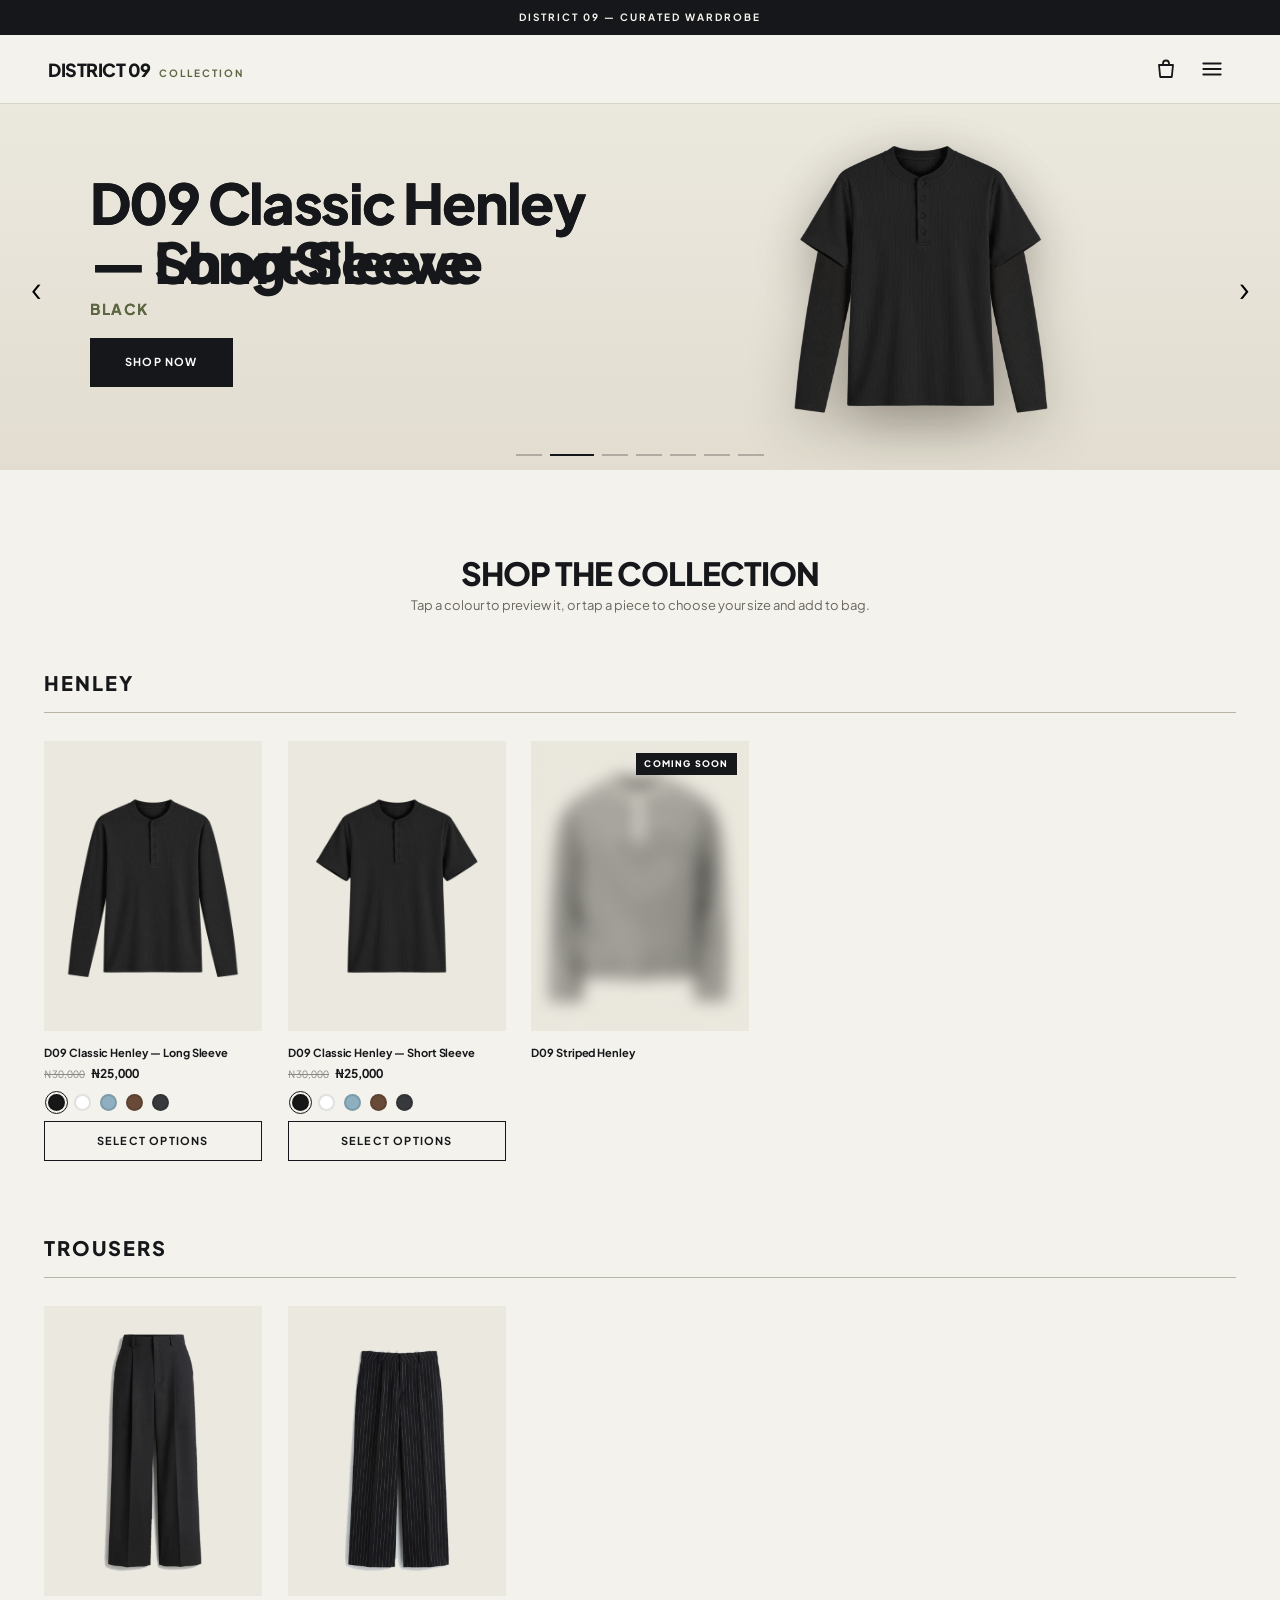
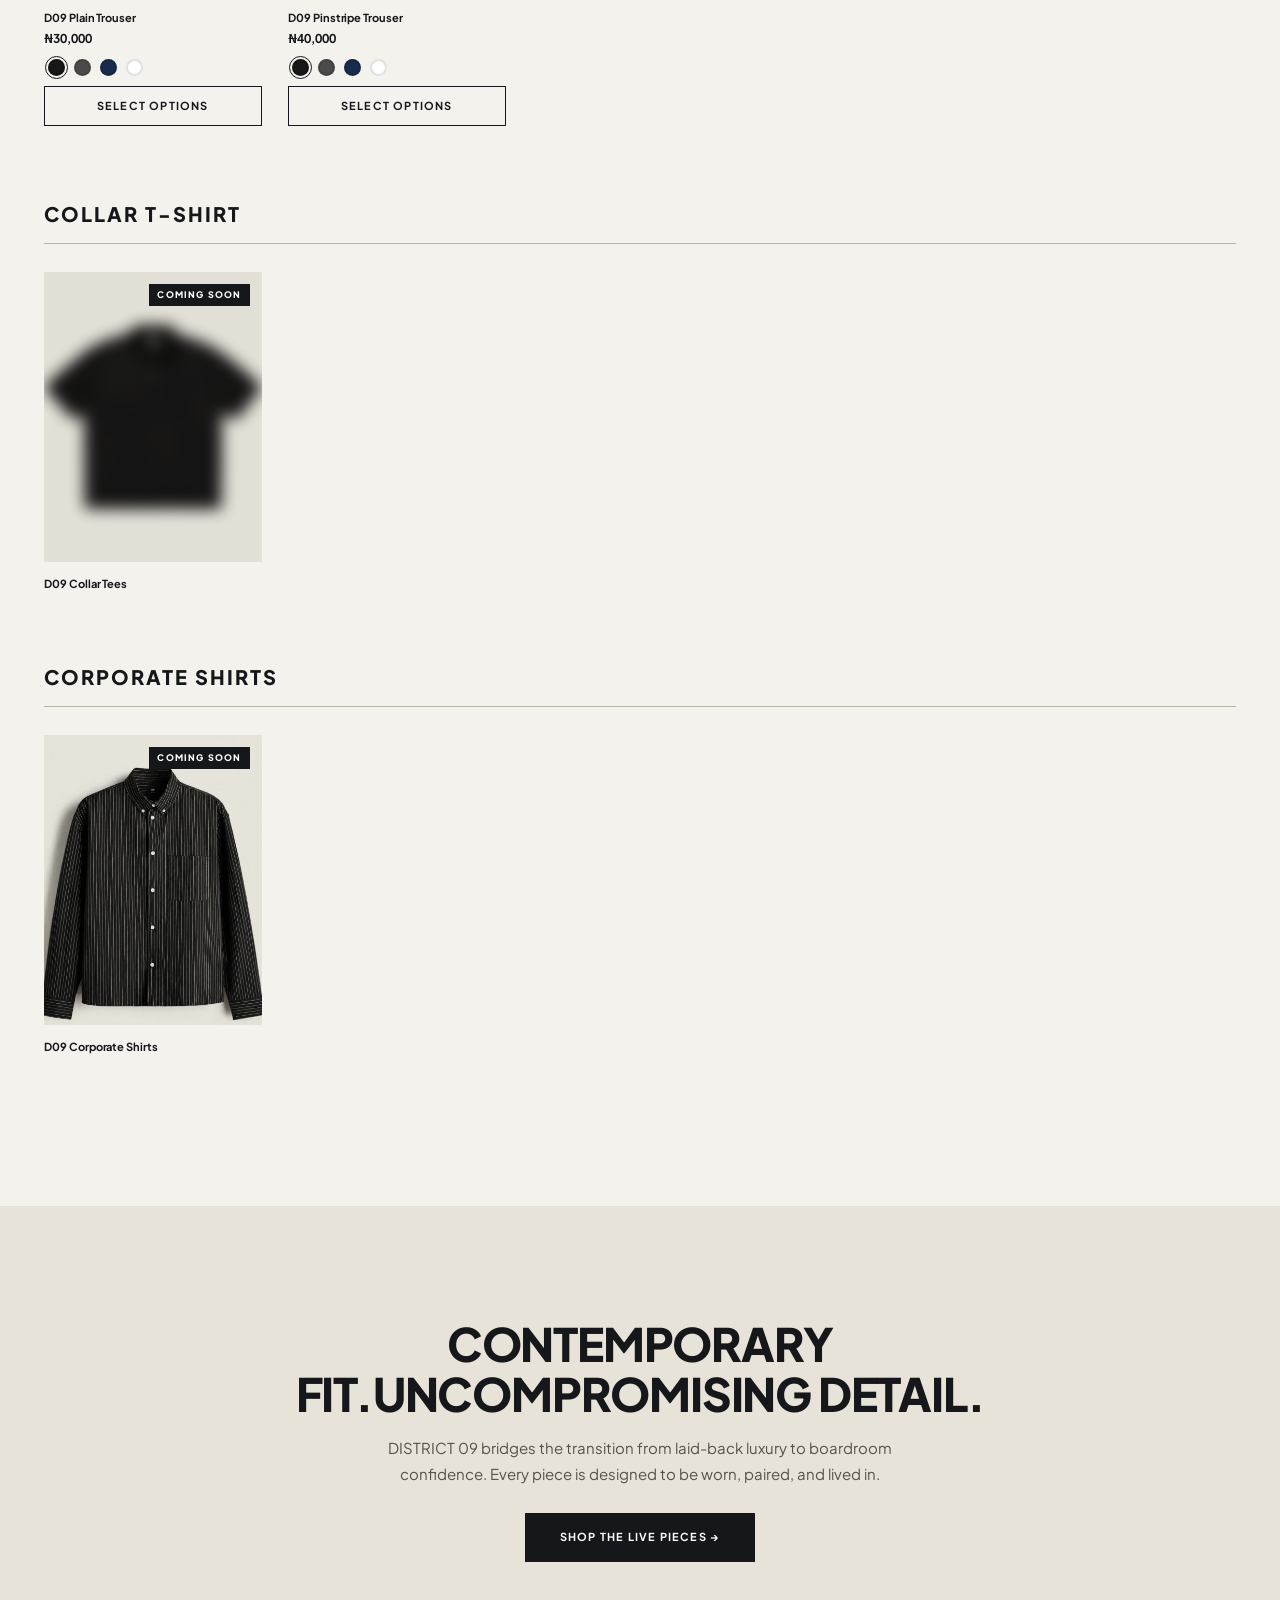
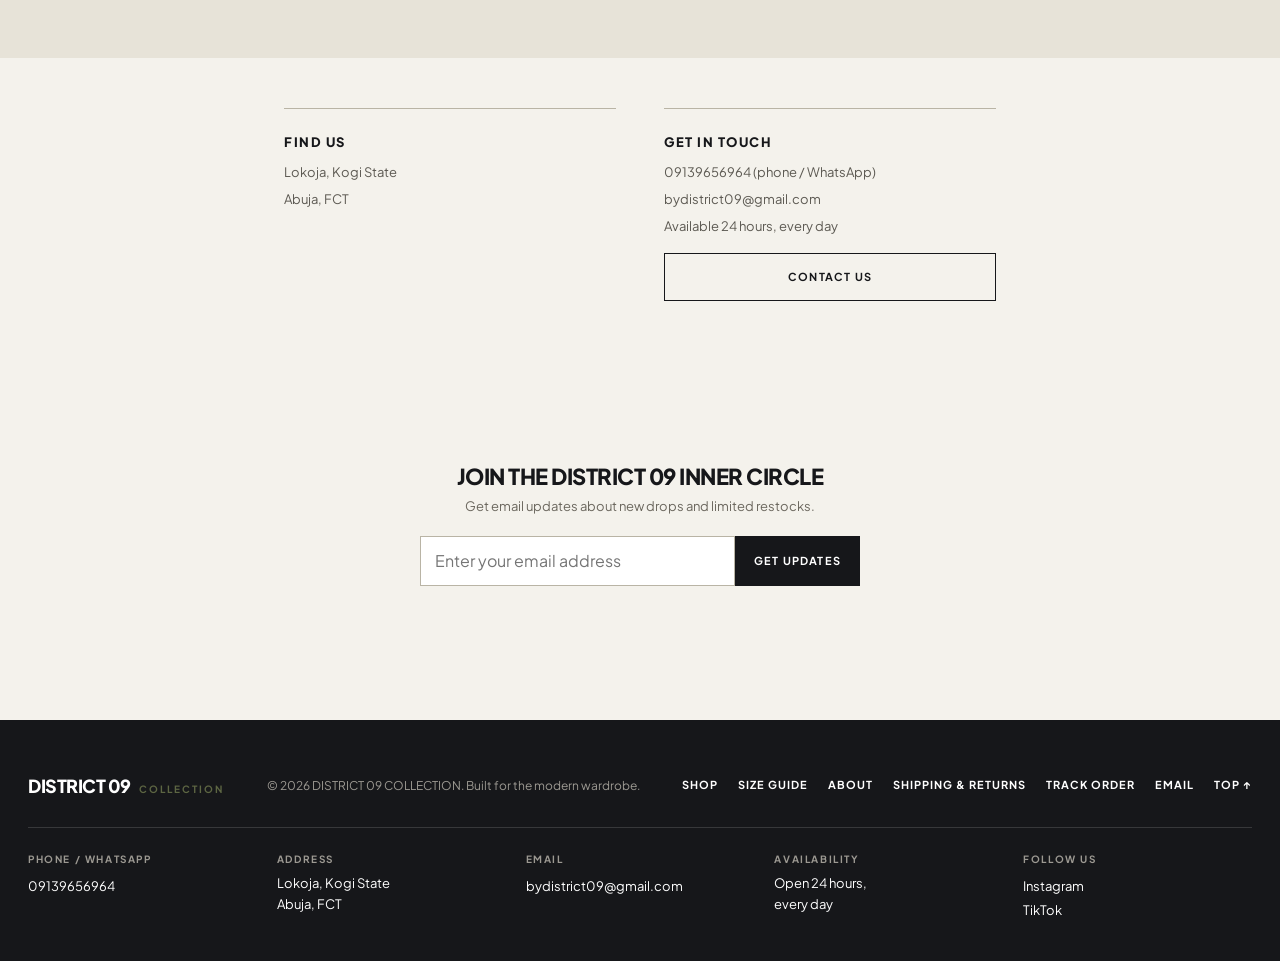
==== clothing-project/index.html @ 2aab9843 "Add site icon (D09 mark) and phone home-screen icon Co-Authored-By: Claude Sonnet 5.5 <noreply@anthr" ====
<!DOCTYPE html>
<html lang="en">
<head>
    <meta charset="UTF-8">
    <meta name="viewport" content="width=device-width, initial-scale=1.0">
    <meta name="theme-color" content="#f5f3ed">
    <meta name="description" content="DISTRICT 09 Collection makes henleys and tailored trousers in Lokoja and Abuja, Nigeria. Order online and get delivery to every state.">
    <link rel="canonical" href="https://district09.ng/">
    <meta property="og:site_name" content="DISTRICT 09">
    <meta property="og:title" content="DISTRICT 09 Collection | Henleys &amp; Trousers in Nigeria">
    <meta property="og:description" content="DISTRICT 09 Collection makes henleys and tailored trousers in Lokoja and Abuja, Nigeria. Order online and get delivery to every state.">
    <meta property="og:type" content="website">
    <meta property="og:url" content="https://district09.ng/">
    <meta property="og:image" content="https://district09.ng/og-image.jpg">
    <meta property="og:image:width" content="1200">
    <meta property="og:image:height" content="630">
    <meta name="twitter:card" content="summary_large_image">
    <title>DISTRICT 09 Collection | Henleys & Trousers in Nigeria</title>
    <script type="application/ld+json">
    {"@context":"https://schema.org","@type":"ClothingStore","name":"DISTRICT 09 COLLECTION","alternateName":["District 09","District09"],"url":"https://district09.ng/","image":"https://district09.ng/og-image.jpg","email":"bydistrict09@gmail.com","telephone":"+2349139656964","areaServed":"NG","address":[{"@type":"PostalAddress","addressLocality":"Lokoja","addressRegion":"Kogi","addressCountry":"NG"},{"@type":"PostalAddress","addressLocality":"Abuja","addressRegion":"FCT","addressCountry":"NG"}]}
    </script>
    <link rel="icon" href="/district09-mark.svg" type="image/svg+xml">
    <link rel="apple-touch-icon" href="/apple-touch-icon.png">

    <link rel="preconnect" href="https://fonts.googleapis.com">
    <link rel="preconnect" href="https://fonts.gstatic.com" crossorigin>
    <link href="https://fonts.googleapis.com/css2?family=Plus+Jakarta+Sans:wght@400;500;600;700;800&display=swap" rel="stylesheet">
    <link rel="stylesheet" href="styles.css">
</head>

<body data-page="home">
    <a href="#featured" class="skip-link">Skip to products</a>
    <div id="siteHeader"></div>

    <main id="main">
        <section class="hero-slider" id="heroSlider" role="group" aria-roledescription="carousel" aria-label="Available now">
            <div class="hero-track" id="heroTrack"></div>
            <button type="button" class="hero-nav prev" id="heroPrev" aria-label="Previous piece">&lsaquo;</button>
            <button type="button" class="hero-nav next" id="heroNext" aria-label="Next piece">&rsaquo;</button>
            <div class="hero-dots" id="heroDots"></div>
        </section>

        <section class="featured" id="featured">
            <div class="section-heading">
                <p class="eyebrow">DISTRICT 09 / THE COLLECTION</p>
                <h2>SHOP THE COLLECTION</h2>
                <p>Tap a colour to preview it, or tap a piece to choose your size and add to bag.</p>
            </div>
            <div id="featuredRow"></div>
            </section>

        <section class="brand-story" id="about">
            <div class="story-content">
                <span class="eyebrow">THE D09 VISION</span>
                <h2 class="story-title">CONTEMPORARY FIT.<br>UNCOMPROMISING DETAIL.</h2>
                <p>
                    DISTRICT 09 bridges the transition from laid-back luxury
                    to boardroom confidence. Every piece is designed to be worn,
                    paired, and lived in.
                </p>
                <a href="shop.html" class="button">SHOP THE LIVE PIECES &rarr;</a>
            </div>
        </section>

        <section class="about-details" aria-label="Where to find us">
            <div class="shipping-card">
                <h3>FIND US</h3>
                <p>Lokoja, Kogi State</p>
                <p>Abuja, FCT</p>
            </div>
            <div class="shipping-card">
                <h3>GET IN TOUCH</h3>
                <p><a href="tel:+2349139656964">09139656964</a> (phone / WhatsApp)</p>
                <p><a href="mailto:bydistrict09@gmail.com">bydistrict09@gmail.com</a></p>
                <p>Available 24 hours, every day</p>
                <div class="shipping-actions">
                    <button type="button" class="button button-secondary" data-open="contactModal">CONTACT US</button>
                </div>
            </div>
        </section>

        <section class="newsletter">
            <h2>JOIN THE DISTRICT 09 INNER CIRCLE</h2>
            <p>Get email updates about new drops and limited restocks.</p>

            <form class="newsletter-form" id="newsletterForm" novalidate>
                <label class="visually-hidden" for="newsletterEmail">Email address</label>
                <input id="newsletterEmail" type="email" name="email" placeholder="Enter your email address" autocomplete="email" required>
                <input class="honeypot" type="text" name="_honey" tabindex="-1" autocomplete="off" aria-hidden="true">
                <button type="submit" id="newsletterSubmit">GET UPDATES</button>
            </form>
            <p class="newsletter-message" id="newsletterMessage" aria-live="polite"></p>
        </section>
    </main>

    <div id="siteFooter"></div>

    <script src="store.js"></script>
</body>
</html>
---- clothing-project/styles.css ----
:root {
            --bg: #f5f3ed;
            --ink: #171717;
            --muted: #6b675e;
            --line: #dedbd2;
            --line-strong: #c4bfb3;
            --olive: #69734d;
            --danger: #a82424;
            --sand: #e5e2d7;
        }

        * { margin: 0; padding: 0; box-sizing: border-box; -webkit-tap-highlight-color: transparent; }
        html { scroll-behavior: smooth; scroll-padding-top: 110px; }

        body {
            font-family: 'Plus Jakarta Sans', -apple-system, BlinkMacSystemFont, sans-serif;
            background: var(--bg);
            color: var(--ink);
            line-height: 1.5;
            -webkit-font-smoothing: antialiased;
            overflow-x: hidden;
        }
        body.modal-open { overflow: hidden; }

        a { color: inherit; text-decoration: none; }
        img { display: block; max-width: 100%; }
        button, input, textarea { font: inherit; }
        button { cursor: pointer; }
        button:disabled { cursor: not-allowed; opacity: .55; }

        :focus-visible { outline: 2px solid var(--olive); outline-offset: 3px; }

        .skip-link {
            position: absolute; left: 12px; top: -60px;
            background: var(--ink); color: #fff; padding: 10px 16px;
            font-size: 12px; font-weight: 700; z-index: 200;
        }
        .skip-link:focus { top: 12px; }

        .visually-hidden {
            position: absolute; width: 1px; height: 1px; overflow: hidden;
            clip: rect(0 0 0 0); white-space: nowrap;
        }

        .announcement {
            background: var(--ink); color: var(--bg); text-align: center;
            padding: 10px 16px; font-size: 10px; letter-spacing: 2px;
            font-weight: 700; text-transform: uppercase;
        }

        header {
            background: rgba(245, 243, 237, .95);
            backdrop-filter: blur(10px);
            border-bottom: 1px solid var(--line);
            position: sticky; top: 0; z-index: 20;
        }
        nav {
            position: relative;
            max-width: 1240px; margin: auto; padding: 18px 24px;
            display: flex; justify-content: space-between; align-items: center; gap: 20px;
        }
        .logo { font-size: 18px; font-weight: 800; letter-spacing: -.5px; white-space: nowrap; }
        .logo span { color: var(--olive); font-size: 10px; letter-spacing: 2px; margin-left: 6px; font-weight: 700; }

        .nav-links {
            position: absolute; left: 50%; transform: translateX(-50%);
            display: flex; justify-content: center; list-style: none;
            margin: 0; padding: 0; gap: 30px; white-space: nowrap;
        }
        .nav-links a { font-size: 11px; font-weight: 700; letter-spacing: 1.5px; transition: color .2s; }
        .nav-links a:hover { color: var(--olive); }
        .nav-link-button { background: none; border: none; padding: 0; color: inherit; font: inherit; font-size: 11px; font-weight: 700; letter-spacing: 1.5px; cursor: pointer; transition: color .2s; }
        .nav-link-button:hover { color: var(--olive); }

        .nav-actions { display: flex; align-items: center; gap: 20px; }
        .size-guide-trigger {
            background: none; border: none; font-size: 11px; font-weight: 700; letter-spacing: 1px;
            text-decoration: underline; text-underline-offset: 4px; color: var(--olive); padding: 4px 0;
        }
        .bag {
            background: none; border: none; color: inherit; font-size: 11px; font-weight: 700;
            letter-spacing: 1.2px; white-space: nowrap; padding: 4px 0;
        }
        .bag.bump { animation: bump .35s ease; }
        @keyframes bump { 40% { transform: scale(1.18); color: var(--olive); } }

        .hero {
            max-width: 1240px; margin: auto; padding: 64px 24px;
            display: grid; grid-template-columns: 1.15fr .85fr; align-items: center; gap: 56px;
        }
        .eyebrow {
            color: var(--olive); font-size: 10px; font-weight: 800; letter-spacing: 2.2px;
            margin-bottom: 14px; text-transform: uppercase;
        }
        .hero h1 {
            font-size: clamp(38px, 5.5vw, 68px); line-height: 1.02; letter-spacing: -2px;
            font-weight: 800; margin-bottom: 20px;
        }
        .hero-description { max-width: 480px; color: #5c5952; margin-bottom: 32px; font-size: 15px; line-height: 1.6; }
        .hero-actions { display: flex; gap: 12px; flex-wrap: wrap; }

        .button {
            display: inline-block; background: var(--ink); color: #fff; padding: 13px 26px;
            border: 1px solid var(--ink); font-size: 11px; font-weight: 700; letter-spacing: 1.2px;
            transition: all .25s ease; text-align: center;
        }
        .button:hover:not(:disabled) { background: var(--olive); border-color: var(--olive); }
        .button-secondary { background: transparent; color: var(--ink); }
        .button-secondary:hover:not(:disabled) { background: var(--ink); color: #fff; border-color: var(--ink); }
        .button-block { width: 100%; }
        .button-block + .button-block { margin-top: 10px; }

        .hero-image-wrap { width: 100%; aspect-ratio: 4 / 5; background: var(--line); overflow: hidden; }
        .hero-image { width: 100%; height: 100%; object-fit: cover; }

        .collection { max-width: 1240px; margin: auto; padding: 30px 24px 80px; }
        .collection-top {
            display: flex; justify-content: space-between; align-items: flex-end;
            margin-bottom: 36px; flex-wrap: wrap; gap: 20px;
        }
        .section-heading h2 { font-size: clamp(24px, 3.2vw, 32px); letter-spacing: -1px; font-weight: 800; line-height: 1.2; }
        .section-heading > p:last-child { color: var(--muted); margin-top: 4px; font-size: 13px; }

        .filter-tabs {
            display: flex; gap: 10px; border-bottom: 1px solid var(--line);
            padding-bottom: 2px; overflow-x: auto; white-space: nowrap; max-width: 100%;
        }
        .filter-btn {
            background: none; border: none; padding: 8px 14px; font-size: 11px; font-weight: 700;
            letter-spacing: 1.2px; color: #77746d; position: relative; flex-shrink: 0; transition: color .2s;
        }
        .filter-btn[aria-pressed="true"] { color: var(--ink); }
        .filter-btn[aria-pressed="true"]::after {
            content: ""; position: absolute; bottom: -3px; left: 0; width: 100%; height: 2px; background: var(--olive);
        }

        .product-sections { display: flex; flex-direction: column; gap: 48px; }
        .product-group[hidden] { display: none; }
        .product-group-heading { margin-bottom: 18px; padding-bottom: 12px; border-bottom: 1px solid var(--line-strong); }
        .product-group-heading h3 { font-size: clamp(17px, 2.4vw, 23px); letter-spacing: -.5px; font-weight: 800; }
        .product-group-heading p { color: var(--muted); margin-top: 4px; font-size: 12px; }
        .product-grid { display: grid; grid-template-columns: repeat(3, minmax(0, 1fr)); gap: 40px 30px; }
        .product-card { min-width: 0; display: flex; flex-direction: column; }
        .product-card[hidden] { display: none; }
        .price-pending-card .product-note { margin: 8px 0; }
        .price-pending-card .notify-button { margin-top: auto; }

        .image-container {
            position: relative; width: 100%; aspect-ratio: 3 / 4; overflow: hidden;
            background: #faf8f3; border: 1px solid var(--line); margin-bottom: 14px;
        }
        .product-image {
            width: 100%; height: 100%; object-fit: cover; background: #fff;
            transition: transform .5s cubic-bezier(.16, 1, .3, 1);
        }
        .product-card.is-available:hover .product-image { transform: scale(1.03); }
        .coming-soon-card .image-container { background: #e3e7ea; border-color: #d0d7dc; }
        .image-container.has-image-pair { aspect-ratio: 3 / 2; }
        .coming-soon-image-pair { position: absolute; inset: 0; display: grid; grid-template-columns: repeat(2, minmax(0, 1fr)); gap: 2px; }
        .coming-soon-image-pair .product-image { min-width: 0; transform: none; }
        .is-preview-blurred .product-image { filter: blur(9px); transform: scale(1.06); opacity: .78; }
        .is-preview-blurred .coming-soon-image-pair .product-image { transform: none; }
        .is-preview-blurred .image-container::after,
        .image-container.color-preview-coming-soon::after {
            content: "COMING SOON"; position: absolute; inset: 0; display: grid; place-items: center; z-index: 2;
            color: #fff; font-size: 11px; font-weight: 800; letter-spacing: 2px;
            text-shadow: 0 1px 5px rgba(0,0,0,.45); background: rgba(15,15,15,.12); pointer-events: none;
        }
        .image-container.color-preview-coming-soon .product-image { filter: blur(9px); transform: scale(1.06); opacity: .78; }

        .tag {
            display: inline-block; color: var(--olive); font-size: 9px; font-weight: 800;
            letter-spacing: 1.4px; margin-bottom: 4px; text-transform: uppercase;
        }
        .tag-sold-out { color: var(--danger); }
        .tag-soon { color: #8b6b23; }

        .product-meta-header { display: flex; justify-content: space-between; align-items: baseline; gap: 10px; margin-bottom: 2px; }
        .product-title { font-size: 15px; font-weight: 700; letter-spacing: -.3px; }
        .price { font-size: 14px; font-weight: 700; letter-spacing: -.2px; }
        .price-muted { font-size: 12px; color: #77746d; }
        .price-struck { text-decoration: line-through; color: #888; }
        .product-note { font-size: 11px; color: #77746d; margin-top: 6px; }

        .selection-panel {
            display: flex; flex-direction: column; gap: 11px; margin-top: 10px; padding-top: 11px;
            border-top: 1px solid rgba(222, 219, 210, .7);
        }
        .option-row { display: flex; justify-content: space-between; align-items: center; gap: 10px; }
        .option-label { font-size: 10px; font-weight: 700; letter-spacing: 1.2px; text-transform: uppercase; color: #77746d; }
        .option-label b { color: var(--ink); font-weight: 600; letter-spacing: 0; margin-left: 3px; }

        .color-swatches { display: flex; gap: 9px; align-items: center; }
        .swatch {
            width: 17px; height: 17px; border-radius: 50%; border: 1px solid rgba(0,0,0,.12);
            padding: 0; position: relative; background-clip: padding-box;
            transition: transform .2s cubic-bezier(.16, 1, .3, 1);
        }
        .swatch::before { content: ''; position: absolute; inset: -8px; } /* larger tap target */
        .swatch::after {
            content: ''; position: absolute; inset: -4px; border-radius: 50%;
            border: 1px solid transparent; transition: border-color .2s;
        }
        .swatch:hover:not(:disabled) { transform: scale(1.12); }
        .swatch[aria-pressed="true"]::after { border-color: var(--ink); }
        .swatch:disabled { opacity: 1; cursor: default; }

        .size-pills { display: flex; gap: 6px; }
        .size-pill {
            background: transparent; border: 1px solid var(--line-strong); color: var(--ink);
            min-width: 36px; height: 28px; font-size: 10px; font-weight: 700; letter-spacing: .5px;
            display: inline-flex; align-items: center; justify-content: center; padding: 0 6px; transition: all .2s;
        }
        .size-pill:hover { border-color: var(--ink); }
        .size-pill[aria-pressed="true"] { background: var(--ink); color: #fff; border-color: var(--ink); }

        .add-to-bag-btn, .notify-button {
            width: 100%; margin-top: 14px; padding: 11px 14px; background: transparent;
            font-size: 10px; font-weight: 700; letter-spacing: 1.2px; transition: all .25s ease; text-align: center;
        }
        .add-to-bag-btn { border: 1px solid var(--ink); color: var(--ink); }
        .add-to-bag-btn:hover { background: var(--ink); color: #fff; }
        .add-to-bag-btn.added { background: var(--olive); border-color: var(--olive); color: #fff; }
        .notify-button { border: 1px solid var(--line-strong); color: #77746d; }
        .notify-button:hover { background: var(--ink); color: #fff; border-color: var(--ink); }

        .sold-out .image-container { filter: grayscale(85%); opacity: .75; }
        .sold-out-badge {
            position: absolute; top: 50%; left: 50%; transform: translate(-50%, -50%);
            background: var(--ink); color: #fff; padding: 8px 18px; font-size: 10px; font-weight: 800;
            letter-spacing: 2px; border: 1px solid #ffffff33; z-index: 5; white-space: nowrap;
        }
        .coming-soon-badge {
            position: absolute; top: 12px; right: 12px; background: var(--ink); color: #fff;
            padding: 4px 8px; font-size: 9px; font-weight: 800; letter-spacing: 1.2px; z-index: 4;
        }

        .brand-story { background: var(--sand); padding: 76px 24px; }
        .story-content { max-width: 700px; margin: auto; text-align: center; }
        .story-content h1, .story-content h2 { font-size: clamp(28px, 4.2vw, 46px); line-height: 1.1; letter-spacing: -1.2px; font-weight: 800; margin: 16px 0; }
        .story-content p { max-width: 580px; margin: 0 auto 26px; color: #5c5952; font-size: 14px; line-height: 1.6; }

        /* MODALS */
        .modal-overlay {
            position: fixed; inset: 0; background: rgba(0, 0, 0, .65); display: none;
            justify-content: center; align-items: center; z-index: 100; padding: 16px; backdrop-filter: blur(4px);
        }
        .modal-overlay.open { display: flex; }
        .modal-card {
            background: var(--bg); max-width: 580px; width: 100%; padding: 32px 26px; border-radius: 2px;
            position: relative; max-height: 88vh; max-height: 88dvh; overflow-y: auto; overscroll-behavior: contain;
        }
        .modal-close {
            position: absolute; top: 10px; right: 12px; background: none; border: none;
            font-size: 28px; font-weight: 300; padding: 6px 10px; color: var(--ink); line-height: 1;
        }
        .modal-card h2 { letter-spacing: -.5px; }
        .modal-subhead { font-size: 13px; letter-spacing: 1px; text-transform: uppercase; margin: 22px 0 8px; }
        .contact-options { display: grid; gap: 10px; margin-top: 20px; }
        .contact-options .button { text-align: center; }

        .size-table { width: 100%; border-collapse: collapse; margin: 16px 0; font-size: 12px; }
        .size-table th, .size-table td { padding: 9px 12px; border: 1px solid var(--line); text-align: left; }
        .size-table th { background: var(--sand); font-weight: 700; }

        .modal-note {
            background: #ebe7de; padding: 12px 14px; border-left: 3px solid var(--olive);
            font-size: 12px; margin-top: 14px; color: #444;
        }

        .cart-item { display: flex; justify-content: space-between; align-items: flex-start; gap: 14px; padding: 16px 0; border-bottom: 1px solid var(--line); }
        .cart-item-details { flex: 1; min-width: 0; }
        .cart-item-details p { color: var(--muted); font-size: 12px; margin-top: 4px; }
        .cart-item-actions { display: flex; align-items: center; gap: 8px; margin-top: 10px; flex-wrap: wrap; }
        .cart-item-actions button {
            background: transparent; border: 1px solid var(--line-strong); min-width: 30px; height: 30px;
            padding: 0 8px; font-size: 12px; font-weight: 700;
        }
        .cart-item-actions .remove-item { color: var(--danger); border-color: rgba(168, 36, 36, .4); margin-left: 4px; }
        .cart-total { display: flex; justify-content: space-between; gap: 12px; font-size: 15px; font-weight: 800; margin: 24px 0 16px; }
        .cart-empty { padding: 24px 0; color: var(--muted); font-size: 13px; }

        .checkout-intro { color: var(--muted); font-size: 13px; margin: 8px 0 20px; }
        .checkout-payment-note { background: #ebe7de; border-left: 3px solid var(--olive); padding: 11px 13px; margin: -8px 0 14px; color: #444; font-size: 12px; }
        .checkout-payment-note.live { border-left-color: #a82424; }
        .checkout-form { display: grid; gap: 14px; }
        .checkout-fields { display: grid; grid-template-columns: 1fr 1fr; gap: 12px; }
        .checkout-field { display: flex; flex-direction: column; gap: 6px; min-width: 0; }
        .checkout-field.full { grid-column: 1 / -1; }
        .checkout-field label { font-size: 10px; font-weight: 700; letter-spacing: .5px; }
        .checkout-field input, .checkout-field textarea {
            width: 100%; min-width: 0; padding: 11px 12px; border: 1px solid var(--line-strong);
            background: #fffdf8; color: var(--ink); border-radius: 0; font-size: 16px; /* 16px prevents iOS zoom */
        }
        .checkout-field textarea { min-height: 75px; resize: vertical; }
        .checkout-field input:user-invalid, .checkout-field textarea:user-invalid { border-color: var(--danger); }
        .honeypot { position: absolute; left: -9999px; height: 0; width: 0; opacity: 0; }

        .checkout-summary { background: #ebe7de; padding: 14px; margin: 4px 0 18px; }
        .checkout-summary h3 { font-size: 12px; letter-spacing: .5px; margin-bottom: 8px; }
        .checkout-summary p { font-size: 12px; margin-top: 5px; overflow-wrap: anywhere; }
        .checkout-summary-total {
            display: flex; justify-content: space-between; gap: 10px; border-top: 1px solid var(--line-strong);
            margin-top: 12px; padding-top: 12px; font-size: 14px; font-weight: 800;
        }
        .checkout-message { font-size: 12px; color: var(--olive); }
        .checkout-message.error { color: var(--danger); }
        .checkout-submit { width: 100%; }

        .order-success { text-align: center; padding: 8px 0; }
        .order-success h2 { margin: 6px 0 10px; }
        .order-success p { font-size: 13px; color: var(--muted); margin-bottom: 18px; }
        .order-ref { display: inline-block; background: #ebe7de; padding: 8px 14px; font-weight: 800; letter-spacing: 1px; font-size: 13px; margin-bottom: 18px; color: var(--ink); }

        .newsletter { padding: 64px 24px; text-align: center; }
        .newsletter h2 { font-size: 22px; font-weight: 800; letter-spacing: -.5px; margin-bottom: 8px; }
        .newsletter > p { color: var(--muted); font-size: 13px; margin-bottom: 20px; }
        .newsletter-form { display: flex; justify-content: center; max-width: 440px; margin: auto; width: 100%; }
        .newsletter-form input { min-width: 0; flex: 1; padding: 12px 14px; border: 1px solid var(--line-strong); background: transparent; font-size: 16px; }
        .newsletter-form button {
            padding: 12px 18px; border: 1px solid var(--ink); background: var(--ink); color: #fff;
            font-size: 11px; font-weight: 700; letter-spacing: 1.2px; white-space: nowrap;
        }
        .newsletter-form button:hover:not(:disabled) { background: var(--olive); border-color: var(--olive); }
        .newsletter-message { max-width: 440px; margin: 12px auto 0; font-size: 12px; min-height: 18px; }
        .newsletter-message.ok { color: var(--olive); }
        .newsletter-message.error { color: var(--danger); }

        footer { background: var(--ink); color: #fff; padding: 36px 24px; }
        .footer-content { max-width: 1240px; margin: auto; display: flex; justify-content: space-between; align-items: center; gap: 18px; flex-wrap: wrap; }
        .footer-content > p { color: #9c9992; font-size: 12px; }
        .footer-links { display: flex; gap: 20px; font-size: 11px; font-weight: 700; letter-spacing: 1px; }
        .footer-links a, .footer-links button { background: none; border: none; color: inherit; transition: color .2s; }
        .footer-links a:hover, .footer-links button:hover { color: #a4b084; }

        @media (max-width: 960px) {
            nav { flex-wrap: wrap; gap: 12px; }
            .nav-links {
                position: static; order: 3; transform: none; width: 100%;
                justify-content: center; flex-wrap: wrap; gap: 18px;
                margin: 0; padding: 12px 0 0; border-top: 1px solid var(--line);
            }
            .hero { gap: 32px; padding: 48px 20px; }
            .product-grid { grid-template-columns: repeat(2, minmax(0, 1fr)); gap: 26px; }
        }
        @media (max-width: 680px) {
            nav { padding: 14px 16px; flex-wrap: wrap; gap: 12px; }
            .logo { font-size: 17px; }
            .nav-links { justify-content: center; flex-wrap: wrap; gap: 12px; overflow: visible; white-space: normal; }
            .nav-links::-webkit-scrollbar { display: none; }
            .nav-links a, .nav-link-button { font-size: 10px; letter-spacing: .8px; white-space: nowrap; }
            .nav-actions { gap: 14px; }
            .hero { grid-template-columns: 1fr; padding: 34px 16px; gap: 26px; }
            .hero-actions { flex-direction: column; }
            .hero-actions .button { width: 100%; }
            .collection { padding: 24px 16px 50px; }
            .collection-top { flex-direction: column; align-items: flex-start; gap: 14px; }
            .product-grid { grid-template-columns: repeat(2, minmax(0, 1fr)); gap: 30px 14px; }
            .product-meta-header { flex-direction: column; align-items: flex-start; gap: 2px; }
            .product-title { font-size: 14px; }
            .selection-panel { gap: 12px; }
            .option-row { flex-direction: column; align-items: flex-start; gap: 8px; }
            .color-swatches { gap: 12px; padding-left: 4px; }
            .size-pill { min-width: 38px; height: 30px; }
            .add-to-bag-btn, .notify-button { padding: 12px 8px; letter-spacing: 1px; }
            .sold-out-badge { padding: 6px 12px; font-size: 9px; }
            .checkout-fields { grid-template-columns: 1fr; }
            .checkout-field.full { grid-column: auto; }
            .modal-card { padding: 28px 18px; }
        }
        @media (prefers-reduced-motion: reduce) {
            html { scroll-behavior: auto; }
            *, *::before, *::after { animation: none !important; transition: none !important; }
        }

        /* ===== Additions: delivery, shop page, reviews, shipping, track, footer ===== */
        .checkout-field select {
            width: 100%; min-width: 0; padding: 11px 12px; border: 1px solid var(--line-strong);
            background: #fffdf8; color: var(--ink); border-radius: 0; font-size: 16px;
        }
        .checkout-field select:user-invalid { border-color: var(--danger); }
        .checkout-summary-line {
            display: flex; justify-content: space-between; gap: 10px; font-size: 12px; margin-top: 10px;
        }
        .checkout-summary-line span:last-child { font-weight: 700; text-align: right; }
        .cart-delivery-note { color: var(--muted); font-size: 11px; margin: -6px 0 16px; }
        .order-success .button + .button { margin-top: 10px; }

        .text-link {
            display: block; background: none; border: none; margin-top: 12px; padding: 4px 0;
            font-size: 10px; font-weight: 700; letter-spacing: 1.2px; text-decoration: underline;
            text-underline-offset: 4px; color: var(--olive);
        }

        /* Shop page */
        .shop-hero { max-width: 1240px; margin: auto; padding: 48px 24px 8px; }
        .shop-hero h1 { font-size: clamp(32px, 5vw, 54px); letter-spacing: -1.5px; font-weight: 800; line-height: 1.05; margin: 8px 0 10px; }
        .shop-hero > p:not(.eyebrow) { color: var(--muted); font-size: 14px; max-width: 520px; }
        .shop-jump { display: flex; flex-wrap: wrap; gap: 8px; margin-top: 22px; }
        .shop-jump a {
            border: 1px solid var(--line-strong); padding: 8px 14px; font-size: 10px; font-weight: 700;
            letter-spacing: 1.1px; text-transform: uppercase; transition: all .2s;
        }
        .shop-jump a:hover { background: var(--ink); color: #fff; border-color: var(--ink); }
        .shop-list { max-width: 1240px; margin: auto; padding: 18px 24px 70px; }
        .shop-product.product-card {
            display: grid; grid-template-columns: minmax(0, .9fr) minmax(0, 1.1fr);
            gap: 44px; padding: 44px 0; border-top: 1px solid var(--line-strong); align-items: start;
        }
        .shop-product-media .image-container { margin-bottom: 0; max-width: 520px; }
        .shop-product-info { max-width: 540px; }
        .shop-product-title { font-size: clamp(24px, 3.2vw, 36px); letter-spacing: -1px; font-weight: 800; line-height: 1.1; margin: 6px 0 8px; }
        .shop-product-price { font-size: 20px; font-weight: 800; margin-bottom: 10px; }
        .shop-product .selection-panel { margin-top: 16px; gap: 14px; }
        .shop-product .add-to-bag-btn { margin-top: 18px; padding: 14px; }
        .shop-size-table { margin: 18px 0 4px; }
        .shop-product.coming-soon-card .notify-button { margin-top: 16px; }

        /* Customer reviews slideshow */
        .reviews { padding: 70px 24px; text-align: center; background: var(--bg); }
        .reviews[hidden] { display: none; }
        .reviews h2 { font-size: clamp(24px, 3.2vw, 32px); letter-spacing: -1px; font-weight: 800; margin-bottom: 26px; }
        .review-slider {
            position: relative; max-width: 440px; margin: auto; aspect-ratio: 3 / 4; overflow: hidden;
            background: #faf8f3; border: 1px solid var(--line);
        }
        .review-track { position: absolute; inset: 0; }
        .review-slide { position: absolute; inset: 0; margin: 0; opacity: 0; transition: opacity .7s ease; pointer-events: none; }
        .review-slide.is-active { opacity: 1; pointer-events: auto; }
        .review-slide img { width: 100%; height: 100%; object-fit: cover; }
        .review-badge {
            position: absolute; top: 12px; left: 12px; z-index: 3; background: var(--ink); color: #fff;
            padding: 5px 9px; font-size: 9px; font-weight: 800; letter-spacing: 1.2px;
        }
        .review-badge[hidden] { display: none; }
        .review-nav {
            position: absolute; top: 50%; transform: translateY(-50%); z-index: 3;
            width: 38px; height: 38px; border-radius: 50%; border: 1px solid rgba(0,0,0,.15);
            background: rgba(255,255,255,.88); color: var(--ink); font-size: 22px; line-height: 1;
            display: grid; place-items: center; padding: 0 0 3px;
        }
        .review-nav:hover { background: #fff; }
        .review-nav.prev { left: 10px; }
        .review-nav.next { right: 10px; }
        .review-dots { position: absolute; left: 0; right: 0; bottom: 12px; z-index: 3; display: flex; justify-content: center; gap: 8px; }
        .review-dot {
            width: 9px; height: 9px; border-radius: 50%; padding: 0; border: 1px solid rgba(0,0,0,.45);
            background: rgba(255,255,255,.9); position: relative;
        }
        .review-dot::before { content: ''; position: absolute; inset: -8px; }
        .review-dot.is-active { background: var(--ink); border-color: var(--ink); box-shadow: 0 0 0 2px rgba(255,255,255,.95); }
        .review-slider.is-single .review-nav, .review-slider.is-single .review-dots { display: none; }
        .review-note { color: var(--muted); font-size: 12px; margin-top: 14px; min-height: 18px; }

        /* Shipping & returns */
        .shipping { background: var(--sand); padding: 70px 24px; }
        .shipping-inner { max-width: 1000px; margin: auto; }
        .shipping h2 { font-size: clamp(24px, 3.2vw, 32px); letter-spacing: -1px; font-weight: 800; margin: 4px 0 28px; }
        .shipping-grid { display: grid; grid-template-columns: 1fr 1fr; gap: 24px; align-items: start; }
        .shipping-card { background: var(--bg); border: 1px solid var(--line); padding: 26px 24px; }
        .shipping-card h3 { font-size: 13px; letter-spacing: 1.5px; margin-bottom: 10px; }
        .shipping-card p { color: #5c5952; font-size: 13px; line-height: 1.6; margin-bottom: 12px; }
        .shipping-actions { display: flex; flex-wrap: wrap; gap: 10px; margin-top: 16px; }
        .shipping-actions .button { flex: 1 1 auto; }
        .fee-details { margin-top: 14px; }
        .fee-details summary { cursor: pointer; font-size: 11px; font-weight: 700; letter-spacing: 1.1px; color: var(--olive); padding: 4px 0; }
        .fee-table { margin-top: 10px; }
        .fee-table td { text-align: right; font-weight: 600; }
        .fee-table th[scope="col"]:last-child { text-align: right; }

        /* Track order page */
        .track { max-width: 640px; margin: auto; padding: 56px 24px 80px; }
        .track h1 { font-size: clamp(30px, 5vw, 46px); letter-spacing: -1.4px; font-weight: 800; line-height: 1.05; margin: 8px 0 10px; }
        .track-intro { color: var(--muted); font-size: 14px; margin-bottom: 26px; }
        .track-form { display: flex; gap: 10px; flex-wrap: wrap; }
        .track-form input {
            flex: 1 1 260px; min-width: 0; padding: 13px 14px; border: 1px solid var(--line-strong);
            background: #fffdf8; font-size: 16px; border-radius: 0;
        }
        .track-help { color: var(--muted); font-size: 12px; margin-top: 10px; }
        .track-result { margin-top: 28px; }
        .track-card { background: #ebe7de; border-left: 3px solid var(--olive); padding: 20px 20px 18px; }
        .track-card.warn { border-left-color: #8b6b23; }
        .track-card.error { border-left-color: var(--danger); }
        .track-status { font-size: 12px; font-weight: 800; letter-spacing: 1.4px; color: var(--olive); margin-bottom: 6px; }
        .track-card.warn .track-status { color: #8b6b23; }
        .track-card.error .track-status { color: var(--danger); }
        .track-card h2 { font-size: 20px; letter-spacing: -.4px; margin-bottom: 8px; }
        .track-card p { font-size: 13px; color: #444; margin-bottom: 10px; }
        .track-lines { list-style: none; margin: 12px 0; border-top: 1px solid var(--line-strong); }
        .track-lines li { font-size: 12px; padding: 9px 0; border-bottom: 1px solid var(--line-strong); overflow-wrap: anywhere; }
        .track-totals { font-size: 13px; }
        .track-totals div { display: flex; justify-content: space-between; gap: 10px; margin-top: 6px; }
        .track-totals .grand { font-weight: 800; font-size: 15px; border-top: 1px solid var(--line-strong); padding-top: 10px; margin-top: 12px; }
        .track-actions { margin-top: 18px; display: grid; gap: 10px; }

        /* Footer contact details */
        .footer-contact {
            max-width: 1240px; margin: 28px auto 0; padding-top: 24px; border-top: 1px solid rgba(255,255,255,.14);
            display: grid; grid-template-columns: repeat(5, minmax(0, 1fr)); gap: 20px;
        }
        .footer-contact h4 { font-size: 10px; letter-spacing: 1.6px; color: #9c9992; margin-bottom: 6px; font-weight: 700; }
        .footer-contact a, .footer-contact p { font-size: 13px; color: #fff; line-height: 1.6; overflow-wrap: anywhere; }
        .footer-contact a:hover { color: #a4b084; }
        .footer-links { flex-wrap: wrap; }

        @media (max-width: 860px) {
            .shop-product.product-card { grid-template-columns: 1fr; gap: 22px; padding: 30px 0; }
            .shop-product-media .image-container { max-width: none; }
            .shipping-grid { grid-template-columns: 1fr; }
            .footer-contact { grid-template-columns: 1fr; gap: 16px; }
        }
        @media (max-width: 680px) {
            .shop-hero { padding: 34px 16px 4px; }
            .shop-list { padding: 12px 16px 50px; }
            .reviews, .shipping { padding: 50px 16px; }
            .track { padding: 38px 16px 60px; }
        }

        /* Home: available now row */
        .featured { max-width: 1240px; margin: auto; padding: 70px 24px 60px; text-align: center; }
        .featured .section-heading { margin-bottom: 28px; }
        .featured-grid { display: grid; grid-template-columns: repeat(auto-fill, minmax(210px, 1fr)); gap: 22px; text-align: left; margin-bottom: 34px; }
        .featured-card { display: flex; flex-direction: column; color: inherit; }
        .featured-card .image-container { margin-bottom: 12px; transition: transform .25s; }
        .featured-card:hover .image-container { transform: translateY(-3px); }
        .featured-meta { display: flex; justify-content: space-between; gap: 12px; font-size: 13px; font-weight: 700; }
        .featured-price { white-space: nowrap; }
        .featured-link { margin-top: 6px; font-size: 10px; font-weight: 700; letter-spacing: 1.2px; color: var(--olive); }

        /* About page */
        .about-page .brand-story { padding: 90px 24px 70px; }
        .about-details { max-width: 760px; margin: 0 auto; padding: 50px 24px 80px; display: grid; grid-template-columns: repeat(2, minmax(0, 1fr)); gap: 24px; }
        .about-details .shipping-card p { margin-bottom: 6px; }
        @media (max-width: 680px) {
            .featured { padding: 50px 16px 44px; }
            .featured-grid { grid-template-columns: repeat(2, minmax(0, 1fr)); gap: 14px; }
            .about-details { grid-template-columns: 1fr; padding: 34px 16px 56px; }
        }
        .shipping-page .shipping { padding: 56px 24px 80px; }

        .featured-card.is-soon { cursor: default; }
        .back-link { display: inline-block; margin: 6px 0 0; font-size: 11px; font-weight: 700; letter-spacing: 1.2px; color: var(--olive); }
        .product-missing { text-align: center; padding: 70px 0; }
        .product-missing h1 { font-size: 28px; margin-bottom: 10px; }
        .product-missing .button { margin-top: 18px; }

        .card-link { display: flex; flex-direction: column; color: inherit; }
        .card-link:hover .image-container { transform: translateY(-3px); }
        .card-link .image-container { margin-bottom: 12px; transition: transform .25s; }
        .card-swatches { margin-top: 10px; padding-left: 4px; }
        .featured { padding-bottom: 80px; }

        .category-tabs { display: flex; flex-wrap: wrap; justify-content: center; gap: 8px; margin: 0 0 34px; }
        .category-tabs a { padding: 9px 18px; border: 1px solid var(--ink); font-size: 11px; font-weight: 800; letter-spacing: 1.4px; color: var(--ink); transition: background .2s, color .2s; }
        .category-tabs a:hover { background: var(--ink); color: #fff; }
        .category-group { margin-bottom: 44px; text-align: left; scroll-margin-top: 90px; }
        .category-title { font-size: 20px; font-weight: 800; letter-spacing: 2px; padding-bottom: 12px; margin-bottom: 20px; border-bottom: 1px solid var(--ink); }
        .category-group .featured-grid { margin-bottom: 0; }
        .featured-card.is-soon:not(.is-clear) .product-image { filter: blur(7px); transform: scale(1.06); }
        .featured-card.is-soon .image-container { overflow: hidden; }

        /* Home top slideshow */
        .hero-slider { position: relative; background: #e6e3d9; overflow: hidden; }
        .hero-track { display: grid; max-width: 1240px; margin: auto; }
        .hero-slide { grid-area: 1 / 1; display: grid; grid-template-columns: 1fr 1fr; align-items: center; gap: 30px; padding: 48px 70px 70px; opacity: 0; visibility: hidden; transition: opacity .7s ease, visibility .7s; }
        .hero-slide.is-active { opacity: 1; visibility: visible; }
        .hero-copy h2 { font-size: clamp(30px, 4.6vw, 56px); line-height: 1.04; letter-spacing: -1.6px; font-weight: 800; margin: 12px 0 10px; }
        .hero-price { font-size: 15px; font-weight: 700; letter-spacing: 1.6px; text-transform: uppercase; color: #5c5952; margin-bottom: 24px; }
        .hero-photo { height: min(62vh, 560px); display: flex; justify-content: center; }
        .hero-photo img { height: 100%; width: auto; max-width: 100%; object-fit: contain; filter: drop-shadow(0 14px 22px rgba(0,0,0,.18)); }
        .hero-nav { position: absolute; top: 50%; transform: translateY(-50%); width: 42px; height: 42px; border-radius: 50%; border: 1px solid var(--ink); background: rgba(255,255,255,.85); font-size: 24px; line-height: 1; cursor: pointer; z-index: 2; }
        .hero-nav.prev { left: 14px; } .hero-nav.next { right: 14px; }
        .hero-dots { position: absolute; bottom: 20px; left: 0; right: 0; display: flex; justify-content: center; gap: 10px; z-index: 2; }
        .hero-dot { width: 11px; height: 11px; border-radius: 50%; border: 1px solid var(--ink); background: #fff; cursor: pointer; padding: 0; }
        .hero-dot.is-active { background: var(--ink); box-shadow: 0 0 0 2px #fff; }
        .hero-slider.is-single .hero-nav, .hero-slider.is-single .hero-dots { display: none; }
        @media (max-width: 760px) {
            .hero-slide { grid-template-columns: 1fr; gap: 18px; padding: 24px 16px 56px; text-align: center; }
            .hero-photo { order: -1; height: 54vh; }
            .hero-price { margin-bottom: 16px; }
            .hero-nav { width: 34px; height: 34px; font-size: 20px; top: 28%; }
            .hero-nav.prev { left: 8px; } .hero-nav.next { right: 8px; }
        }
        @media (prefers-reduced-motion: reduce) { .hero-slide { transition: none; } }

        /* Header: logo, bag icon, menu button */
        .bag { position: relative; display: inline-flex; align-items: center; justify-content: center; width: 40px; height: 40px; padding: 0; cursor: pointer; }
        .bag-count { position: absolute; top: 2px; right: 0; min-width: 18px; height: 18px; padding: 0 4px; border-radius: 9px; background: var(--ink); color: #fff; font-size: 10px; font-weight: 800; line-height: 18px; text-align: center; letter-spacing: 0; }
        .bag-count[hidden] { display: none; }
        .menu-button { display: inline-flex; align-items: center; justify-content: center; width: 40px; height: 40px; background: none; border: none; color: inherit; padding: 0; cursor: pointer; }
        .nav-actions { gap: 6px; }
        .site-menu-backdrop { position: fixed; inset: 0; background: rgba(0,0,0,.4); z-index: 40; }
        .site-menu-backdrop[hidden] { display: none; }
        .site-menu { position: fixed; top: 0; right: 0; bottom: 0; width: min(340px, 86vw); background: var(--paper, #f5f3ed); z-index: 50; padding: 22px 26px; transform: translateX(100%); visibility: hidden; transition: transform .28s ease, visibility .28s; box-shadow: -12px 0 30px rgba(0,0,0,.15); }
        .site-menu.open { transform: none; visibility: visible; }
        .site-menu-head { display: flex; justify-content: space-between; align-items: center; margin-bottom: 18px; font-size: 11px; font-weight: 800; letter-spacing: 2px; color: var(--olive); }
        .site-menu-close { background: none; border: none; font-size: 30px; line-height: 1; cursor: pointer; color: var(--ink); }
        .site-menu ul { list-style: none; margin: 0; padding: 0; }
        .site-menu li { border-bottom: 1px solid var(--line); }
        .site-menu a, .site-menu li button { display: block; width: 100%; text-align: left; background: none; border: none; padding: 18px 0; font: inherit; font-size: 15px; font-weight: 800; letter-spacing: 1.6px; color: var(--ink); cursor: pointer; }
        .site-menu a:hover, .site-menu li button:hover { color: var(--olive); }
        @media (prefers-reduced-motion: reduce) { .site-menu { transition: none; } }

        /* Shorter slideshow */
        .hero-slide { padding: 22px 70px 44px; gap: 24px; }
        .hero-copy h2 { font-size: clamp(26px, 3.4vw, 40px); margin: 8px 0 8px; }
        .hero-price { margin-bottom: 18px; }
        .hero-photo { height: min(34vh, 300px); }
        .hero-dots { bottom: 14px; }
        @media (max-width: 760px) {
            .hero-slide { padding: 14px 16px 40px; gap: 10px; }
            .hero-photo { height: 220px; }
            .hero-copy h2 { font-size: 22px; margin: 4px 0; }
            .hero-copy .eyebrow { margin-bottom: 6px; }
            .hero-price { margin-bottom: 10px; font-size: 13px; }
            .hero-copy .button { padding: 12px 26px; }
            .hero-nav { top: 100px; }
        }

        .site-menu .site-menu-sub { margin: -6px 0 14px; padding-left: 14px; border-left: 2px solid var(--line); }
        .site-menu .site-menu-sub li { border-bottom: none; }
        .site-menu .site-menu-sub a { padding: 9px 0; font-size: 13px; font-weight: 600; letter-spacing: .8px; color: #5c5952; }
        .site-menu .site-menu-sub a:hover { color: var(--olive); }

/* =====================================================================
   CLASSY THEME (redesign-classy branch). Delete from here to the end of
   the file to go back to the previous look.
   ===================================================================== */
        :root {
            --serif: 'Plus Jakarta Sans', -apple-system, BlinkMacSystemFont, sans-serif;
            --bg: #f4f2ec;
            --sand: #e7e3d8;
            --olive: #5d6643;
            --line: #d9d5c9;
            --line-strong: #b9b4a5;
            --ink: #16171a;
            --brass: #a58a52;
        }
        body { letter-spacing: .005em; }

        /* Headings: Bodoni, sentence case, light weight */
        h1, h2, .category-title, .story-title, .hero-copy h2, .shop-product-title, .site-menu a, .logo {
            font-family: var(--serif); font-optical-sizing: auto;
        }
        .section-heading h2, .shop-hero h1, .story-content h1, .story-content h2, .newsletter h2,
        .hero-copy h2, .shop-product-title, .shipping h2, .track h1, .product-missing h1, .modal-card h2 {
            font-weight: 500; letter-spacing: -.01em; text-transform: lowercase; line-height: 1.08;
        }
        .section-heading h2::first-letter, .shop-hero h1::first-letter, .story-content h1::first-letter,
        .story-content h2::first-letter, .newsletter h2::first-letter, .hero-copy h2::first-letter,
        .shop-product-title::first-letter, .shipping h2::first-letter, .track h1::first-letter,
        .product-missing h1::first-letter, .modal-card h2::first-letter { text-transform: uppercase; }
        .story-title br { display: none; }
        .section-heading h2 { font-size: clamp(30px, 4vw, 44px); }
        .shop-hero h1 { font-size: clamp(36px, 5.4vw, 60px); }
        .story-content h1, .story-content h2 { font-size: clamp(30px, 4.4vw, 52px); }
        .shop-product-title { font-size: clamp(30px, 3.8vw, 46px); letter-spacing: -.015em; }

        /* The small caps labels above headings add noise; keep the page quiet */
        .section-heading .eyebrow, .shop-hero .eyebrow, .story-content .eyebrow, .track > .eyebrow,
        .hero-copy .eyebrow, .shipping .eyebrow { display: none; }

        /* Header and announcement */
        .announcement { font-size: 10px; letter-spacing: .28em; font-weight: 600; padding: 9px 16px; }
        header { background: rgba(244,242,236,.92); }
        nav { padding: 14px 28px; }
        .logo { font-size: 22px; font-weight: 600; letter-spacing: .01em; }
        .logo span { font-family: 'Plus Jakarta Sans', sans-serif; letter-spacing: .3em; font-size: 8px; font-weight: 600; margin-left: 10px; }
        .bag-count { background: var(--brass); color: #fff; }

        /* Buttons: quiet, wide-tracked */
        .button { padding: 15px 34px; font-size: 11px; font-weight: 600; letter-spacing: .22em; text-transform: uppercase; }
        .button:hover:not(:disabled) { background: transparent; color: var(--ink); border-color: var(--ink); }
        .button-secondary:hover:not(:disabled) { background: var(--ink); color: #fff; }
        .add-to-bag-btn { letter-spacing: .22em; font-weight: 600; }

        /* Slideshow: lighter chrome, line indicators, serif headline */
        .hero-slider { background: linear-gradient(180deg, #ebe8de 0%, #e2ddd0 100%); }
        .hero-copy h2 { font-size: clamp(30px, 4vw, 52px); }
        .hero-price { font-family: 'Plus Jakarta Sans', sans-serif; letter-spacing: .26em; font-size: 11px; font-weight: 600; color: var(--olive); }
        .hero-photo img { filter: drop-shadow(0 18px 26px rgba(30,25,15,.22)); }
        .hero-nav { background: transparent; border: none; width: 44px; height: 44px; font-size: 38px; font-weight: 300; font-family: var(--serif); }
        .hero-nav:hover { color: var(--olive); }
        .hero-dots { gap: 8px; }
        .hero-dot { width: 26px; height: 2px; border: none; border-radius: 0; background: rgba(22,23,26,.25); box-shadow: none; transition: background .3s, width .3s; }
        .hero-dot.is-active { width: 44px; background: var(--ink); box-shadow: none; }

        /* Collection: category headings as editorial section titles */
        .featured { padding-top: 84px; }
        .featured .section-heading { margin-bottom: 52px; }
        .category-group { margin-bottom: 72px; }
        .category-title {
            font-size: clamp(26px, 3vw, 34px); font-weight: 500; letter-spacing: -.005em; text-transform: lowercase;
            border-bottom: 1px solid var(--line-strong); padding-bottom: 14px; margin-bottom: 28px;
        }
        .category-title::first-letter { text-transform: uppercase; }
        .featured-grid { gap: 34px 26px; }

        /* Product cards: borderless photo on stone, calm type */
        .image-container { border: none; background: #ebe8df; margin-bottom: 16px; }
        .product-image { background: transparent; mix-blend-mode: multiply; }
        .featured-card .image-container { margin-bottom: 14px; }
        .featured-meta { font-size: 13px; font-weight: 500; letter-spacing: .01em; align-items: baseline; }
        .featured-price { font-weight: 500; color: var(--muted); font-variant-numeric: tabular-nums; }
        .card-swatches { margin-top: 12px; }
        .swatch { box-shadow: inset 0 0 0 1px rgba(0,0,0,.12); }
        .coming-soon-badge, .featured-card .coming-soon-badge { letter-spacing: .22em; font-weight: 600; font-size: 9px; }

        /* Product page */
        .shop-product-price { font-family: 'Plus Jakarta Sans', sans-serif; font-weight: 500; font-size: 18px; letter-spacing: .02em; color: var(--muted); }
        .option-label { letter-spacing: .12em; font-weight: 600; }
        .size-pill { border-radius: 0; }
        .back-link { letter-spacing: .22em; font-weight: 600; }

        /* About */
        .brand-story { background: var(--sand); padding: 96px 24px; }
        .story-content p { font-size: 15px; line-height: 1.75; color: #55524a; }
        .shipping-card { background: transparent; border: none; border-top: 1px solid var(--line-strong); padding: 24px 0 0; }
        .shipping-card h3 { font-family: var(--serif); font-size: 22px; font-weight: 500; letter-spacing: 0; text-transform: lowercase; }
        .shipping-card h3::first-letter { text-transform: uppercase; }
        .about-details { gap: 48px; }

        /* Newsletter and footer */
        .newsletter { padding: 84px 24px; }
        .newsletter h2 { font-size: clamp(26px, 3.4vw, 36px); }
        .newsletter-form input { background: #fff; border-color: var(--line-strong); }
        footer { padding: 52px 28px 40px; }
        footer .logo { font-size: 22px; }
        .footer-links a, .footer-links button { letter-spacing: .16em; font-weight: 600; }
        .footer-contact h4 { letter-spacing: .22em; }

        /* Menu drawer */
        .site-menu a, .site-menu li button { font-family: var(--serif); font-size: 26px; font-weight: 500; letter-spacing: 0; text-transform: none; padding: 16px 0; }
        .site-menu .site-menu-sub a { font-family: 'Plus Jakarta Sans', sans-serif; font-size: 13px; font-weight: 500; letter-spacing: .06em; padding: 8px 0; }
        .site-menu-head { letter-spacing: .28em; font-weight: 600; }

        /* Modals */
        .modal-card h2 { font-size: 30px; }

        @media (max-width: 680px) {
            .logo { font-size: 19px; }
            .logo span { letter-spacing: .22em; margin-left: 6px; }
            .featured { padding-top: 56px; }
            .category-group { margin-bottom: 52px; }
            .hero-copy h2 { font-size: 26px; }
            .site-menu a, .site-menu li button { font-size: 24px; }
        }

        .featured-card .card-cutout { background: #ebe8df; }
        .featured-card .card-cutout .product-image { padding: 7% 6%; mix-blend-mode: normal; }

        .shop-product .card-cutout { background: #ebe8df; }
        .shop-product .card-cutout .product-image { padding: 6%; mix-blend-mode: normal; }

        /* Headings use the original bold Plus Jakarta Sans */
        .section-heading h2, .shop-hero h1, .story-content h1, .story-content h2, .newsletter h2,
        .hero-copy h2, .shop-product-title, .shipping h2, .track h1, .product-missing h1, .modal-card h2 {
            font-weight: 800; letter-spacing: -.035em; line-height: 1.06;
        }
        .category-title { font-weight: 800; letter-spacing: -.03em; }
        .shipping-card h3 { font-weight: 800; letter-spacing: -.02em; font-size: 20px; }
        .logo { font-weight: 800; letter-spacing: -.03em; }
        .logo span { font-weight: 700; }
        .hero-nav { font-family: 'Plus Jakarta Sans', sans-serif; font-weight: 300; }
        .site-menu a, .site-menu li button { font-weight: 800; letter-spacing: -.02em; font-size: 24px; }
        .site-menu .site-menu-sub a { font-weight: 500; letter-spacing: .02em; }

/* Typography restored to the live site's original look (bold Plus Jakarta Sans,
   original sizes, weights, spacing and capitals). Colours/layout above stay. */
        .section-heading h2, .shop-hero h1, .story-content h1, .story-content h2, .newsletter h2,
        .hero-copy h2, .shop-product-title, .shipping h2, .track h1, .product-missing h1, .modal-card h2,
        .category-title, .shipping-card h3 { text-transform: none; }
        .section-heading h2::first-letter, .shop-hero h1::first-letter, .story-content h1::first-letter,
        .story-content h2::first-letter, .newsletter h2::first-letter, .hero-copy h2::first-letter,
        .shop-product-title::first-letter, .shipping h2::first-letter, .track h1::first-letter,
        .product-missing h1::first-letter, .modal-card h2::first-letter, .category-title::first-letter,
        .shipping-card h3::first-letter { text-transform: none; }
        body { letter-spacing: normal; }
        .section-heading h2 { font-size: clamp(24px, 3.2vw, 32px); letter-spacing: -1px; font-weight: 800; line-height: 1.2; }
        .shop-hero h1 { font-size: clamp(32px, 5vw, 54px); letter-spacing: -1.5px; font-weight: 800; line-height: 1.05; }
        .story-content h1, .story-content h2 { font-size: clamp(28px, 4.2vw, 46px); letter-spacing: -1.2px; font-weight: 800; line-height: 1.1; }
        .newsletter h2 { font-size: 22px; letter-spacing: -.5px; font-weight: 800; }
        .hero-copy h2 { font-size: clamp(30px, 4.6vw, 56px); letter-spacing: -1.6px; font-weight: 800; line-height: 1.04; }
        .shop-product-title { font-size: clamp(24px, 3.2vw, 36px); letter-spacing: -1px; font-weight: 800; line-height: 1.1; }
        .shipping h2 { font-size: clamp(24px, 3.2vw, 32px); letter-spacing: -1px; font-weight: 800; line-height: 1.2; }
        .track h1 { font-size: clamp(30px, 5vw, 46px); letter-spacing: -1.4px; font-weight: 800; line-height: 1.05; }
        .modal-card h2 { font-size: 1.5em; letter-spacing: -.5px; font-weight: 800; }
        .category-title { font-size: 20px; font-weight: 800; letter-spacing: 2px; text-transform: uppercase; }
        .category-title::first-letter { text-transform: uppercase; }
        .shipping-card h3 { font-size: 13px; font-weight: 800; letter-spacing: 1.5px; }
        .announcement { font-size: 10px; letter-spacing: 2px; font-weight: 700; padding: 10px 16px; }
        .logo { font-size: 18px; font-weight: 800; letter-spacing: -.5px; }
        .logo span { font-size: 10px; letter-spacing: 2px; margin-left: 6px; font-weight: 700; }
        footer .logo { font-size: 18px; }
        .button { font-size: 11px; font-weight: 700; letter-spacing: 1.2px; padding: 15px 34px; }
        .add-to-bag-btn { letter-spacing: 1.2px; font-weight: 800; }
        .hero-price { font-size: 15px; font-weight: 700; letter-spacing: 1.6px; }
        .hero-nav { font-family: inherit; font-weight: 300; }
        .featured-meta { font-size: 13px; font-weight: 700; letter-spacing: normal; }
        .featured-price { font-weight: 700; }
        .shop-product-price { font-size: 20px; font-weight: 800; letter-spacing: normal; }
        .option-label { letter-spacing: 1.2px; font-weight: 700; }
        .back-link { letter-spacing: 1.2px; font-weight: 700; }
        .coming-soon-badge, .featured-card .coming-soon-badge { letter-spacing: 1.2px; font-weight: 800; }
        .footer-links a, .footer-links button { letter-spacing: 1px; font-weight: 700; }
        .footer-contact h4 { letter-spacing: 1.6px; }
        .site-menu a, .site-menu li button { font-family: inherit; font-size: 15px; font-weight: 800; letter-spacing: 1.6px; text-transform: none; padding: 18px 0; }
        .site-menu .site-menu-sub a { font-size: 13px; font-weight: 600; letter-spacing: .8px; padding: 9px 0; }
        .site-menu-head { letter-spacing: 2px; font-weight: 800; }
        @media (max-width: 680px) {
            .logo { font-size: 17px; }
            .hero-copy h2 { font-size: clamp(26px, 7vw, 32px); }
            .site-menu a, .site-menu li button { font-size: 15px; }
        }

/* Product cards: name on its own line, price on the line below */
        .featured-meta { flex-direction: column; justify-content: flex-start; align-items: flex-start; gap: 4px; }
        .featured-name { line-height: 1.3; }
        .featured-price { color: var(--ink); font-weight: 700; }
        /* Name stays on one line: the text scales with the card width */
        .featured-card { container-type: inline-size; }
        .featured-name { white-space: nowrap; font-size: min(13px, 5.1cqw); letter-spacing: -.005em; }
        .featured-price { font-size: min(14px, 5.6cqw); }

/* ---------- Account page ---------- */
.account-form { display: flex; flex-direction: column; gap: 14px; max-width: 520px; }
.account-form .checkout-field input, .account-form .checkout-field textarea, .account-form .checkout-field select { width: 100%; }
.code-input { font-size: 26px !important; letter-spacing: 10px; text-align: center; font-weight: 700; }
.consent { display: flex; gap: 10px; align-items: flex-start; font-size: 13px; color: #444; cursor: pointer; }
.consent input { margin-top: 3px; accent-color: var(--olive); flex: none; }
.account-actions { display: flex; gap: 10px; flex-wrap: wrap; margin-top: 18px; }
.link-btn { background: none; border: 0; padding: 0; font: inherit; color: inherit; text-decoration: underline; cursor: pointer; }

/* Select options button on product cards */
.card-select { display: block; margin-top: 12px; padding: 11px 10px; text-align: center; border: 1px solid var(--ink, #171717); color: var(--ink, #171717); background: transparent; font-size: 11px; font-weight: 700; letter-spacing: 1.2px; text-decoration: none; transition: background .2s, color .2s; }
.card-select:hover, .card-select:focus-visible { background: var(--ink, #171717); color: #fff; }
.featured-card .card-swatches + .card-select { margin-top: 10px; }

/* Henley size table: inches with cm underneath */
.henley-table td, .henley-table th { padding-left: 5px; padding-right: 5px; font-size: 12px; }
.henley-table .cm { display: block; white-space: nowrap; font-size: 11px; color: var(--muted, #666); }
@media (min-width: 560px) { .henley-table .cm { display: inline; margin-left: 2px; } }

/* First-order pricing */
.price-was { text-decoration: line-through; color: #8a8a85; font-weight: 400; margin-right: 8px; }
.price-now { color: inherit; }
.featured-meta .price-was { font-size: min(12px, 4.6cqw); margin-right: 6px; }
.first-order-note { font-size: 12px; line-height: 1.5; color: #4b5230; margin: 6px 0 10px; }
.shop-product-info .first-order-note { font-size: 13px; }
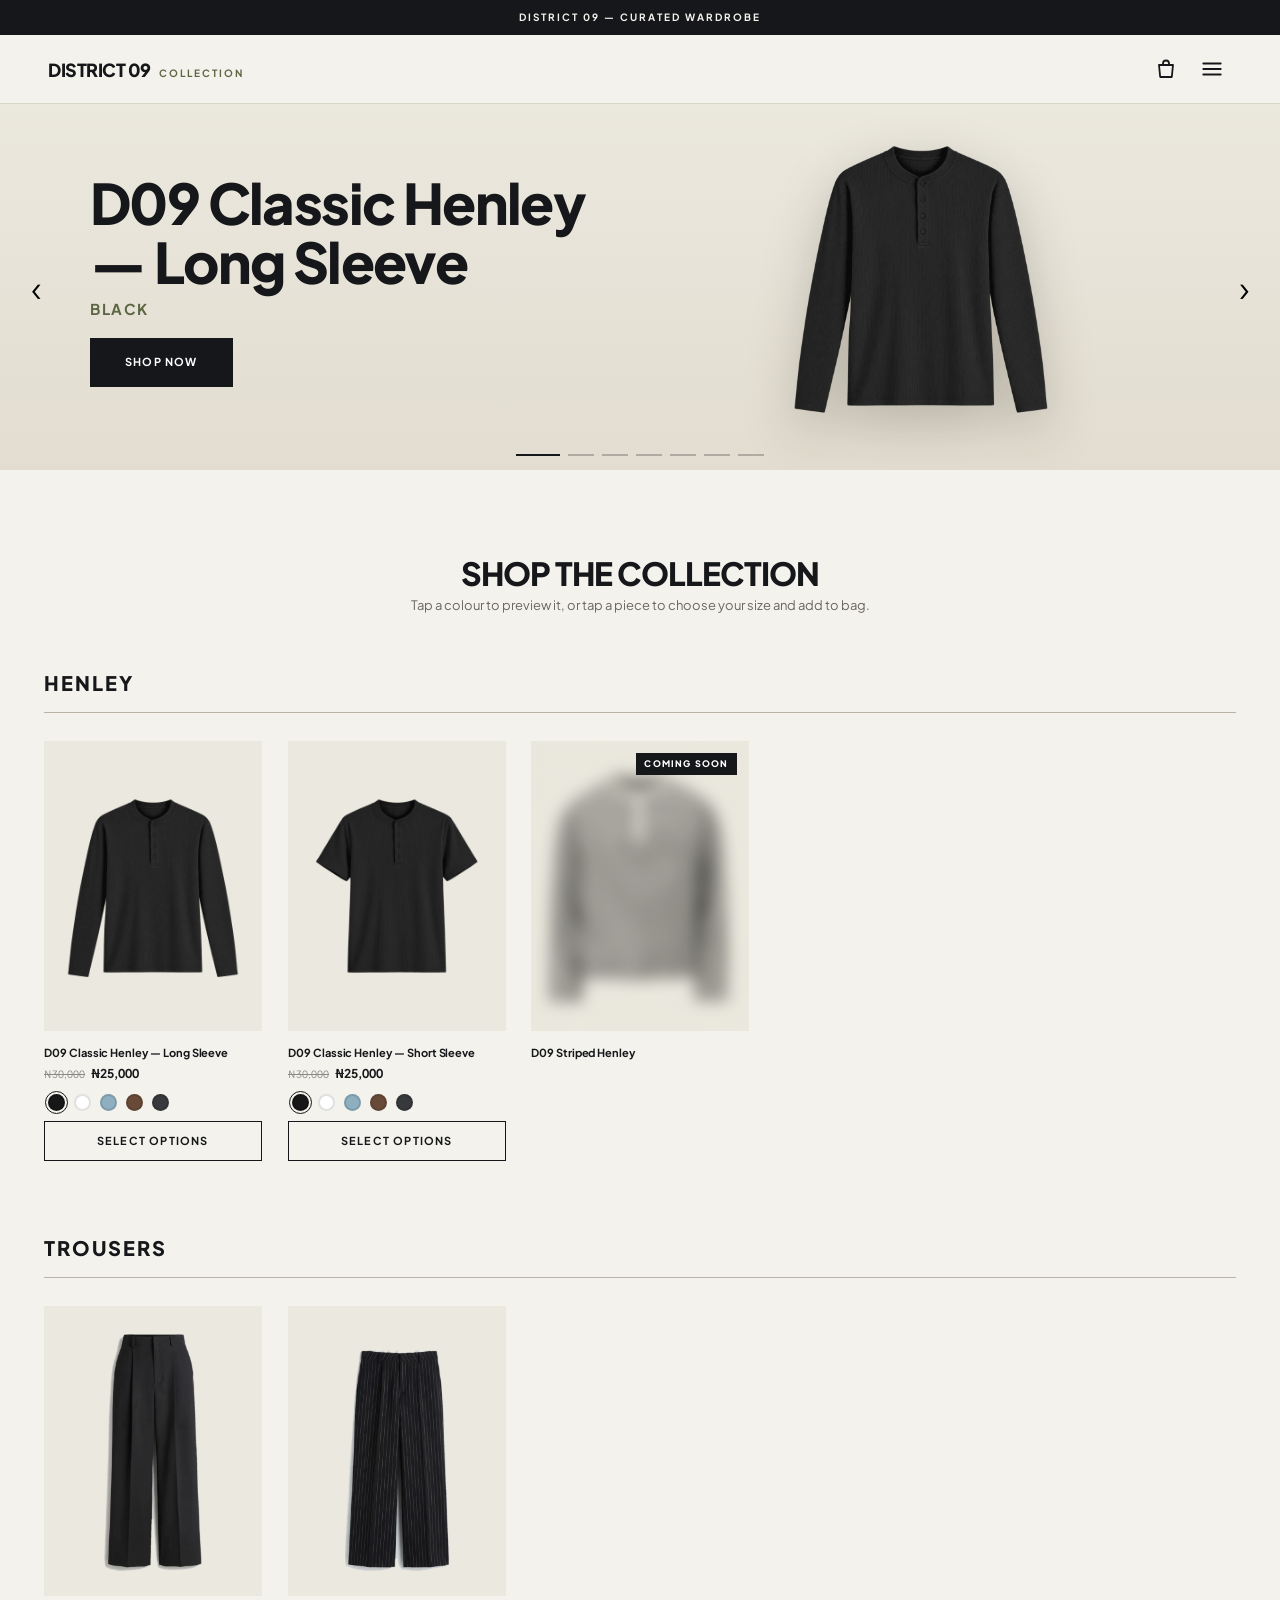
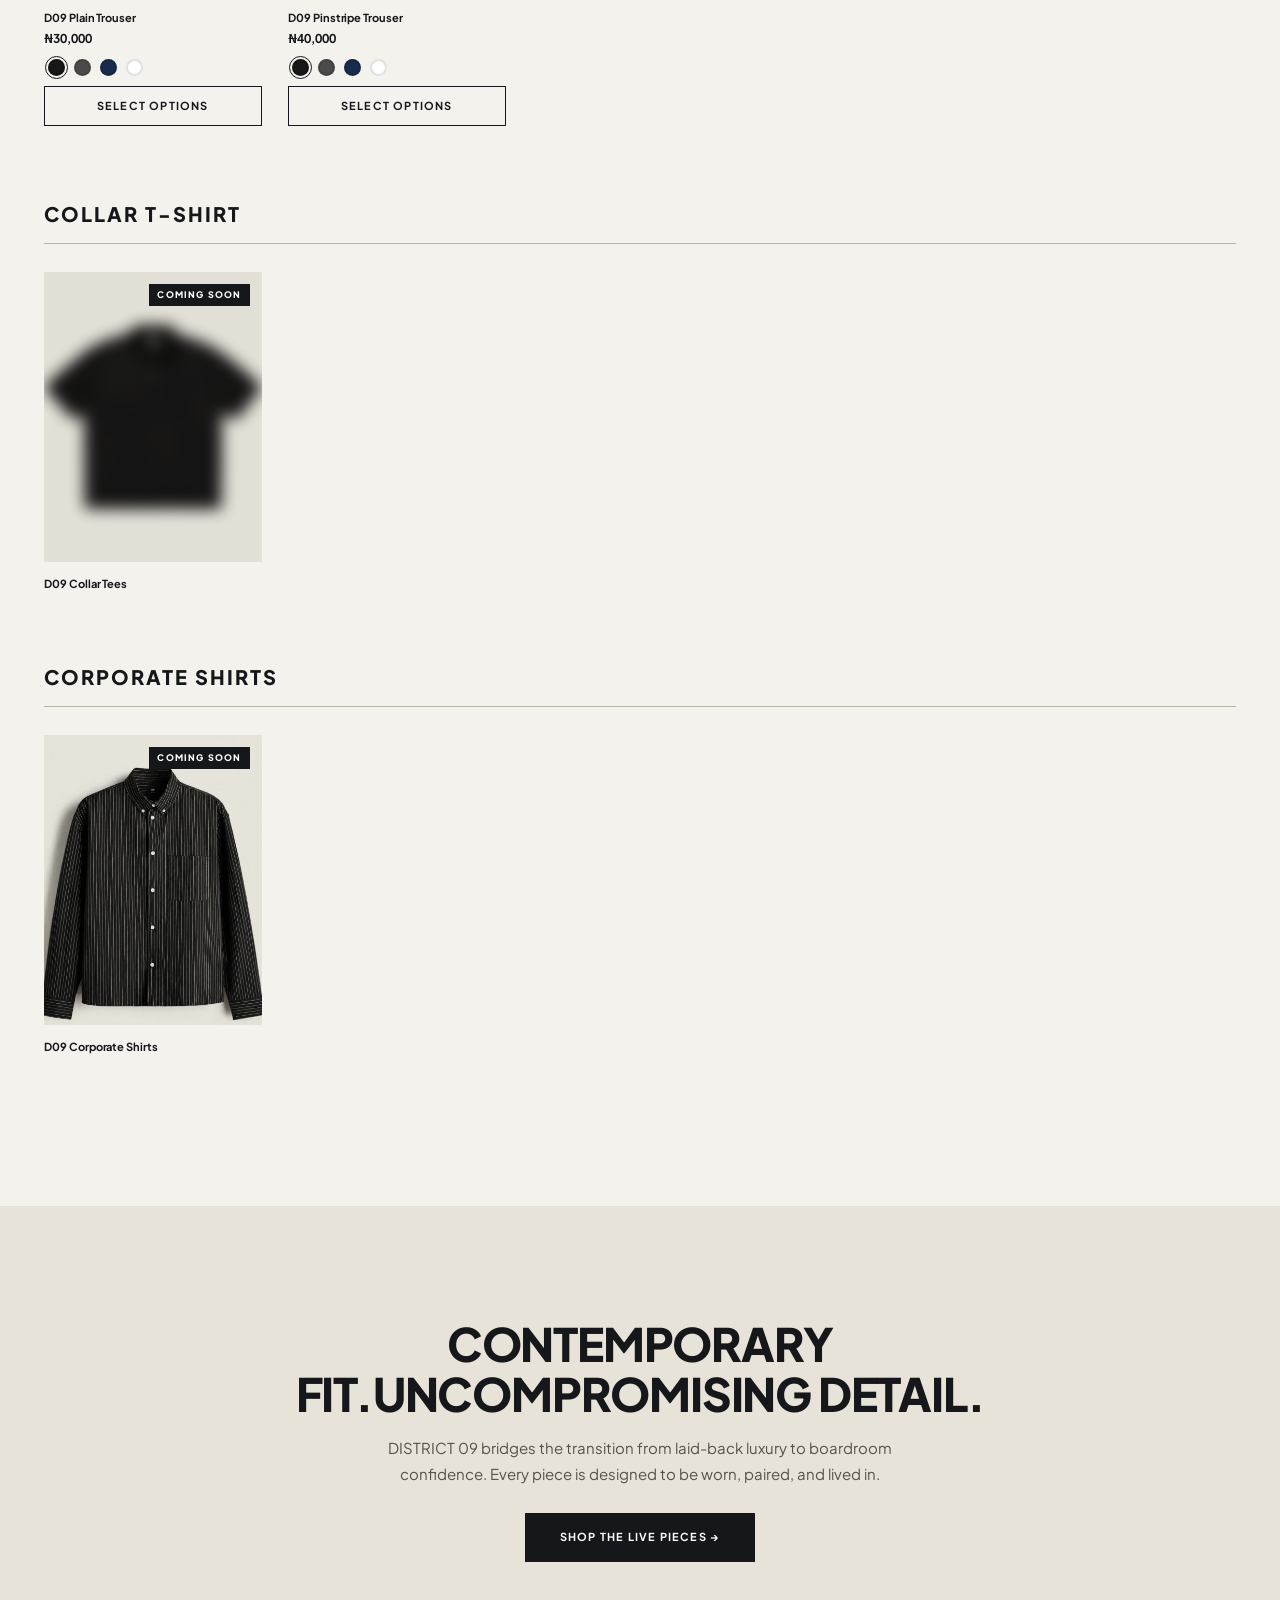
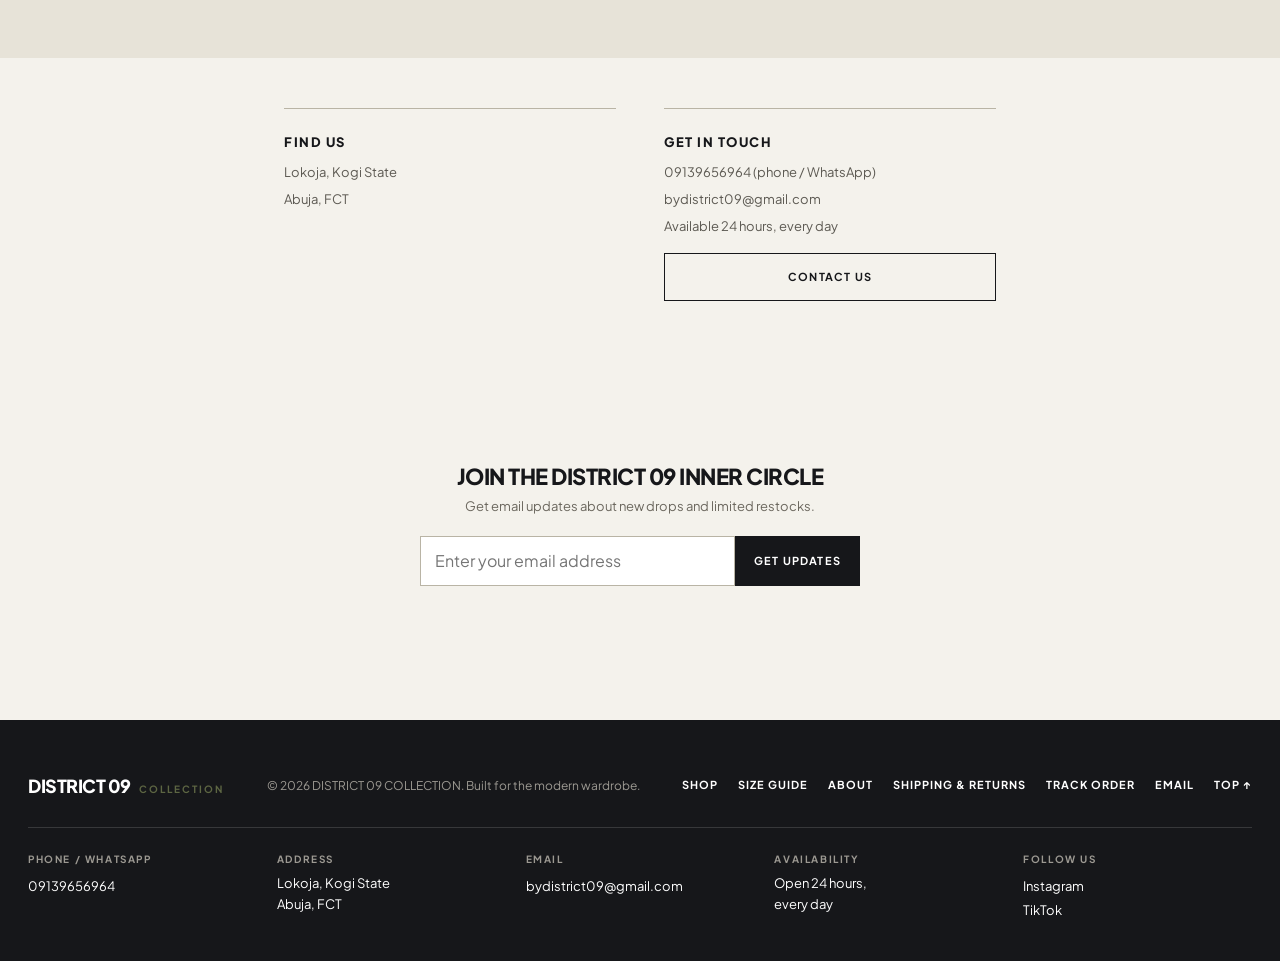
==== commit 82ac7bdf: "Use the District 09 logo (09 mark) as site icon, home-screen icon and Google logo Co-Authored-By: Cl" ====
--- a/clothing-project/index.html
+++ b/clothing-project/index.html
@@ -17,9 +17,11 @@
     <meta name="twitter:card" content="summary_large_image">
     <title>DISTRICT 09 Collection | Henleys & Trousers in Nigeria</title>
     <script type="application/ld+json">
-    {"@context":"https://schema.org","@type":"ClothingStore","name":"DISTRICT 09 COLLECTION","alternateName":["District 09","District09"],"url":"https://district09.ng/","image":"https://district09.ng/og-image.jpg","email":"bydistrict09@gmail.com","telephone":"+2349139656964","areaServed":"NG","address":[{"@type":"PostalAddress","addressLocality":"Lokoja","addressRegion":"Kogi","addressCountry":"NG"},{"@type":"PostalAddress","addressLocality":"Abuja","addressRegion":"FCT","addressCountry":"NG"}]}
+    {"@context":"https://schema.org","@type":"ClothingStore","name":"DISTRICT 09 COLLECTION","alternateName":["District 09","District09"],"url":"https://district09.ng/","image":"https://district09.ng/og-image.jpg","logo":"https://district09.ng/icon-512.png","email":"bydistrict09@gmail.com","telephone":"+2349139656964","areaServed":"NG","address":[{"@type":"PostalAddress","addressLocality":"Lokoja","addressRegion":"Kogi","addressCountry":"NG"},{"@type":"PostalAddress","addressLocality":"Abuja","addressRegion":"FCT","addressCountry":"NG"}]}
     </script>
-    <link rel="icon" href="/district09-mark.svg" type="image/svg+xml">
+    <link rel="icon" href="/favicon-32.png" type="image/png" sizes="32x32">
+    <link rel="icon" href="/favicon-48.png" type="image/png" sizes="48x48">
+    <link rel="shortcut icon" href="/favicon.ico">
     <link rel="apple-touch-icon" href="/apple-touch-icon.png">
 
     <link rel="preconnect" href="https://fonts.googleapis.com">
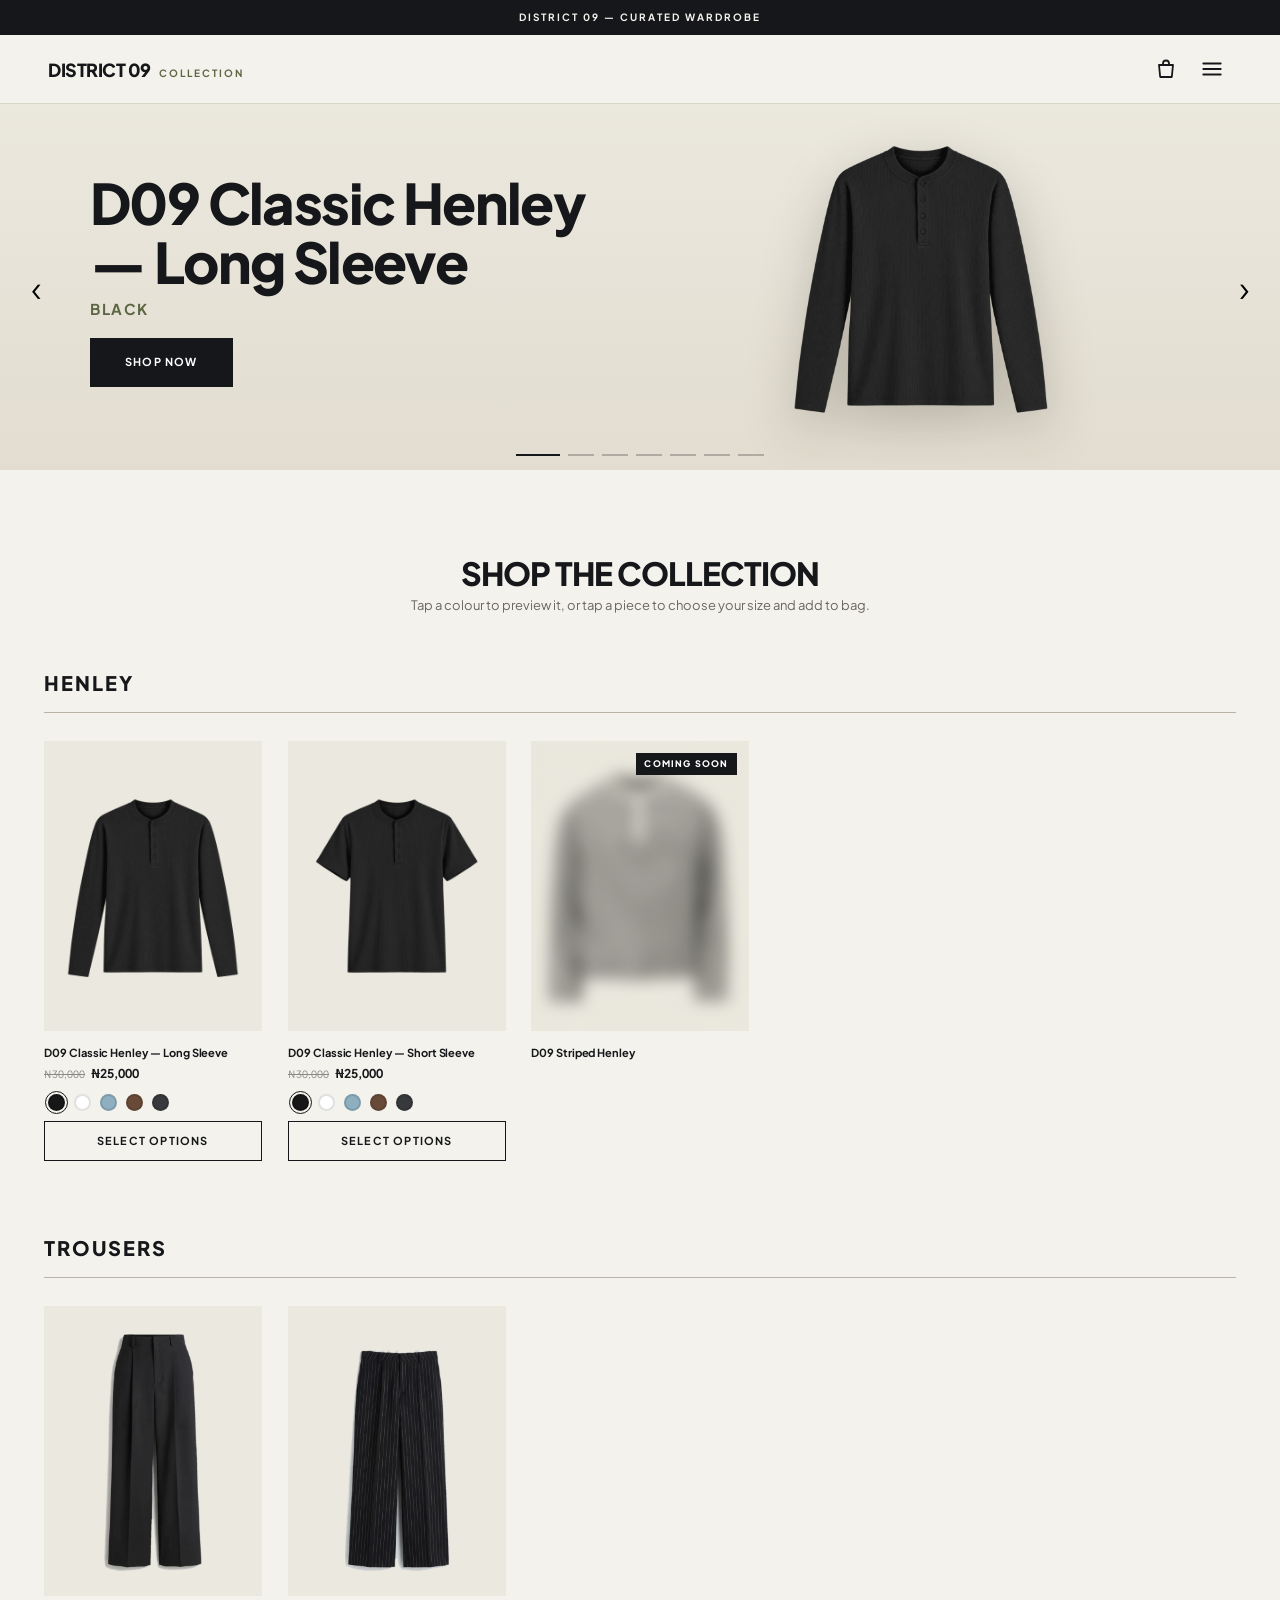
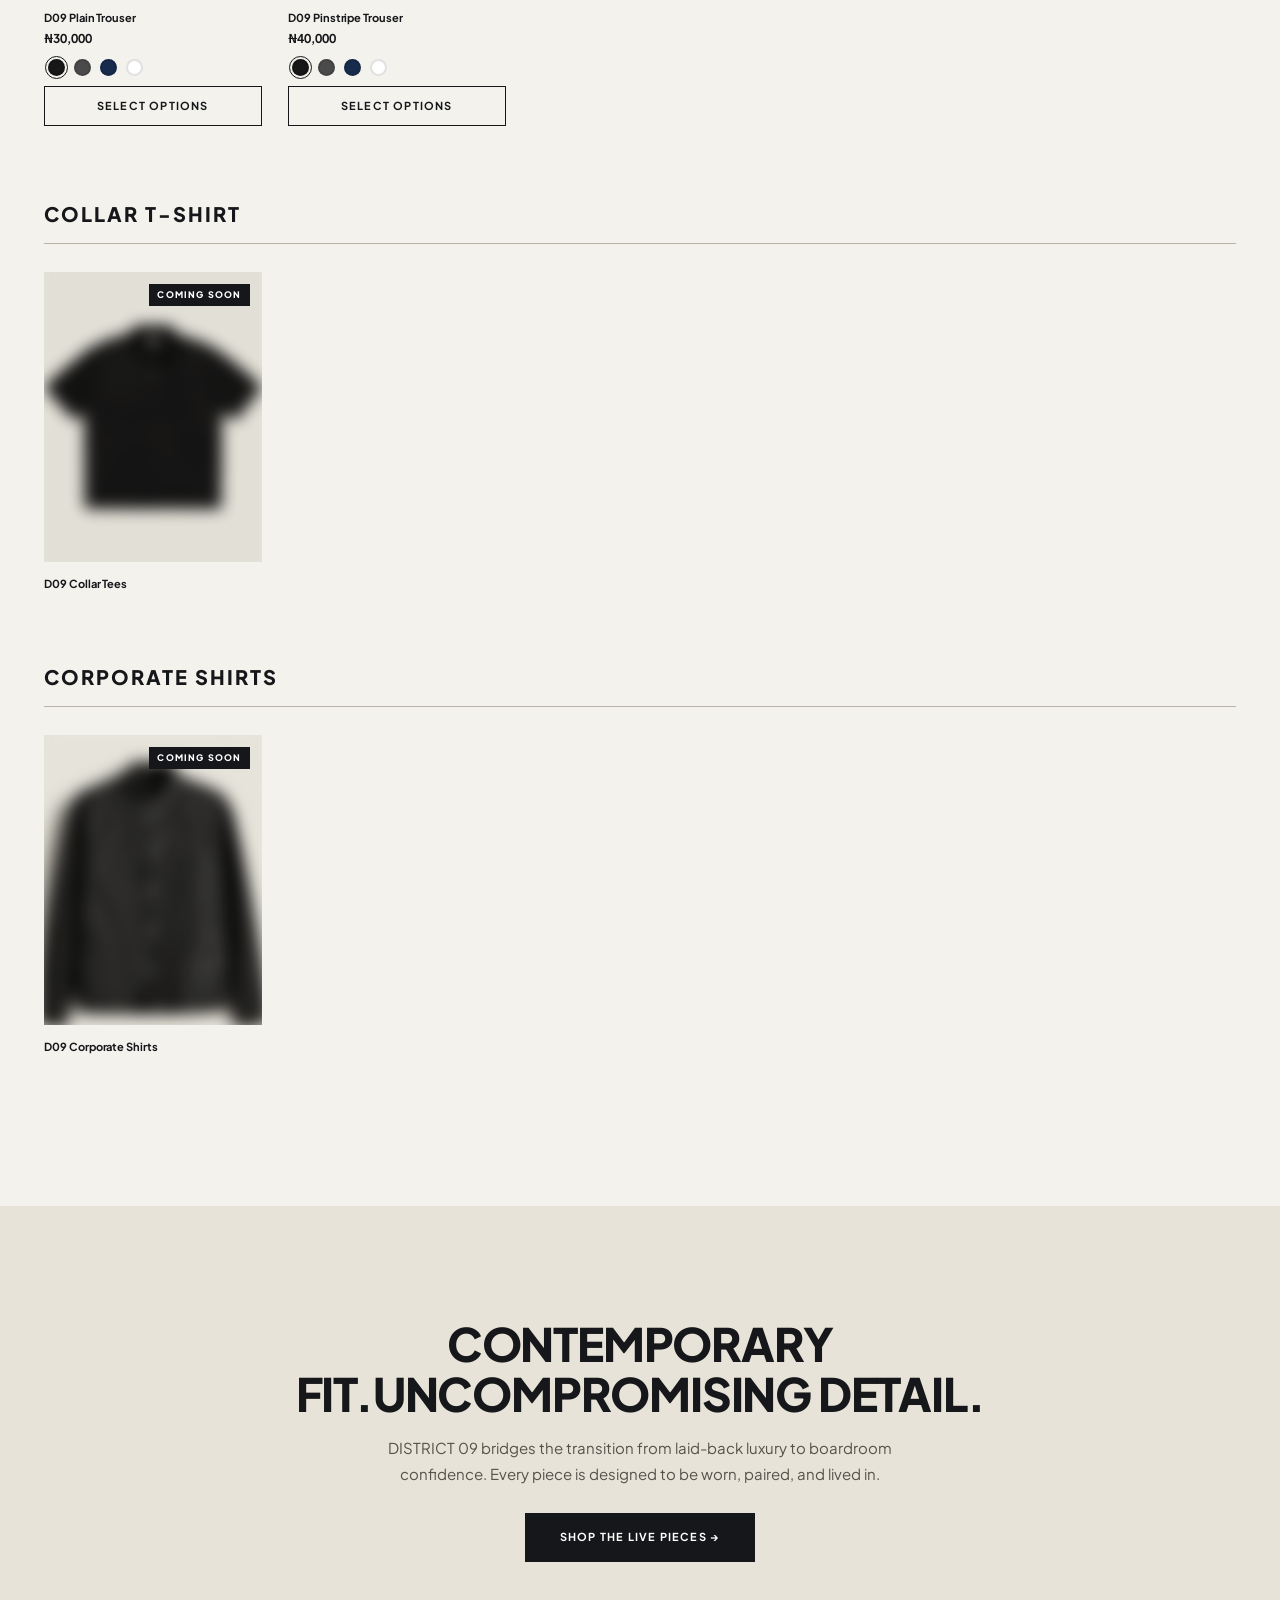
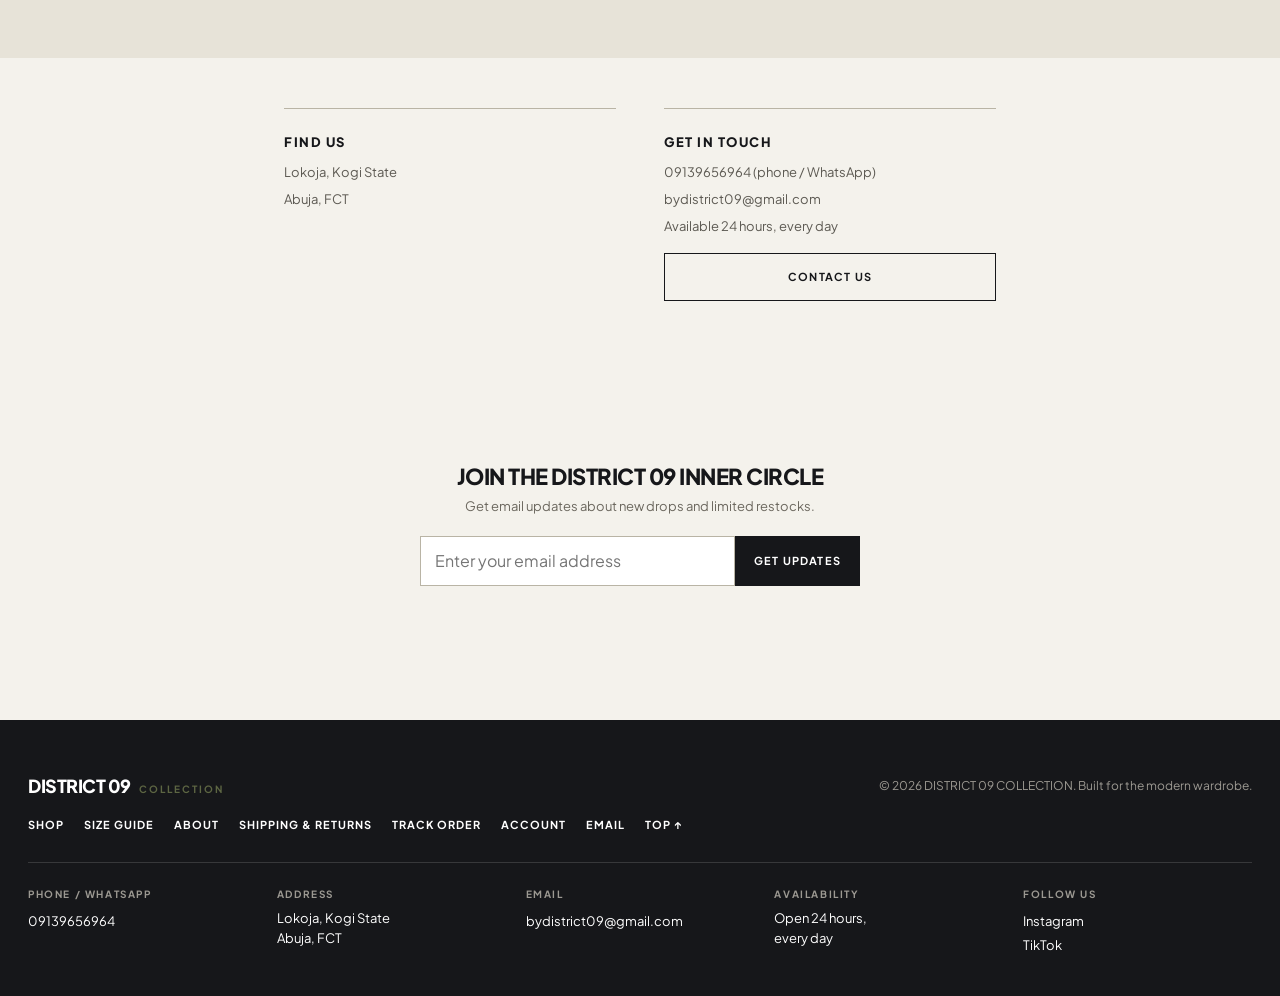
==== commit 806b024e: "Use the DISTRICT 09 wordmark as the link preview image Co-Authored-By: Claude Sonnet 5.5 <noreply@an" ====
--- a/clothing-project/index.html
+++ b/clothing-project/index.html
@@ -11,13 +11,13 @@
     <meta property="og:description" content="DISTRICT 09 Collection makes henleys and tailored trousers in Lokoja and Abuja, Nigeria. Order online and get delivery to every state.">
     <meta property="og:type" content="website">
     <meta property="og:url" content="https://district09.ng/">
-    <meta property="og:image" content="https://district09.ng/og-image.jpg">
+    <meta property="og:image" content="https://district09.ng/og-image-v2.jpg">
     <meta property="og:image:width" content="1200">
     <meta property="og:image:height" content="630">
     <meta name="twitter:card" content="summary_large_image">
     <title>DISTRICT 09 Collection | Henleys & Trousers in Nigeria</title>
     <script type="application/ld+json">
-    {"@context":"https://schema.org","@type":"ClothingStore","name":"DISTRICT 09 COLLECTION","alternateName":["District 09","District09"],"url":"https://district09.ng/","image":"https://district09.ng/og-image.jpg","logo":"https://district09.ng/icon-512.png","email":"bydistrict09@gmail.com","telephone":"+2349139656964","areaServed":"NG","address":[{"@type":"PostalAddress","addressLocality":"Lokoja","addressRegion":"Kogi","addressCountry":"NG"},{"@type":"PostalAddress","addressLocality":"Abuja","addressRegion":"FCT","addressCountry":"NG"}]}
+    {"@context":"https://schema.org","@type":"ClothingStore","name":"DISTRICT 09 COLLECTION","alternateName":["District 09","District09"],"url":"https://district09.ng/","image":"https://district09.ng/og-image-v2.jpg","logo":"https://district09.ng/icon-512.png","email":"bydistrict09@gmail.com","telephone":"+2349139656964","areaServed":"NG","address":[{"@type":"PostalAddress","addressLocality":"Lokoja","addressRegion":"Kogi","addressCountry":"NG"},{"@type":"PostalAddress","addressLocality":"Abuja","addressRegion":"FCT","addressCountry":"NG"}]}
     </script>
     <link rel="icon" href="/favicon-32.png" type="image/png" sizes="32x32">
     <link rel="icon" href="/favicon-48.png" type="image/png" sizes="48x48">
--- a/clothing-project/styles.css
+++ b/clothing-project/styles.css
@@ -848,3 +848,10 @@
 .featured-meta .price-was { font-size: min(12px, 4.6cqw); margin-right: 6px; }
 .first-order-note { font-size: 12px; line-height: 1.5; color: #4b5230; margin: 6px 0 10px; }
 .shop-product-info .first-order-note { font-size: 13px; }
+
+/* Save details after payment */
+.save-details { border-top: 1px solid var(--line, #d9d6cb); margin: 18px 0 14px; padding-top: 18px; text-align: left; display: flex; flex-direction: column; gap: 12px; }
+.save-details[hidden] { display: none; }
+.save-details h3 { margin: 0; font-size: 14px; letter-spacing: 1.2px; font-weight: 800; }
+.save-details p { margin: 0; font-size: 14px; line-height: 1.5; color: #444; }
+.save-details .code-input { width: 100%; }
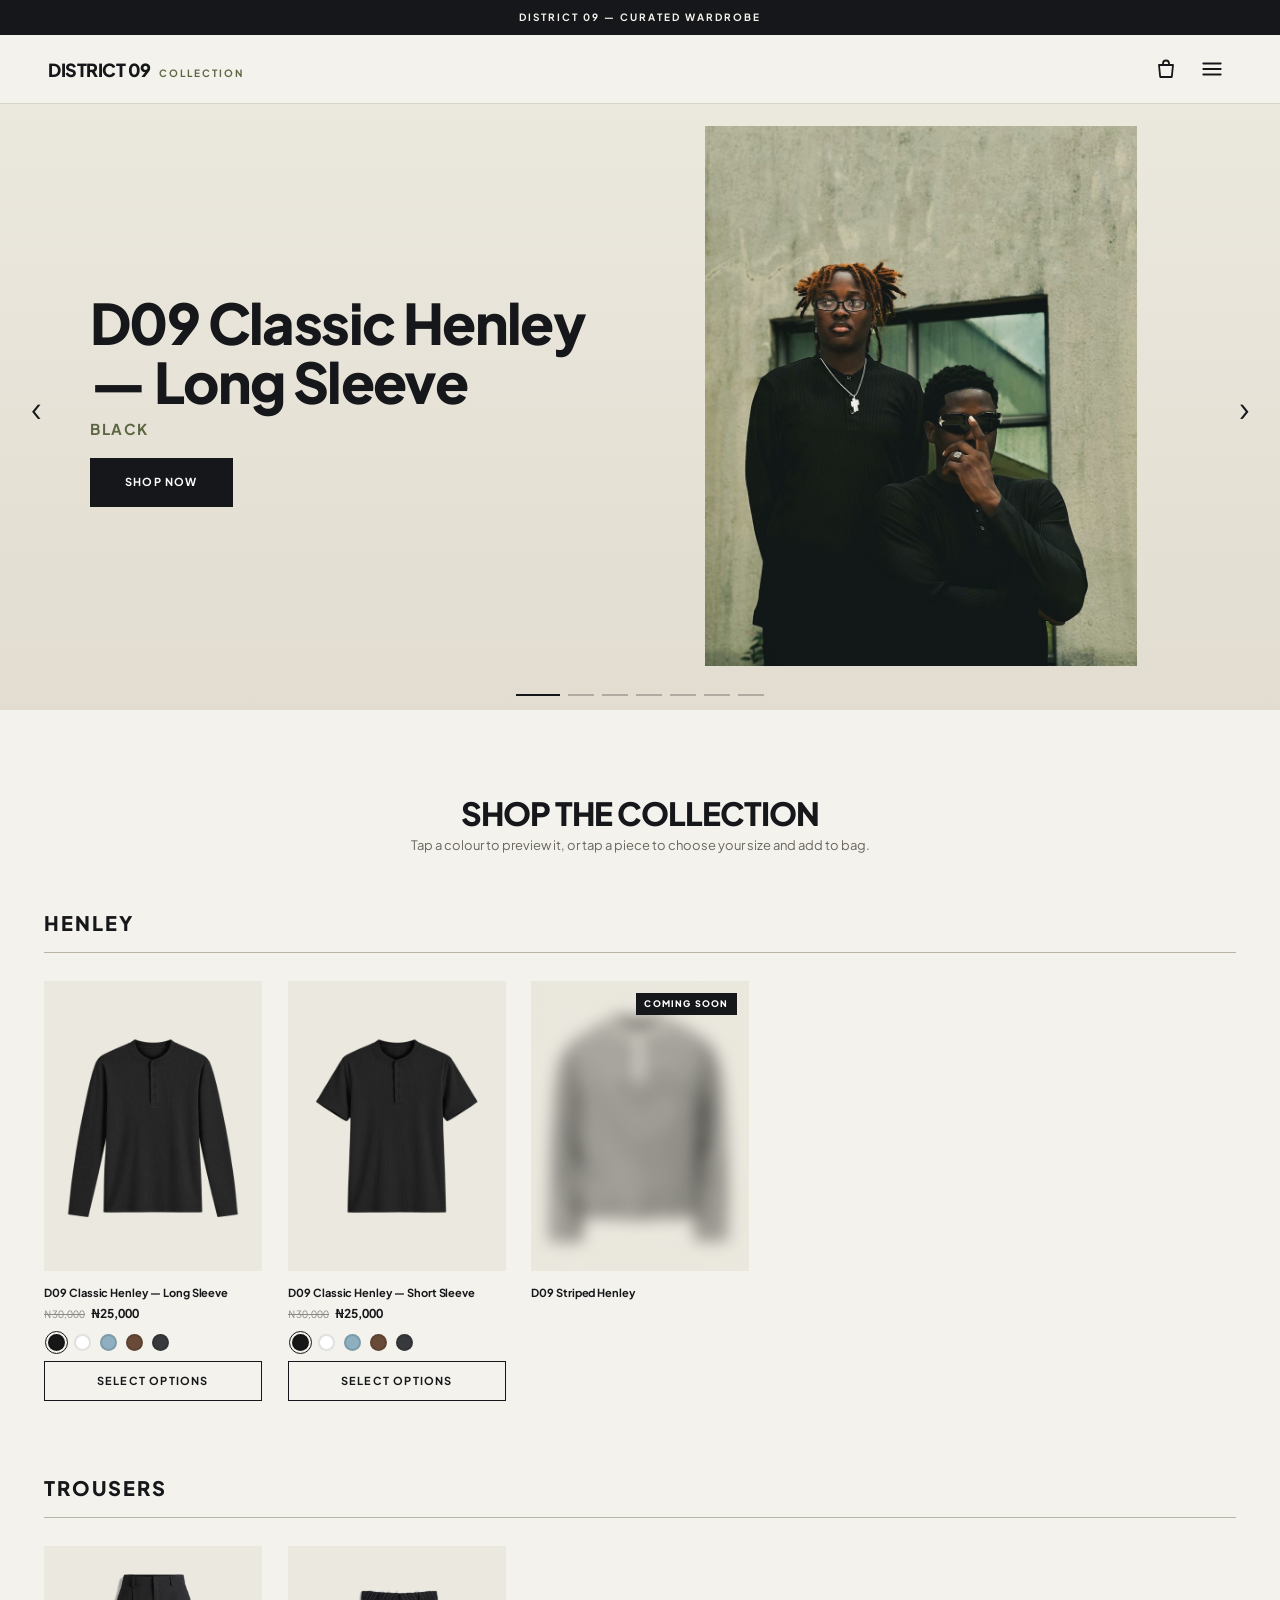
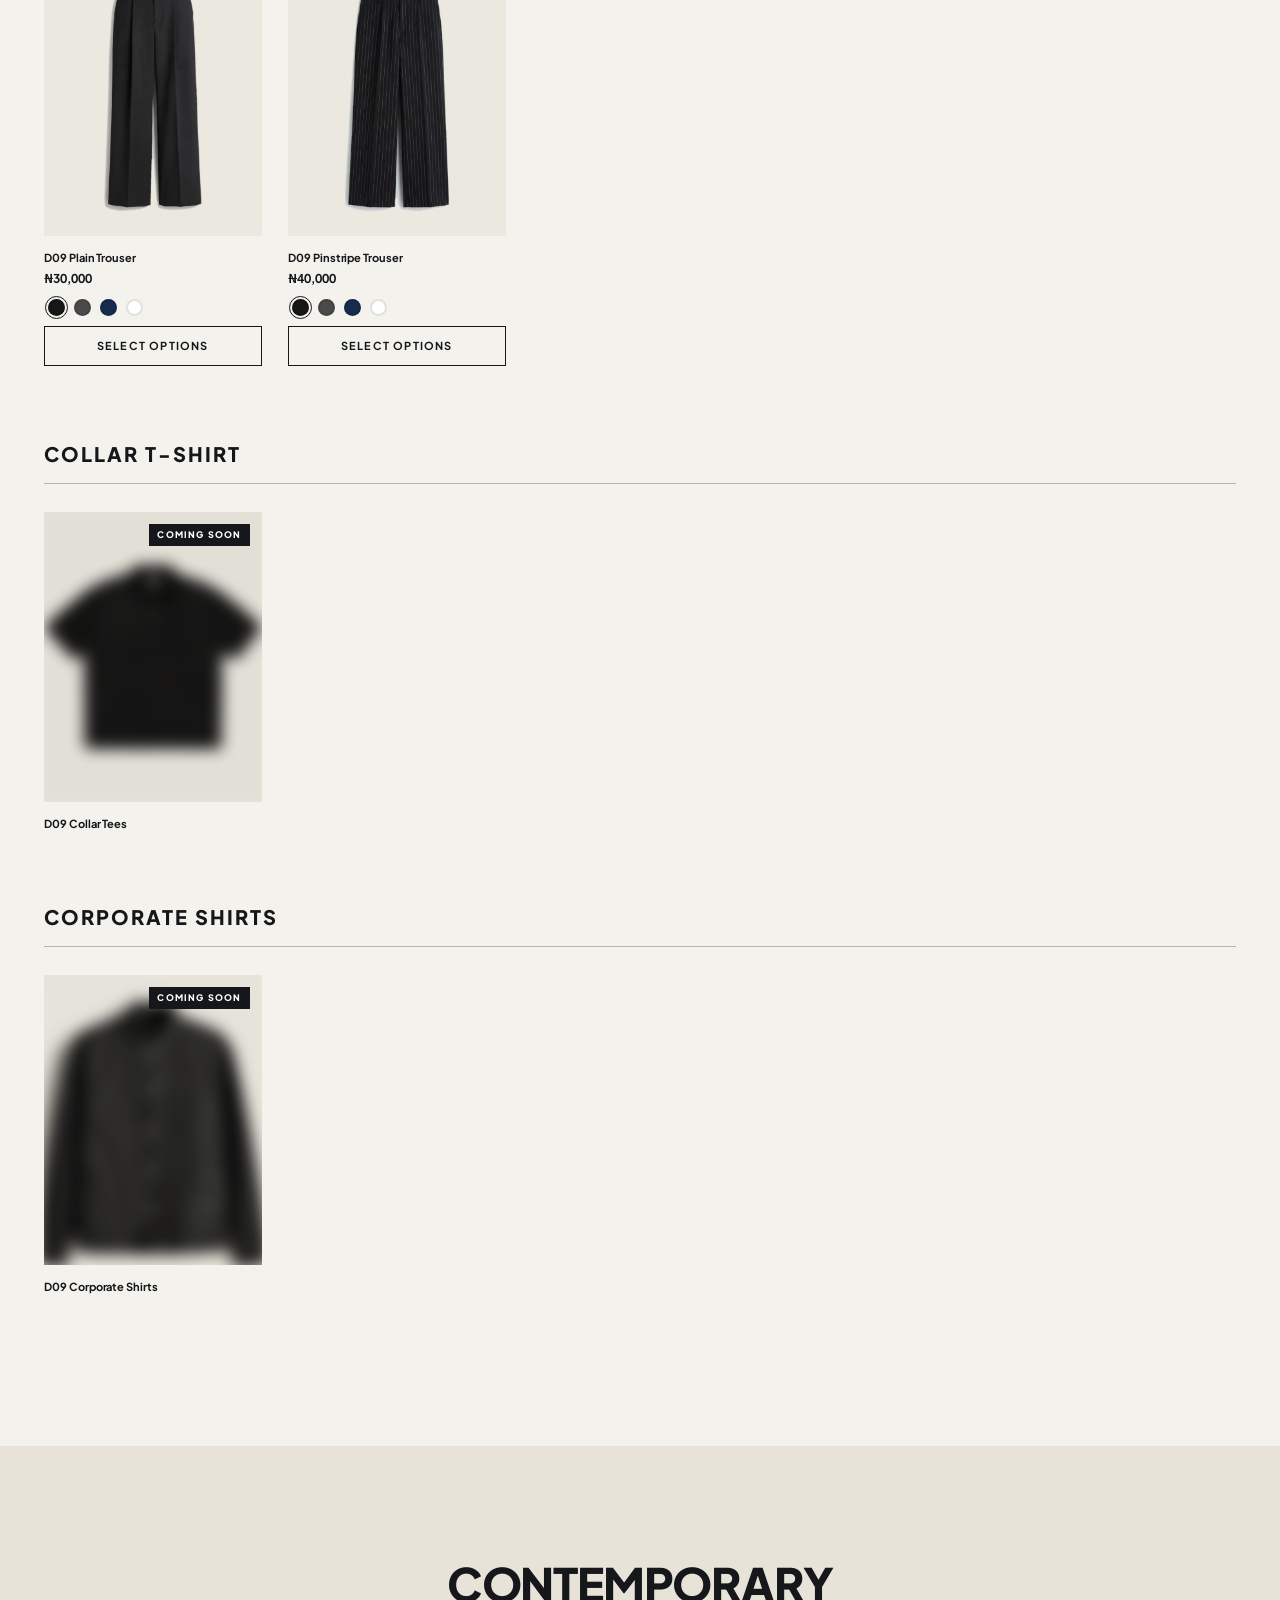
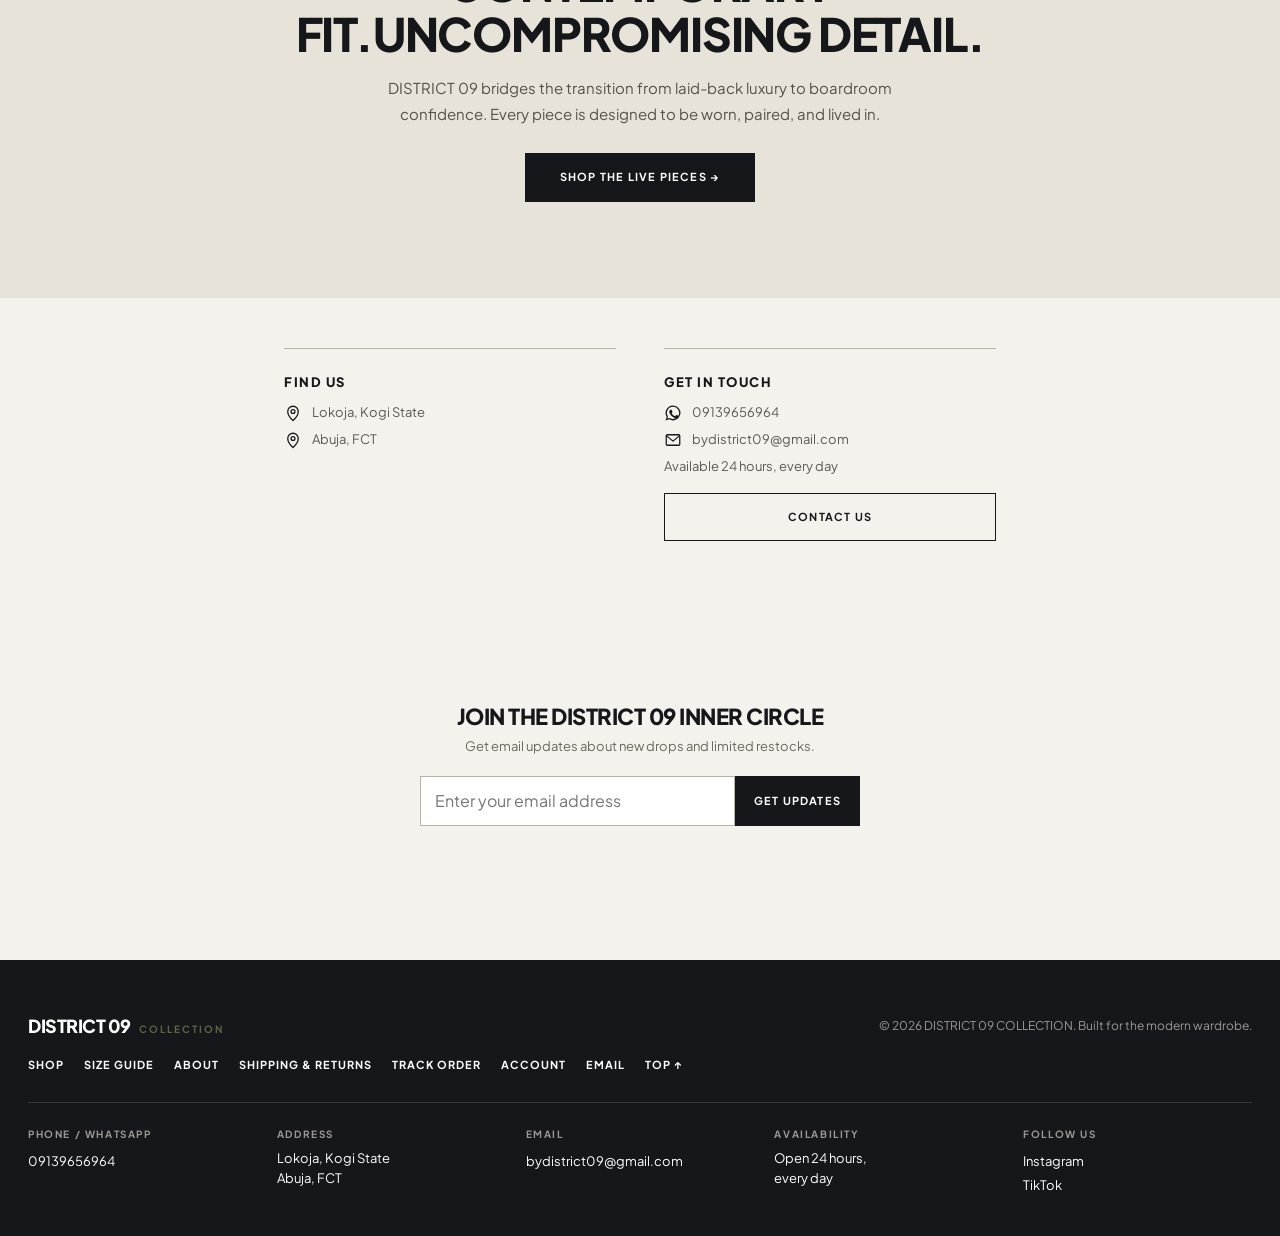
==== commit 4d07e650: "Home: add location, WhatsApp and mail icons to contact details Co-Authored-By: Claude Sonnet 5.5 <no" ====
--- a/clothing-project/index.html
+++ b/clothing-project/index.html
@@ -67,13 +67,13 @@
         <section class="about-details" aria-label="Where to find us">
             <div class="shipping-card">
                 <h3>FIND US</h3>
-                <p>Lokoja, Kogi State</p>
-                <p>Abuja, FCT</p>
+                <p class="contact-line"><svg class="ci" viewBox="0 0 24 24" aria-hidden="true"><path d="M12 22s7-6.2 7-12a7 7 0 1 0-14 0c0 5.8 7 12 7 12z"/><circle cx="12" cy="10" r="2.6"/></svg><span>Lokoja, Kogi State</span></p>
+                <p class="contact-line"><svg class="ci" viewBox="0 0 24 24" aria-hidden="true"><path d="M12 22s7-6.2 7-12a7 7 0 1 0-14 0c0 5.8 7 12 7 12z"/><circle cx="12" cy="10" r="2.6"/></svg><span>Abuja, FCT</span></p>
             </div>
             <div class="shipping-card">
                 <h3>GET IN TOUCH</h3>
-                <p><a href="tel:+2349139656964">09139656964</a> (phone / WhatsApp)</p>
-                <p><a href="mailto:bydistrict09@gmail.com">bydistrict09@gmail.com</a></p>
+                <p class="contact-line"><svg class="ci ci-fill" viewBox="0 0 24 24" aria-hidden="true"><path d="M12.04 2a9.9 9.9 0 0 0-8.43 15.1L2 22l5.05-1.55A9.9 9.9 0 1 0 12.04 2zm0 1.8a8.1 8.1 0 1 1-4.37 14.93l-.31-.19-3 .92.97-2.93-.2-.32A8.1 8.1 0 0 1 12.04 3.8zm-3.1 3.9c-.2 0-.52.08-.8.37-.27.3-1.04 1.02-1.04 2.5s1.07 2.9 1.22 3.1c.15.2 2.1 3.3 5.2 4.5 2.57 1 3.1.8 3.65.75.56-.05 1.8-.74 2.05-1.45.25-.7.25-1.3.18-1.43-.08-.12-.28-.2-.58-.35-.3-.15-1.8-.9-2.07-1-.28-.1-.48-.15-.68.15-.2.3-.78 1-.95 1.2-.18.2-.35.22-.65.07-.3-.15-1.27-.47-2.42-1.5-.9-.8-1.5-1.8-1.67-2.1-.18-.3-.02-.47.13-.62.14-.13.3-.35.45-.52.15-.18.2-.3.3-.5.1-.2.05-.38-.03-.53-.07-.15-.66-1.65-.93-2.25-.24-.55-.5-.57-.7-.58z"/></svg><a href="https://wa.me/2349139656964" aria-label="Chat on WhatsApp: 09139656964">09139656964</a></p>
+                <p class="contact-line"><svg class="ci" viewBox="0 0 24 24" aria-hidden="true"><rect x="3" y="5" width="18" height="14" rx="1.5"/><path d="m3.5 6.5 8.5 7 8.5-7"/></svg><a href="mailto:bydistrict09@gmail.com">bydistrict09@gmail.com</a></p>
                 <p>Available 24 hours, every day</p>
                 <div class="shipping-actions">
                     <button type="button" class="button button-secondary" data-open="contactModal">CONTACT US</button>
--- a/clothing-project/styles.css
+++ b/clothing-project/styles.css
@@ -855,3 +855,26 @@
 .save-details h3 { margin: 0; font-size: 14px; letter-spacing: 1.2px; font-weight: 800; }
 .save-details p { margin: 0; font-size: 14px; line-height: 1.5; color: #444; }
 .save-details .code-input { width: 100%; }
+
+/* Buy it now: solid companion to the outlined ADD TO BAG button */
+.buy-now-btn { width: 100%; margin-top: 10px; padding: 11px 14px; background: var(--ink); color: #fff; border: 1px solid var(--ink); font-size: 10px; font-weight: 700; letter-spacing: 1.2px; text-align: center; transition: all .25s ease; }
+.buy-now-btn:hover { background: transparent; color: var(--ink); }
+.buy-now-btn[hidden] { display: none; }
+.shop-product .buy-now-btn { margin-top: 10px; padding: 14px; }
+
+/* Home slideshow: model photos (4:5 portrait) */
+.hero-nav { color: var(--ink); }
+.hero-photo.is-model { height: auto; }
+.hero-photo.is-model img { height: min(62vh, 540px); width: auto; aspect-ratio: 4 / 5; object-fit: cover; filter: none; }
+@media (max-width: 760px) {
+    .hero-photo.is-model img { width: 100%; max-width: 420px; height: auto; }
+    .hero-nav { top: 30%; }
+}
+@media (max-width: 760px) {
+    .hero-nav { background: rgba(245, 243, 237, .85); border-radius: 50%; width: 34px; height: 34px; font-size: 22px; }
+}
+
+/* Contact icons on the home page */
+.contact-line { display: flex; align-items: center; gap: 10px; }
+.contact-line .ci { width: 18px; height: 18px; flex: none; fill: none; stroke: currentColor; stroke-width: 1.7; stroke-linecap: round; stroke-linejoin: round; color: var(--ink); }
+.contact-line .ci-fill { fill: currentColor; stroke: none; }
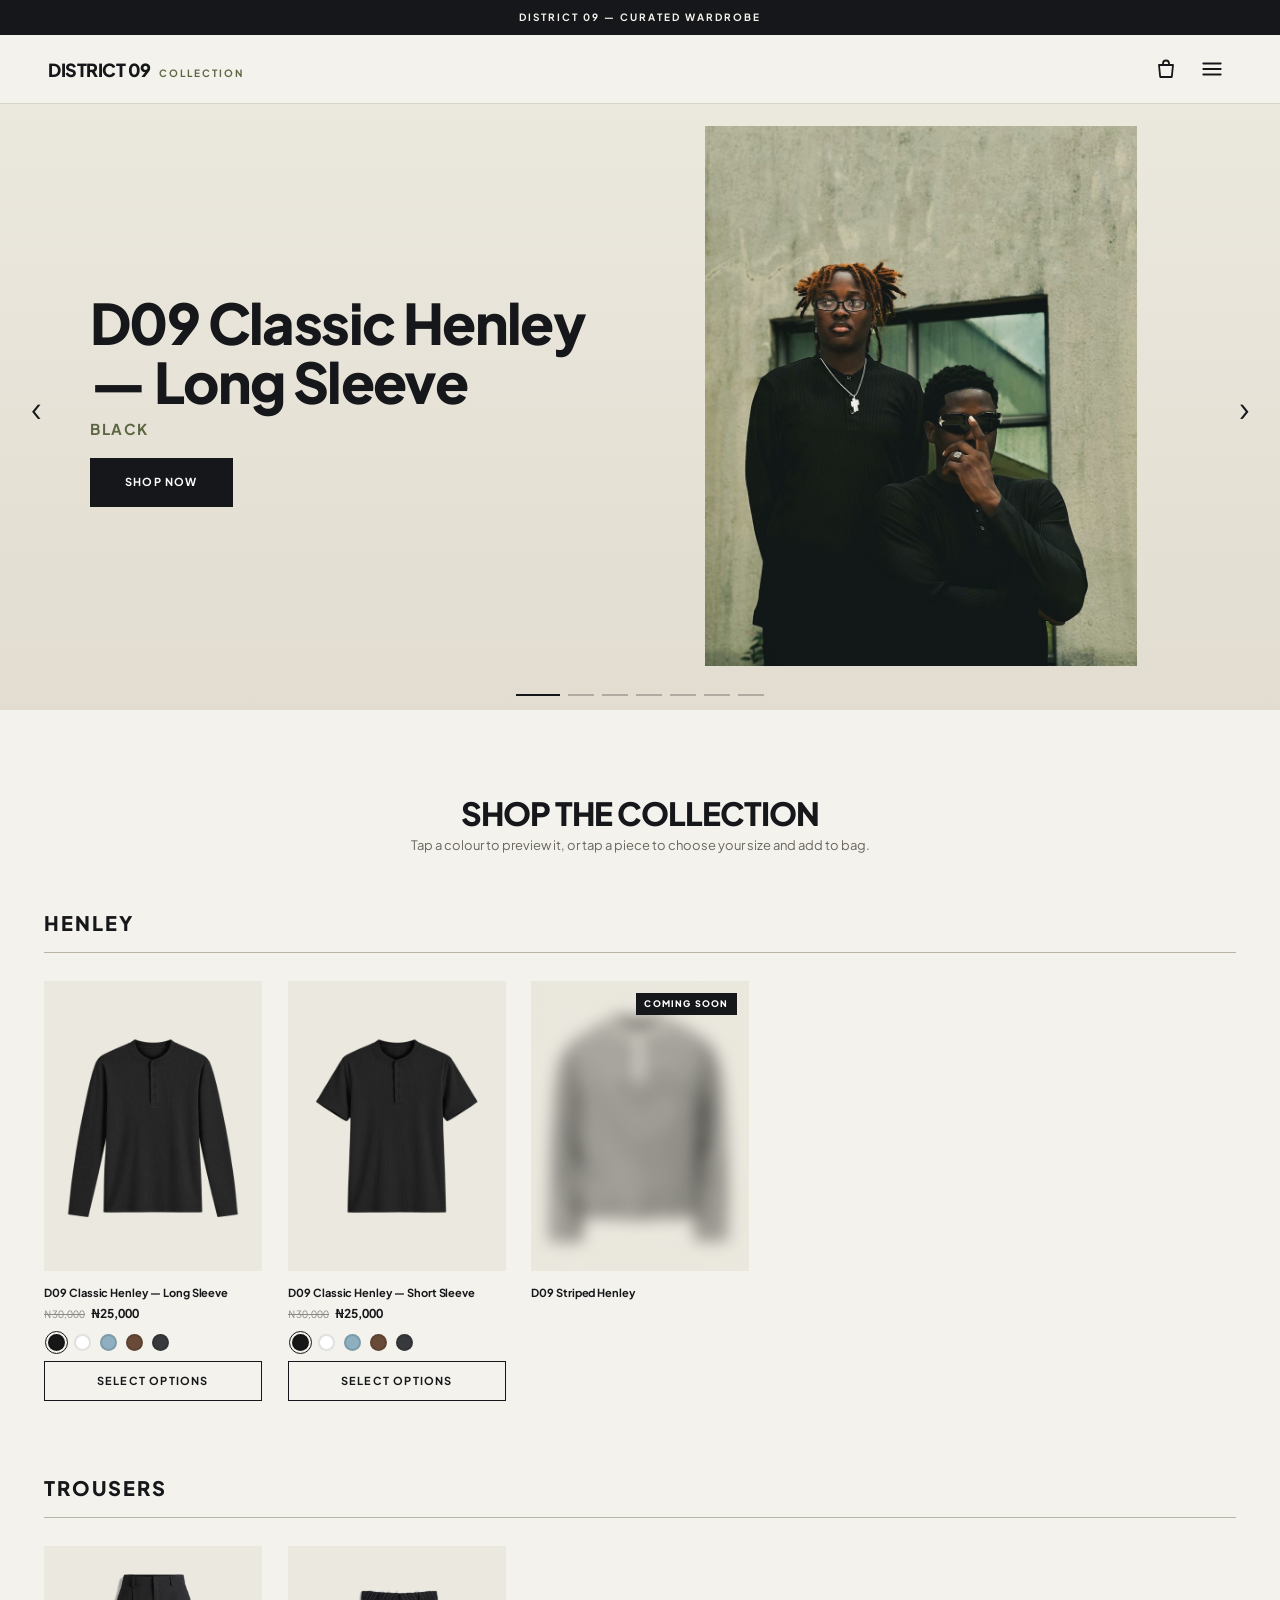
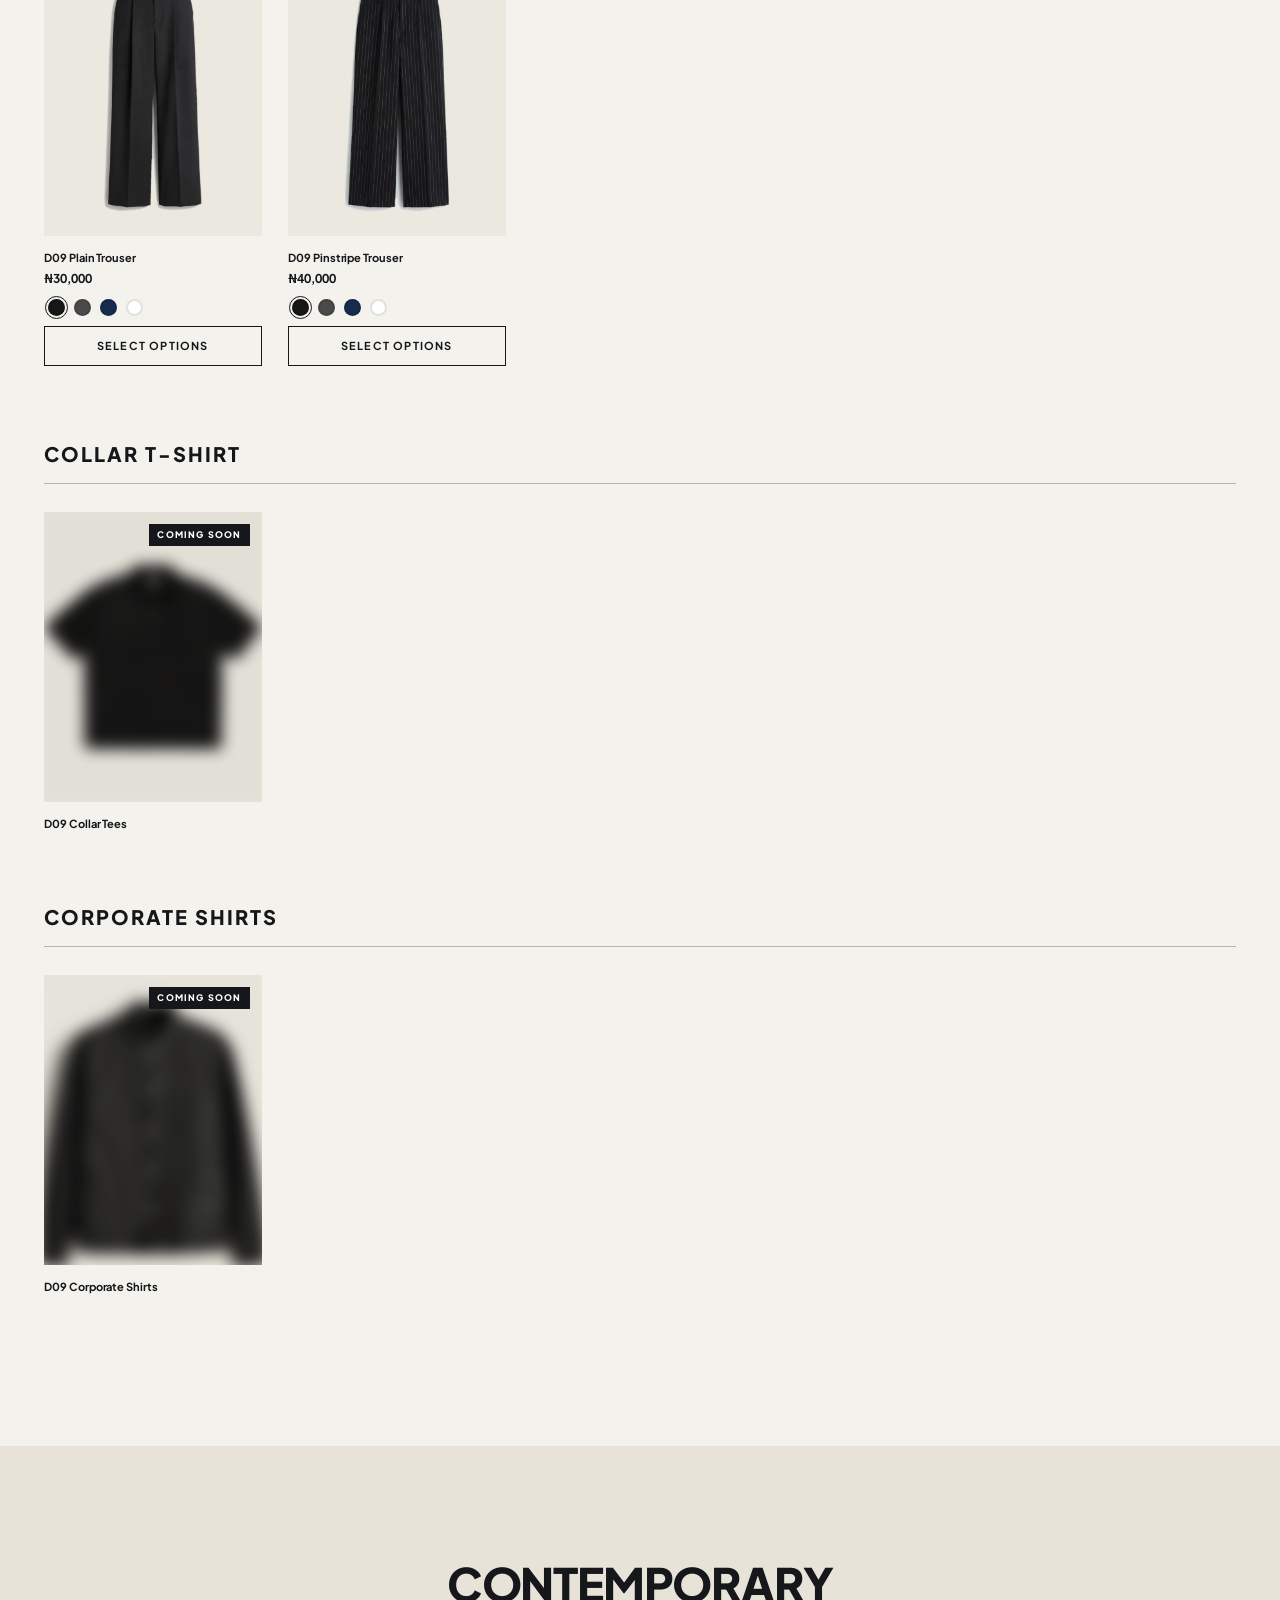
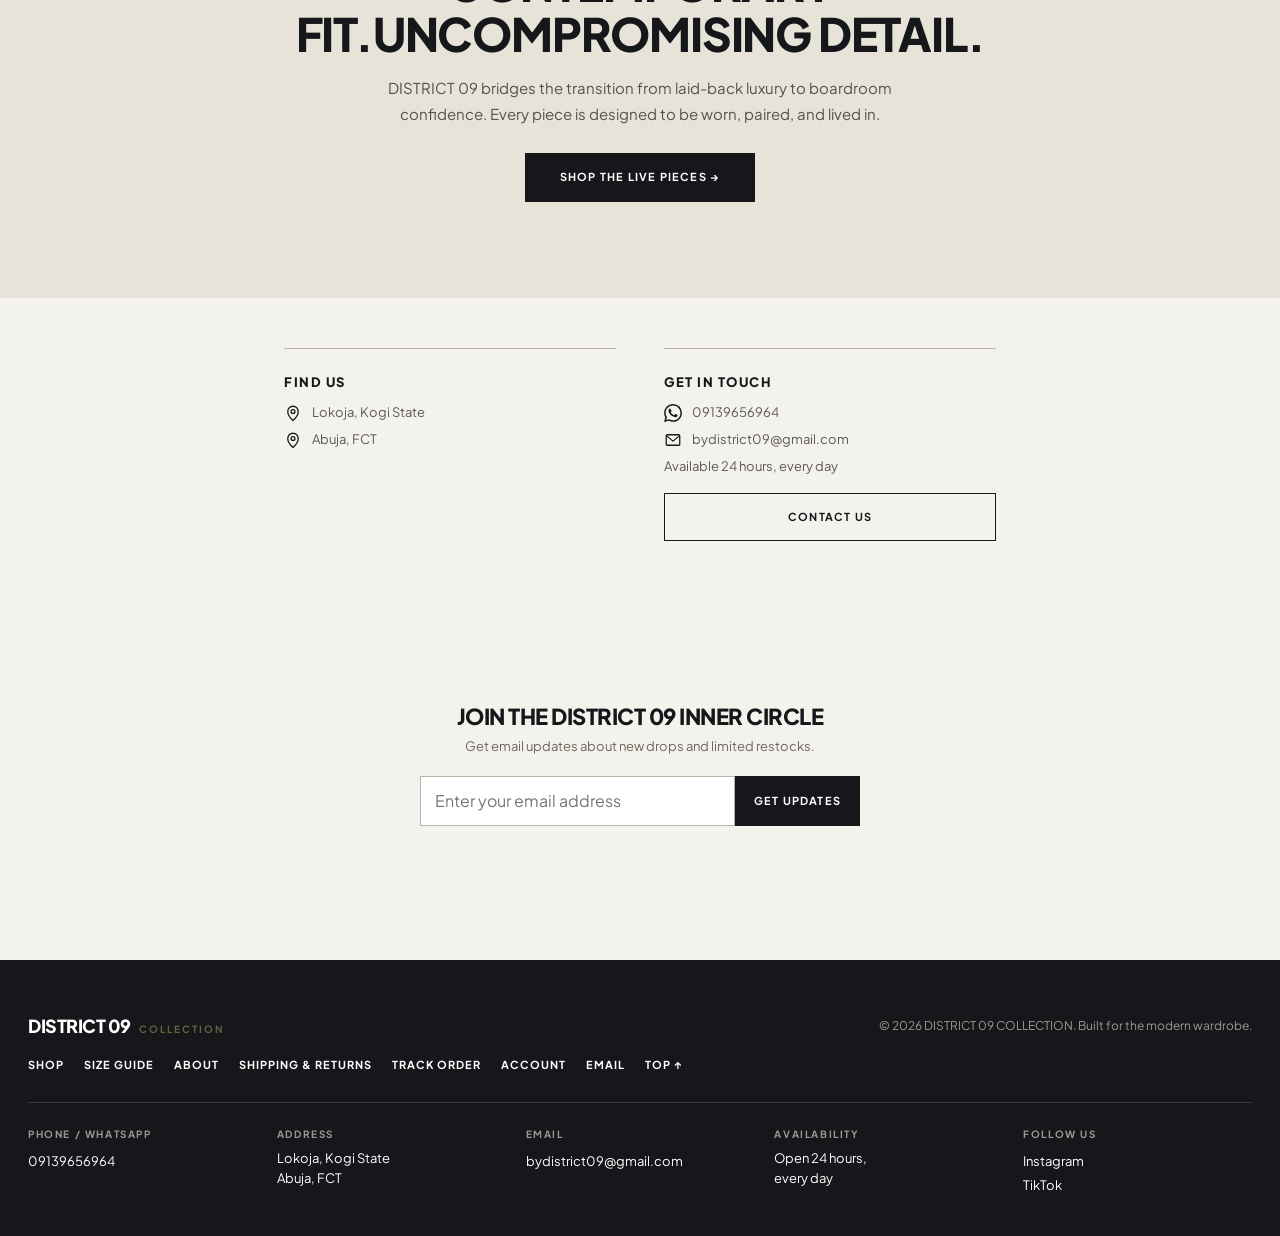
==== commit 1ed9f6e4: "Proper WhatsApp icon; write offer end date as January 1st Co-Authored-By: Claude Sonnet 5.5 <noreply" ====
--- a/clothing-project/index.html
+++ b/clothing-project/index.html
@@ -72,7 +72,7 @@
             </div>
             <div class="shipping-card">
                 <h3>GET IN TOUCH</h3>
-                <p class="contact-line"><svg class="ci ci-fill" viewBox="0 0 24 24" aria-hidden="true"><path d="M12.04 2a9.9 9.9 0 0 0-8.43 15.1L2 22l5.05-1.55A9.9 9.9 0 1 0 12.04 2zm0 1.8a8.1 8.1 0 1 1-4.37 14.93l-.31-.19-3 .92.97-2.93-.2-.32A8.1 8.1 0 0 1 12.04 3.8zm-3.1 3.9c-.2 0-.52.08-.8.37-.27.3-1.04 1.02-1.04 2.5s1.07 2.9 1.22 3.1c.15.2 2.1 3.3 5.2 4.5 2.57 1 3.1.8 3.65.75.56-.05 1.8-.74 2.05-1.45.25-.7.25-1.3.18-1.43-.08-.12-.28-.2-.58-.35-.3-.15-1.8-.9-2.07-1-.28-.1-.48-.15-.68.15-.2.3-.78 1-.95 1.2-.18.2-.35.22-.65.07-.3-.15-1.27-.47-2.42-1.5-.9-.8-1.5-1.8-1.67-2.1-.18-.3-.02-.47.13-.62.14-.13.3-.35.45-.52.15-.18.2-.3.3-.5.1-.2.05-.38-.03-.53-.07-.15-.66-1.65-.93-2.25-.24-.55-.5-.57-.7-.58z"/></svg><a href="https://wa.me/2349139656964" aria-label="Chat on WhatsApp: 09139656964">09139656964</a></p>
+                <p class="contact-line"><svg class="ci ci-fill" viewBox="0 0 24 24" aria-hidden="true"><path d="M17.472 14.382c-.297-.149-1.758-.867-2.03-.967-.273-.099-.471-.148-.67.15-.197.297-.767.966-.94 1.164-.173.199-.347.223-.644.075-.297-.15-1.255-.463-2.39-1.475-.883-.788-1.48-1.761-1.653-2.059-.173-.297-.018-.458.13-.606.134-.133.298-.347.446-.52.149-.174.198-.298.298-.497.099-.198.05-.371-.025-.52-.075-.149-.669-1.612-.916-2.207-.242-.579-.487-.5-.669-.51-.173-.008-.371-.01-.57-.01-.198 0-.52.074-.792.372-.272.297-1.04 1.016-1.04 2.479 0 1.462 1.065 2.875 1.213 3.074.149.198 2.096 3.2 5.077 4.487.709.306 1.262.489 1.694.625.712.227 1.36.195 1.871.118.571-.085 1.758-.719 2.006-1.413.248-.694.248-1.289.173-1.413-.074-.124-.272-.198-.57-.347m-5.421 7.403h-.004a9.87 9.87 0 01-5.031-1.378l-.361-.214-3.741.982.998-3.648-.235-.374a9.86 9.86 0 01-1.51-5.26c.001-5.45 4.436-9.884 9.888-9.884 2.64 0 5.122 1.03 6.988 2.898a9.825 9.825 0 012.893 6.994c-.003 5.45-4.437 9.884-9.885 9.884m8.413-18.297A11.815 11.815 0 0012.05 0C5.495 0 .16 5.335.157 11.892c0 2.096.547 4.142 1.588 5.945L.057 24l6.305-1.654a11.882 11.882 0 005.683 1.448h.005c6.554 0 11.89-5.335 11.893-11.893a11.821 11.821 0 00-3.48-8.413Z"/></svg><a href="https://wa.me/2349139656964" aria-label="Chat on WhatsApp: 09139656964">09139656964</a></p>
                 <p class="contact-line"><svg class="ci" viewBox="0 0 24 24" aria-hidden="true"><rect x="3" y="5" width="18" height="14" rx="1.5"/><path d="m3.5 6.5 8.5 7 8.5-7"/></svg><a href="mailto:bydistrict09@gmail.com">bydistrict09@gmail.com</a></p>
                 <p>Available 24 hours, every day</p>
                 <div class="shipping-actions">
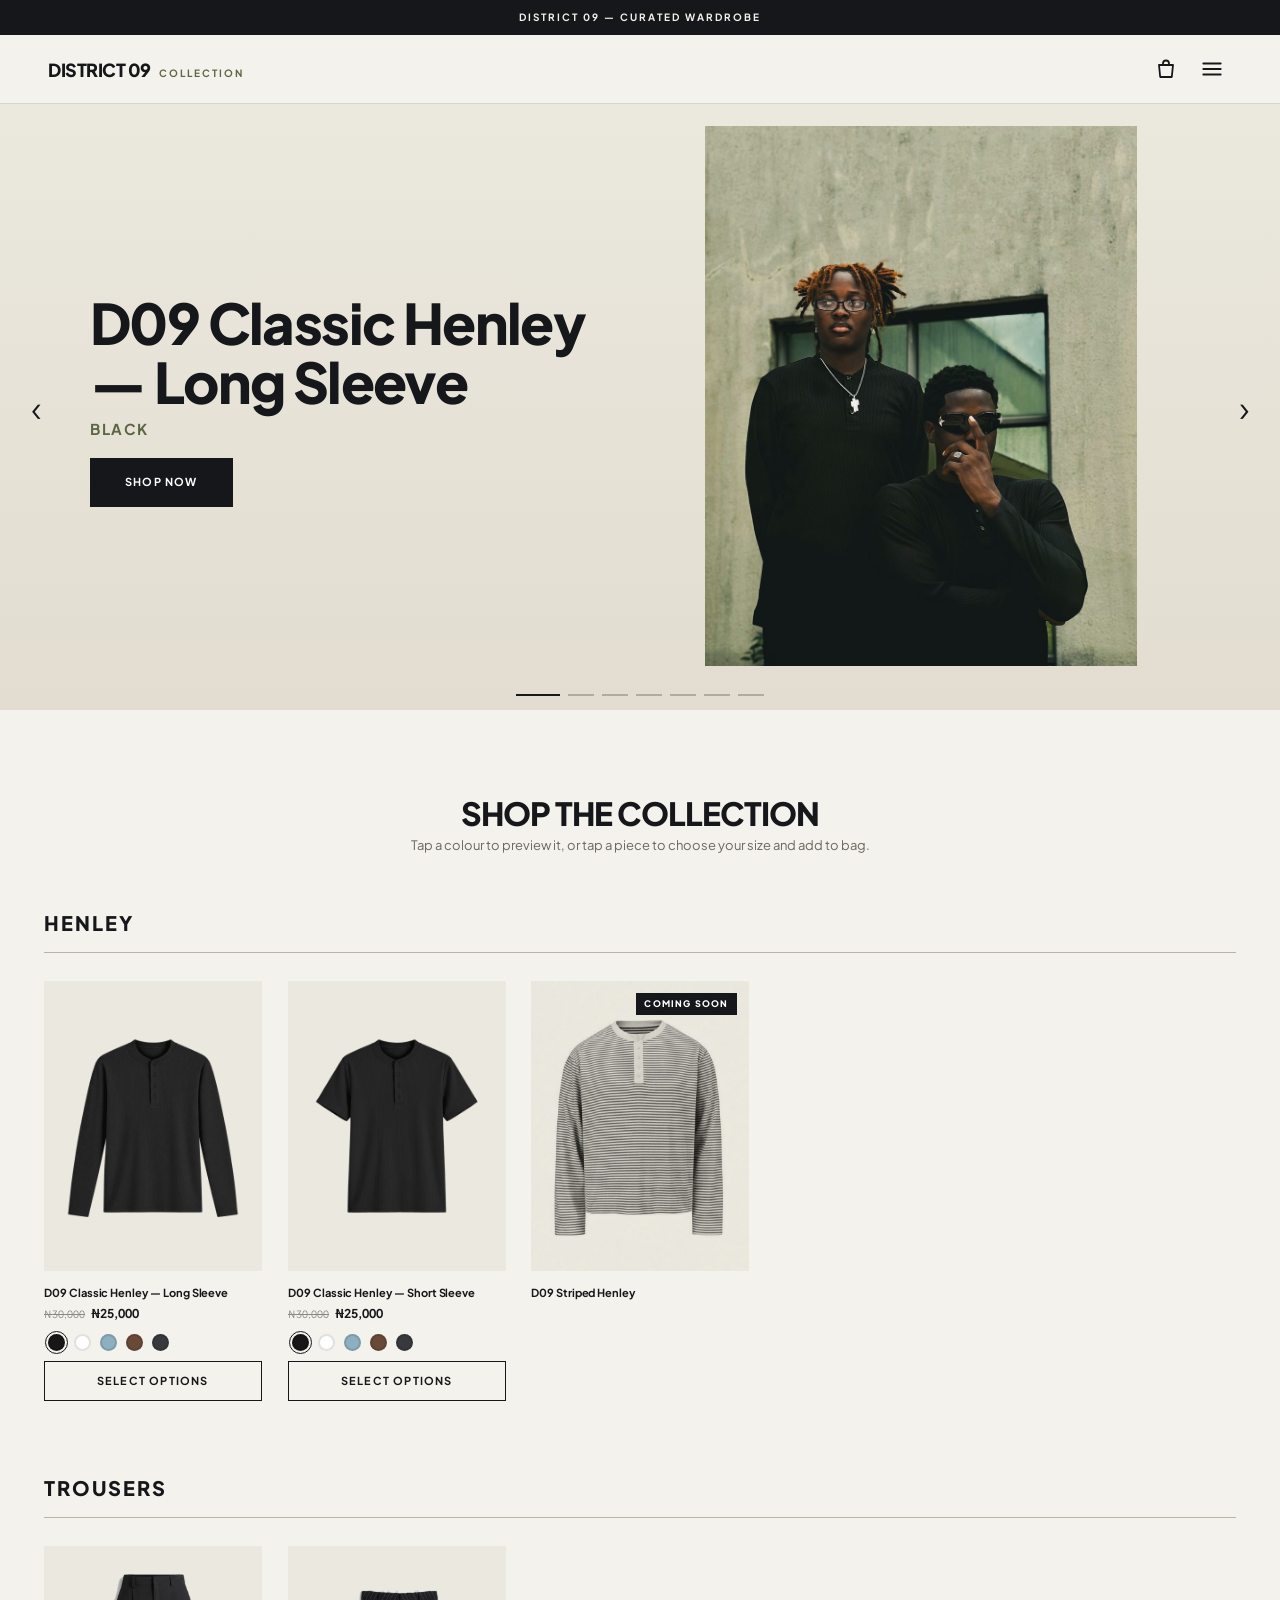
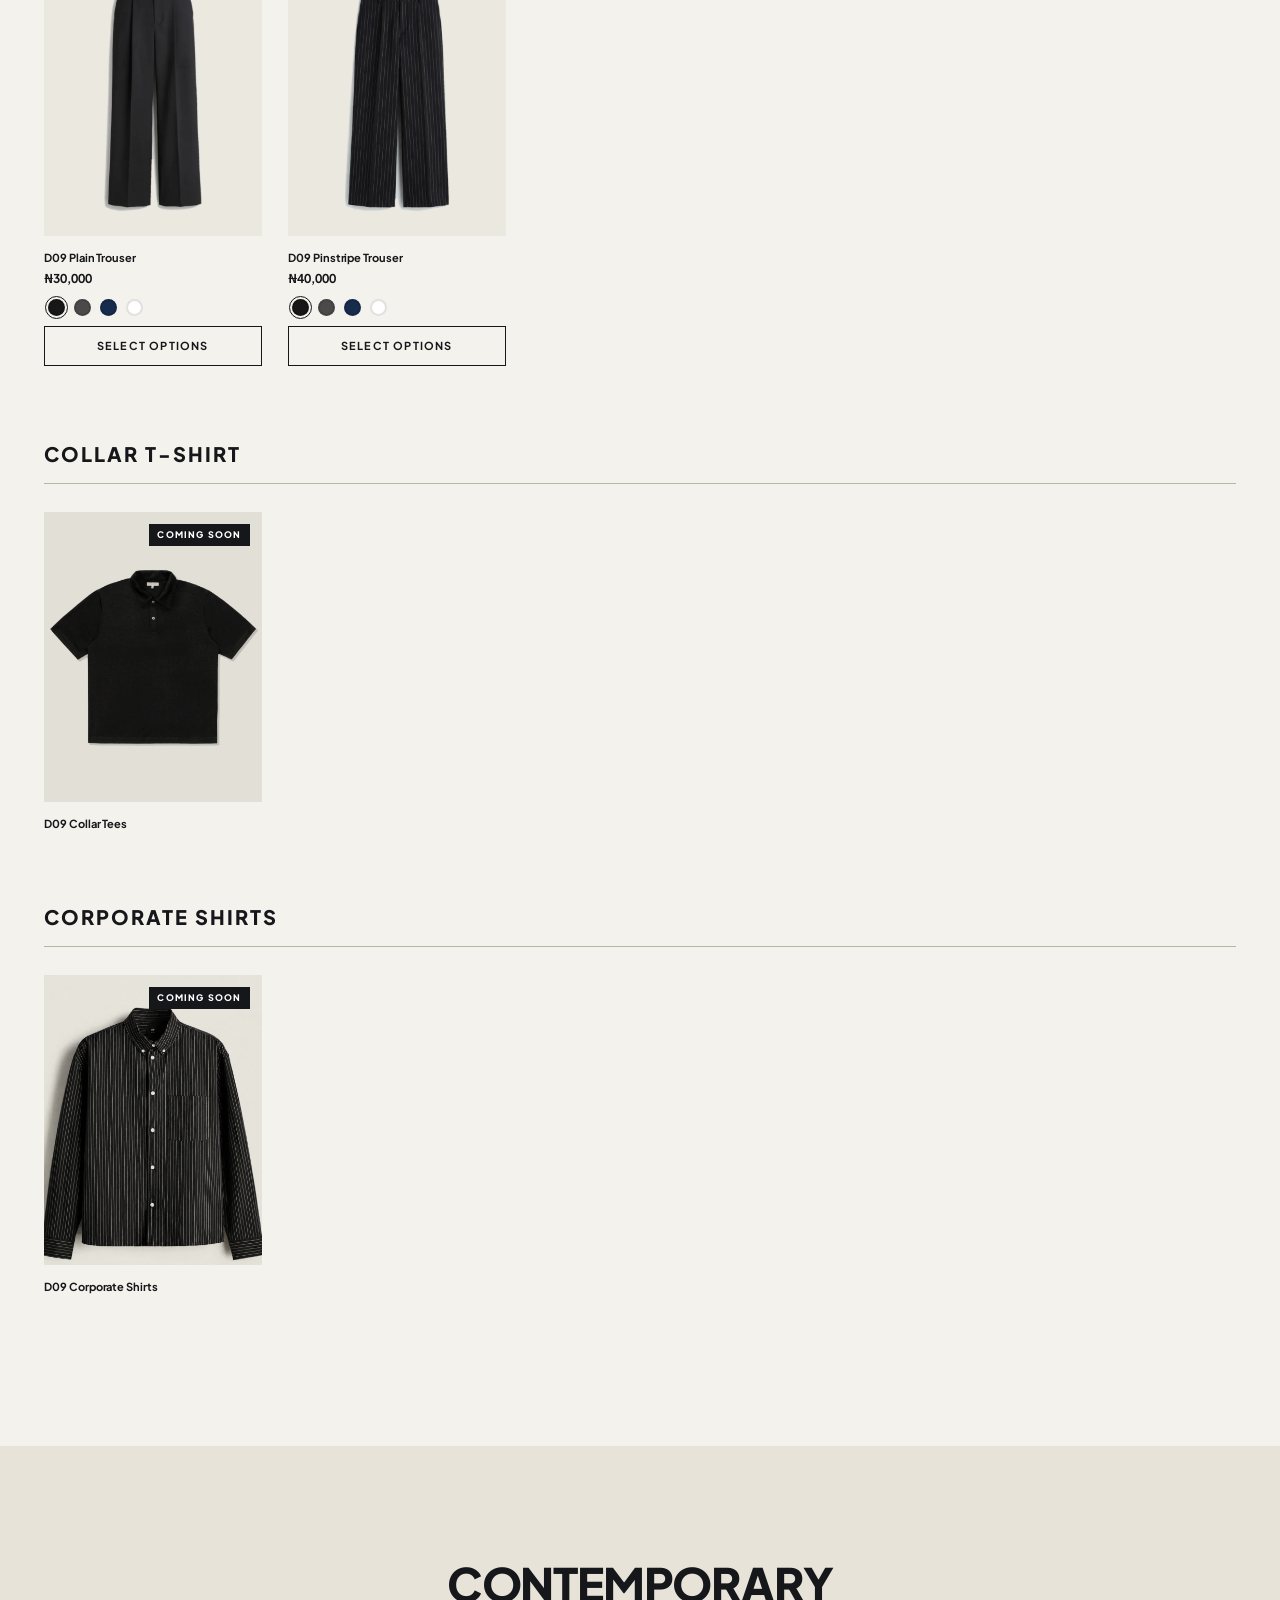
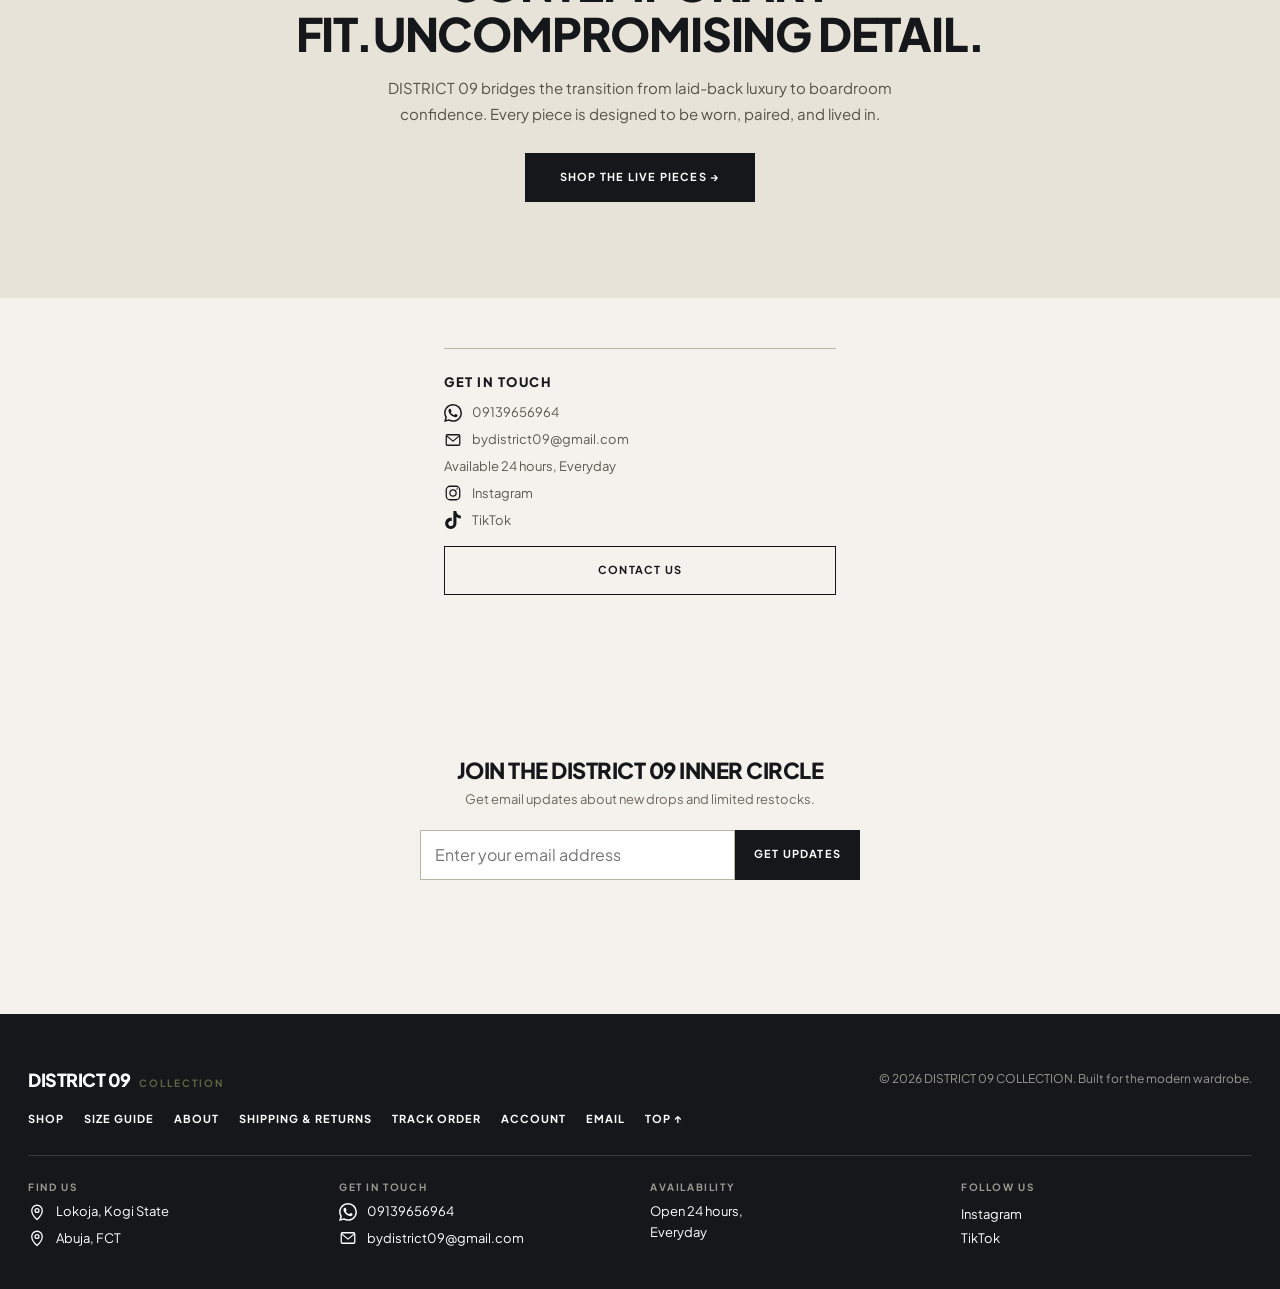
==== commit 6129f839: "Home: remove Find us card, add Instagram and TikTok icons, 'Everyday' Co-Authored-By: Claude Sonnet " ====
--- a/clothing-project/index.html
+++ b/clothing-project/index.html
@@ -66,15 +66,12 @@
 
         <section class="about-details" aria-label="Where to find us">
             <div class="shipping-card">
-                <h3>FIND US</h3>
-                <p class="contact-line"><svg class="ci" viewBox="0 0 24 24" aria-hidden="true"><path d="M12 22s7-6.2 7-12a7 7 0 1 0-14 0c0 5.8 7 12 7 12z"/><circle cx="12" cy="10" r="2.6"/></svg><span>Lokoja, Kogi State</span></p>
-                <p class="contact-line"><svg class="ci" viewBox="0 0 24 24" aria-hidden="true"><path d="M12 22s7-6.2 7-12a7 7 0 1 0-14 0c0 5.8 7 12 7 12z"/><circle cx="12" cy="10" r="2.6"/></svg><span>Abuja, FCT</span></p>
-            </div>
-            <div class="shipping-card">
                 <h3>GET IN TOUCH</h3>
                 <p class="contact-line"><svg class="ci ci-fill" viewBox="0 0 24 24" aria-hidden="true"><path d="M17.472 14.382c-.297-.149-1.758-.867-2.03-.967-.273-.099-.471-.148-.67.15-.197.297-.767.966-.94 1.164-.173.199-.347.223-.644.075-.297-.15-1.255-.463-2.39-1.475-.883-.788-1.48-1.761-1.653-2.059-.173-.297-.018-.458.13-.606.134-.133.298-.347.446-.52.149-.174.198-.298.298-.497.099-.198.05-.371-.025-.52-.075-.149-.669-1.612-.916-2.207-.242-.579-.487-.5-.669-.51-.173-.008-.371-.01-.57-.01-.198 0-.52.074-.792.372-.272.297-1.04 1.016-1.04 2.479 0 1.462 1.065 2.875 1.213 3.074.149.198 2.096 3.2 5.077 4.487.709.306 1.262.489 1.694.625.712.227 1.36.195 1.871.118.571-.085 1.758-.719 2.006-1.413.248-.694.248-1.289.173-1.413-.074-.124-.272-.198-.57-.347m-5.421 7.403h-.004a9.87 9.87 0 01-5.031-1.378l-.361-.214-3.741.982.998-3.648-.235-.374a9.86 9.86 0 01-1.51-5.26c.001-5.45 4.436-9.884 9.888-9.884 2.64 0 5.122 1.03 6.988 2.898a9.825 9.825 0 012.893 6.994c-.003 5.45-4.437 9.884-9.885 9.884m8.413-18.297A11.815 11.815 0 0012.05 0C5.495 0 .16 5.335.157 11.892c0 2.096.547 4.142 1.588 5.945L.057 24l6.305-1.654a11.882 11.882 0 005.683 1.448h.005c6.554 0 11.89-5.335 11.893-11.893a11.821 11.821 0 00-3.48-8.413Z"/></svg><a href="https://wa.me/2349139656964" aria-label="Chat on WhatsApp: 09139656964">09139656964</a></p>
                 <p class="contact-line"><svg class="ci" viewBox="0 0 24 24" aria-hidden="true"><rect x="3" y="5" width="18" height="14" rx="1.5"/><path d="m3.5 6.5 8.5 7 8.5-7"/></svg><a href="mailto:bydistrict09@gmail.com">bydistrict09@gmail.com</a></p>
-                <p>Available 24 hours, every day</p>
+                <p>Available 24 hours, Everyday</p>
+                <p class="contact-line"><svg class="ci" viewBox="0 0 24 24" aria-hidden="true"><rect x="3" y="3" width="18" height="18" rx="5"/><circle cx="12" cy="12" r="4.2"/><circle cx="17.4" cy="6.6" r="1" fill="currentColor" stroke="none"/></svg><a href="https://www.instagram.com/district092026" target="_blank" rel="noopener noreferrer">Instagram</a></p>
+                <p class="contact-line"><svg class="ci ci-fill" viewBox="0 0 24 24" aria-hidden="true"><path d="M12.525.02c1.31-.02 2.61-.01 3.91-.02.08 1.53.63 3.09 1.75 4.17 1.12 1.11 2.7 1.62 4.24 1.79v4.03c-1.44-.05-2.89-.35-4.2-.97-.57-.26-1.1-.59-1.62-.93-.01 2.92.01 5.84-.02 8.75-.08 1.4-.54 2.79-1.35 3.94-1.31 1.92-3.58 3.17-5.91 3.21-1.43.08-2.86-.31-4.08-1.03-2.02-1.19-3.44-3.37-3.65-5.71-.02-.5-.03-1-.01-1.49.18-1.9 1.12-3.72 2.58-4.96 1.66-1.44 3.98-2.13 6.15-1.72.02 1.48-.04 2.96-.04 4.44-.99-.32-2.15-.23-3.02.37-.63.41-1.11 1.04-1.36 1.75-.21.51-.15 1.07-.14 1.61.24 1.64 1.82 3.02 3.5 2.87 1.12-.01 2.19-.66 2.77-1.61.19-.33.4-.67.41-1.06.1-1.79.06-3.57.07-5.36.01-4.03-.01-8.05.02-12.07z"/></svg><a href="https://www.tiktok.com/@keepfashnweird" target="_blank" rel="noopener noreferrer">TikTok</a></p>
                 <div class="shipping-actions">
                     <button type="button" class="button button-secondary" data-open="contactModal">CONTACT US</button>
                 </div>
--- a/clothing-project/styles.css
+++ b/clothing-project/styles.css
@@ -497,7 +497,7 @@
         /* Footer contact details */
         .footer-contact {
             max-width: 1240px; margin: 28px auto 0; padding-top: 24px; border-top: 1px solid rgba(255,255,255,.14);
-            display: grid; grid-template-columns: repeat(5, minmax(0, 1fr)); gap: 20px;
+            display: grid; grid-template-columns: repeat(4, minmax(0, 1fr)); gap: 20px;
         }
         .footer-contact h4 { font-size: 10px; letter-spacing: 1.6px; color: #9c9992; margin-bottom: 6px; font-weight: 700; }
         .footer-contact a, .footer-contact p { font-size: 13px; color: #fff; line-height: 1.6; overflow-wrap: anywhere; }
@@ -878,3 +878,33 @@
 .contact-line { display: flex; align-items: center; gap: 10px; }
 .contact-line .ci { width: 18px; height: 18px; flex: none; fill: none; stroke: currentColor; stroke-width: 1.7; stroke-linecap: round; stroke-linejoin: round; color: var(--ink); }
 .contact-line .ci-fill { fill: currentColor; stroke: none; }
+
+/* Coming-soon pieces are shown clearly (no blur); they stay unavailable to buy */
+.is-preview-blurred .product-image,
+.image-container.color-preview-coming-soon .product-image,
+.featured-card.is-soon:not(.is-clear) .product-image { filter: none; transform: none; opacity: 1; }
+
+/* Product page: swipeable gallery (product picture, then the model wearing it) */
+.pg { position: relative; max-width: 520px; margin-bottom: 14px; }
+.pg-track { display: flex; overflow-x: auto; scroll-snap-type: x mandatory; scrollbar-width: none; -webkit-overflow-scrolling: touch; overscroll-behavior-x: contain; }
+.pg-track::-webkit-scrollbar { display: none; }
+.pg-track > * { flex: 0 0 100%; scroll-snap-align: start; scroll-snap-stop: always; }
+.pg .image-container { max-width: none; margin-bottom: 0; }
+.pg-photo { aspect-ratio: 3 / 4; overflow: hidden; border: 1px solid var(--line); background: #ebe8df; }
+.pg-photo img { width: 100%; height: 100%; object-fit: cover; display: block; }
+.pg-nav { position: absolute; top: 50%; transform: translateY(-50%); width: 34px; height: 34px; border-radius: 50%; border: 0; background: rgba(245, 243, 237, .88); color: var(--ink); font-size: 22px; line-height: 1; cursor: pointer; z-index: 3; }
+.pg-nav[hidden], .pg-dots[hidden] { display: none; }
+.pg-prev { left: 8px; } .pg-next { right: 8px; }
+.pg-dots { position: absolute; left: 0; right: 0; bottom: 12px; display: flex; justify-content: center; gap: 6px; z-index: 3; }
+.pg-dot { width: 22px; height: 4px; padding: 0; border: 0; background: rgba(23, 23, 23, .28); cursor: pointer; }
+.pg-dot[aria-current="true"] { background: var(--ink); }
+.pg-photo + .pg-photo { }
+.pg-dots { left: 50%; right: auto; transform: translateX(-50%); padding: 7px 10px; background: rgba(245, 243, 237, .9); border-radius: 999px; }
+.pg-dot { width: 16px; }
+
+/* Footer contact icons */
+.footer-contact .contact-line .ci { color: #fff; }
+.footer-contact .contact-line + .contact-line { margin-top: 6px; }
+
+/* Home: a single contact card */
+.about-details { grid-template-columns: 1fr; max-width: 440px; }
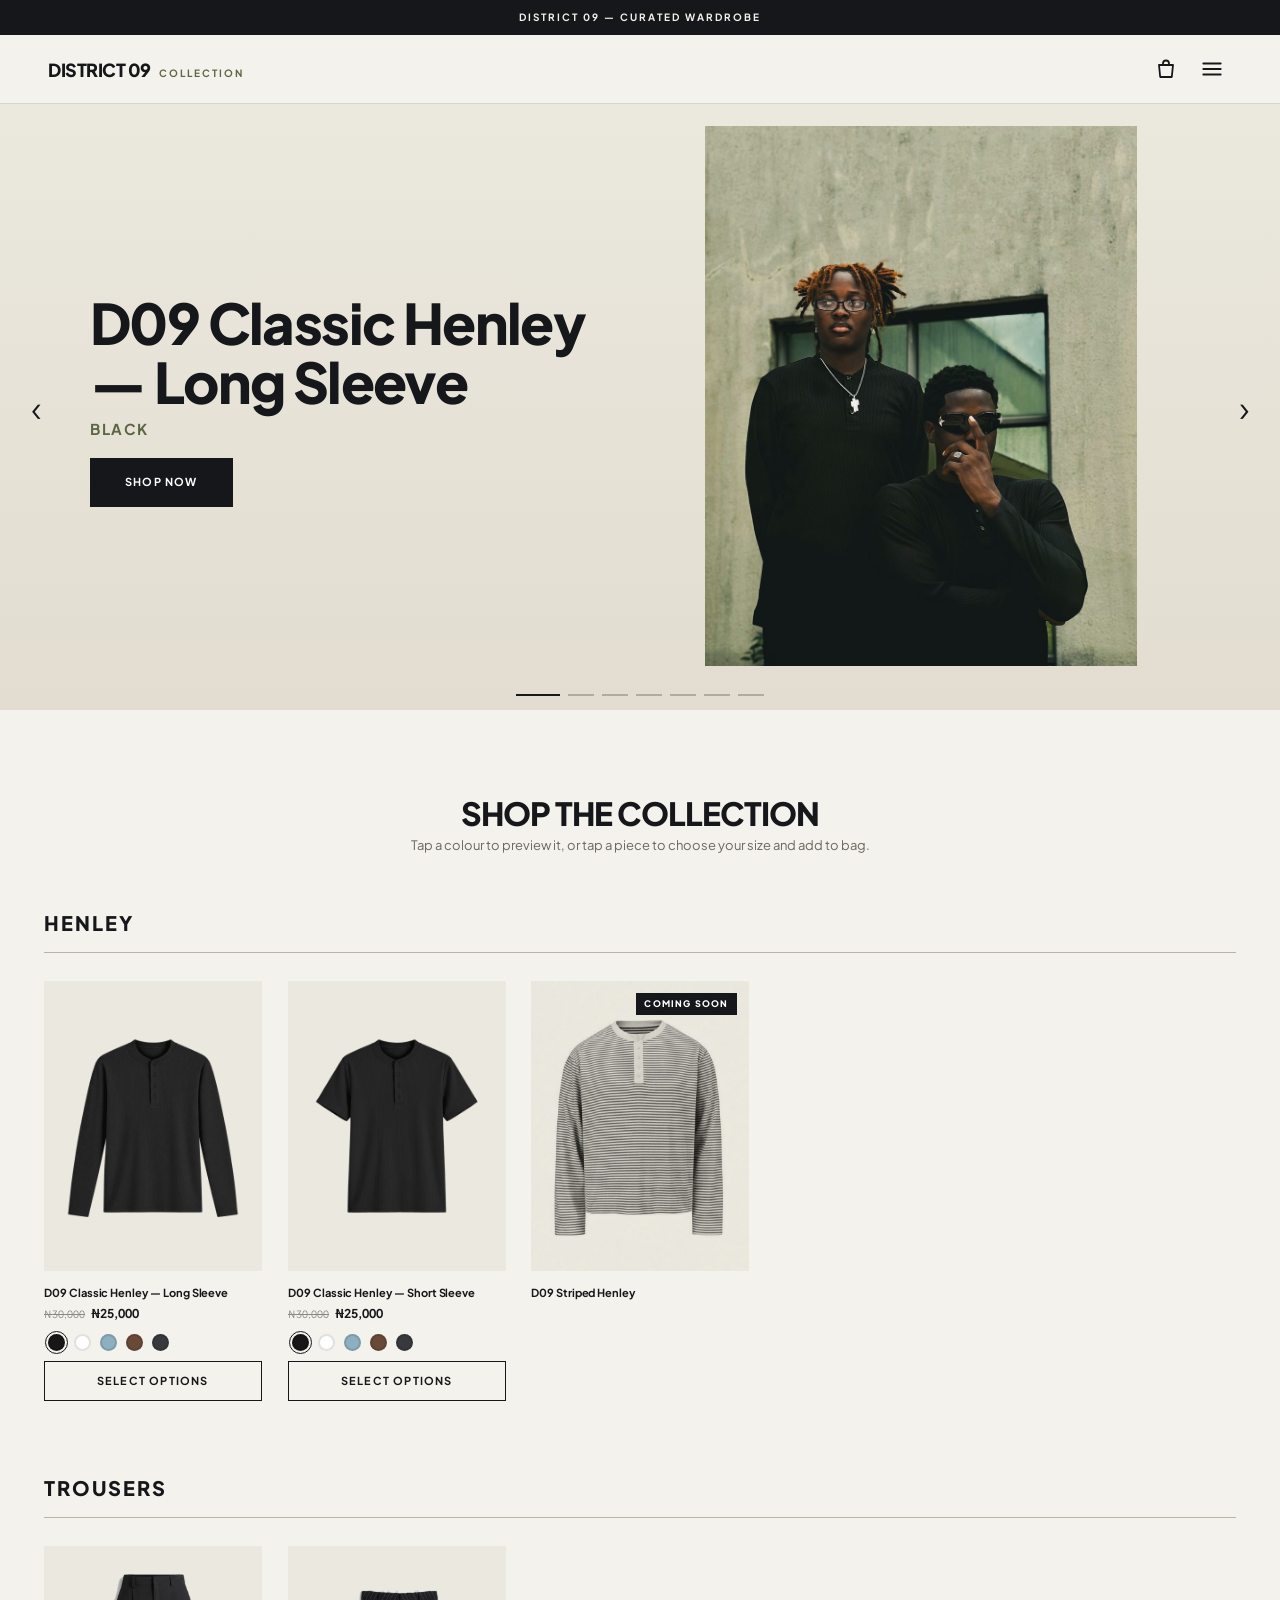
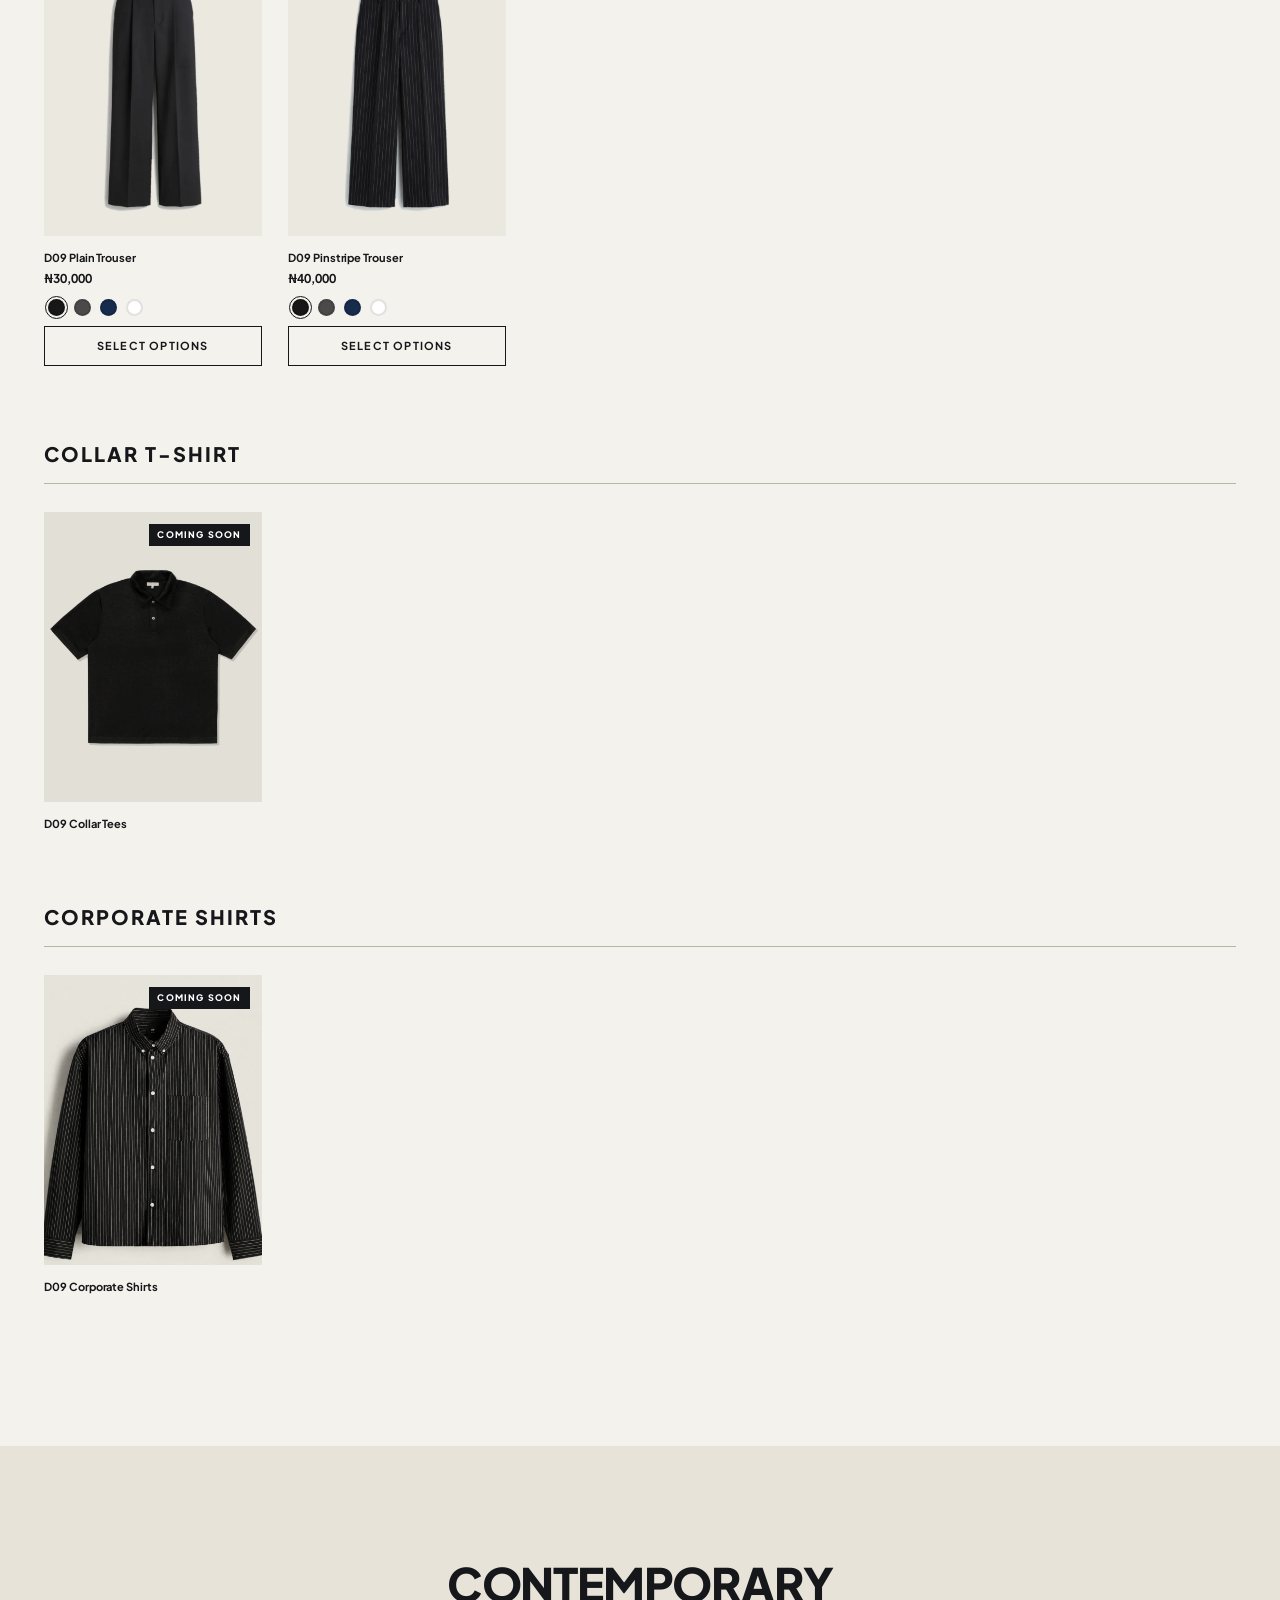
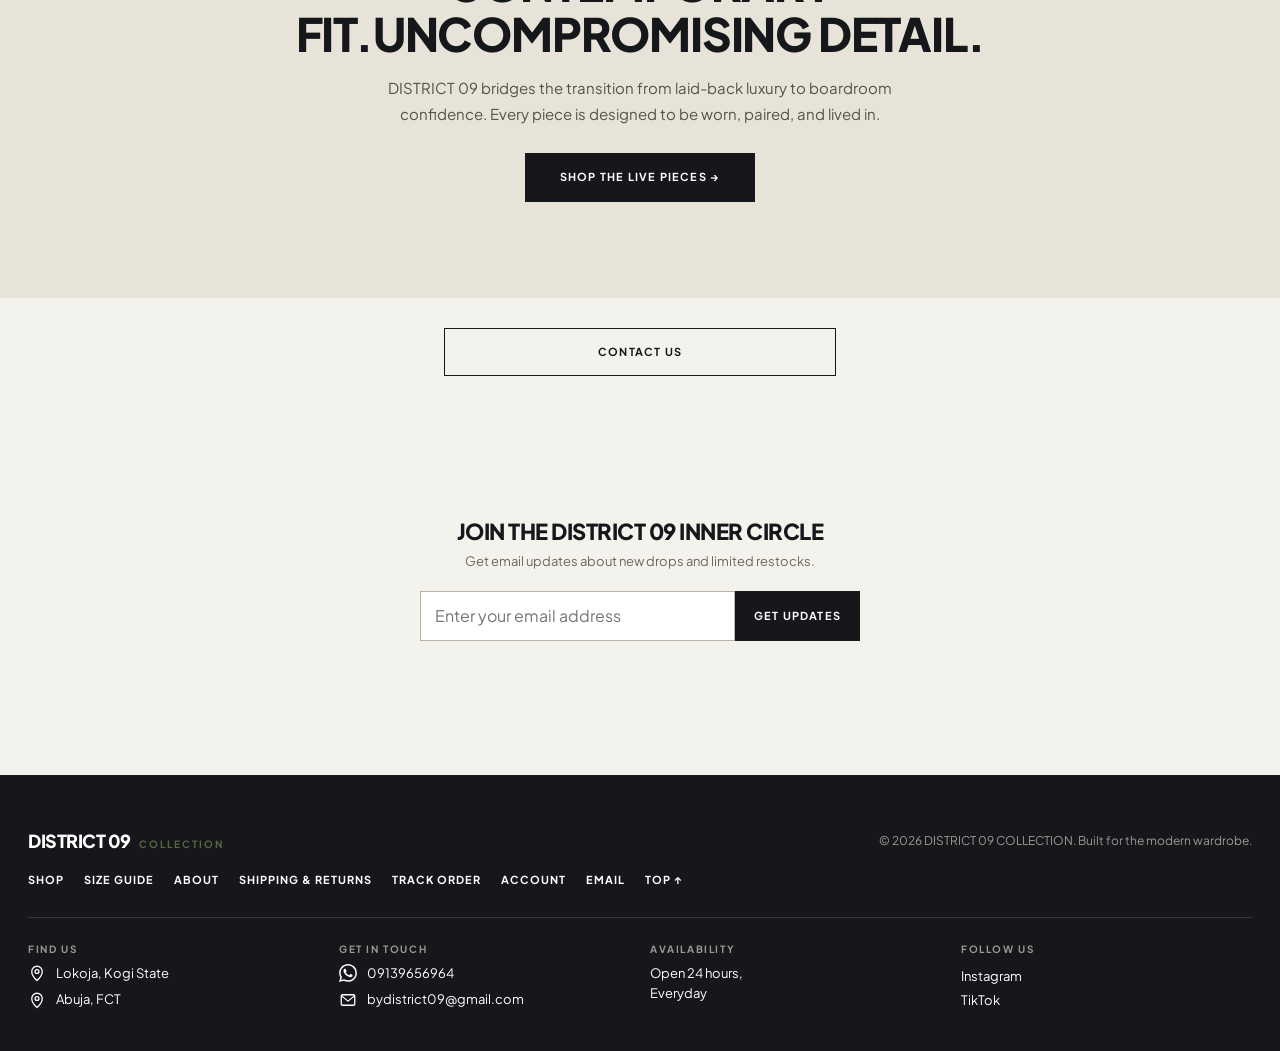
==== commit d0f45091: "Home: contact card keeps only the CONTACT US button Co-Authored-By: Claude Sonnet 5.5 <noreply@anthr" ====
--- a/clothing-project/index.html
+++ b/clothing-project/index.html
@@ -65,16 +65,8 @@
         </section>
 
         <section class="about-details" aria-label="Where to find us">
-            <div class="shipping-card">
-                <h3>GET IN TOUCH</h3>
-                <p class="contact-line"><svg class="ci ci-fill" viewBox="0 0 24 24" aria-hidden="true"><path d="M17.472 14.382c-.297-.149-1.758-.867-2.03-.967-.273-.099-.471-.148-.67.15-.197.297-.767.966-.94 1.164-.173.199-.347.223-.644.075-.297-.15-1.255-.463-2.39-1.475-.883-.788-1.48-1.761-1.653-2.059-.173-.297-.018-.458.13-.606.134-.133.298-.347.446-.52.149-.174.198-.298.298-.497.099-.198.05-.371-.025-.52-.075-.149-.669-1.612-.916-2.207-.242-.579-.487-.5-.669-.51-.173-.008-.371-.01-.57-.01-.198 0-.52.074-.792.372-.272.297-1.04 1.016-1.04 2.479 0 1.462 1.065 2.875 1.213 3.074.149.198 2.096 3.2 5.077 4.487.709.306 1.262.489 1.694.625.712.227 1.36.195 1.871.118.571-.085 1.758-.719 2.006-1.413.248-.694.248-1.289.173-1.413-.074-.124-.272-.198-.57-.347m-5.421 7.403h-.004a9.87 9.87 0 01-5.031-1.378l-.361-.214-3.741.982.998-3.648-.235-.374a9.86 9.86 0 01-1.51-5.26c.001-5.45 4.436-9.884 9.888-9.884 2.64 0 5.122 1.03 6.988 2.898a9.825 9.825 0 012.893 6.994c-.003 5.45-4.437 9.884-9.885 9.884m8.413-18.297A11.815 11.815 0 0012.05 0C5.495 0 .16 5.335.157 11.892c0 2.096.547 4.142 1.588 5.945L.057 24l6.305-1.654a11.882 11.882 0 005.683 1.448h.005c6.554 0 11.89-5.335 11.893-11.893a11.821 11.821 0 00-3.48-8.413Z"/></svg><a href="https://wa.me/2349139656964" aria-label="Chat on WhatsApp: 09139656964">09139656964</a></p>
-                <p class="contact-line"><svg class="ci" viewBox="0 0 24 24" aria-hidden="true"><rect x="3" y="5" width="18" height="14" rx="1.5"/><path d="m3.5 6.5 8.5 7 8.5-7"/></svg><a href="mailto:bydistrict09@gmail.com">bydistrict09@gmail.com</a></p>
-                <p>Available 24 hours, Everyday</p>
-                <p class="contact-line"><svg class="ci" viewBox="0 0 24 24" aria-hidden="true"><rect x="3" y="3" width="18" height="18" rx="5"/><circle cx="12" cy="12" r="4.2"/><circle cx="17.4" cy="6.6" r="1" fill="currentColor" stroke="none"/></svg><a href="https://www.instagram.com/district092026" target="_blank" rel="noopener noreferrer">Instagram</a></p>
-                <p class="contact-line"><svg class="ci ci-fill" viewBox="0 0 24 24" aria-hidden="true"><path d="M12.525.02c1.31-.02 2.61-.01 3.91-.02.08 1.53.63 3.09 1.75 4.17 1.12 1.11 2.7 1.62 4.24 1.79v4.03c-1.44-.05-2.89-.35-4.2-.97-.57-.26-1.1-.59-1.62-.93-.01 2.92.01 5.84-.02 8.75-.08 1.4-.54 2.79-1.35 3.94-1.31 1.92-3.58 3.17-5.91 3.21-1.43.08-2.86-.31-4.08-1.03-2.02-1.19-3.44-3.37-3.65-5.71-.02-.5-.03-1-.01-1.49.18-1.9 1.12-3.72 2.58-4.96 1.66-1.44 3.98-2.13 6.15-1.72.02 1.48-.04 2.96-.04 4.44-.99-.32-2.15-.23-3.02.37-.63.41-1.11 1.04-1.36 1.75-.21.51-.15 1.07-.14 1.61.24 1.64 1.82 3.02 3.5 2.87 1.12-.01 2.19-.66 2.77-1.61.19-.33.4-.67.41-1.06.1-1.79.06-3.57.07-5.36.01-4.03-.01-8.05.02-12.07z"/></svg><a href="https://www.tiktok.com/@keepfashnweird" target="_blank" rel="noopener noreferrer">TikTok</a></p>
-                <div class="shipping-actions">
-                    <button type="button" class="button button-secondary" data-open="contactModal">CONTACT US</button>
-                </div>
+            <div class="shipping-card contact-only">
+                <button type="button" class="button button-secondary" data-open="contactModal">CONTACT US</button>
             </div>
         </section>
 
--- a/clothing-project/styles.css
+++ b/clothing-project/styles.css
@@ -908,3 +908,8 @@
 
 /* Home: a single contact card */
 .about-details { grid-template-columns: 1fr; max-width: 440px; }
+
+/* Home: the contact card holds only the CONTACT US button */
+.about-details .contact-only { border: 0; background: transparent; padding: 0; }
+.about-details .contact-only .button { width: 100%; }
+.about-details { padding-top: 30px; padding-bottom: 60px; }
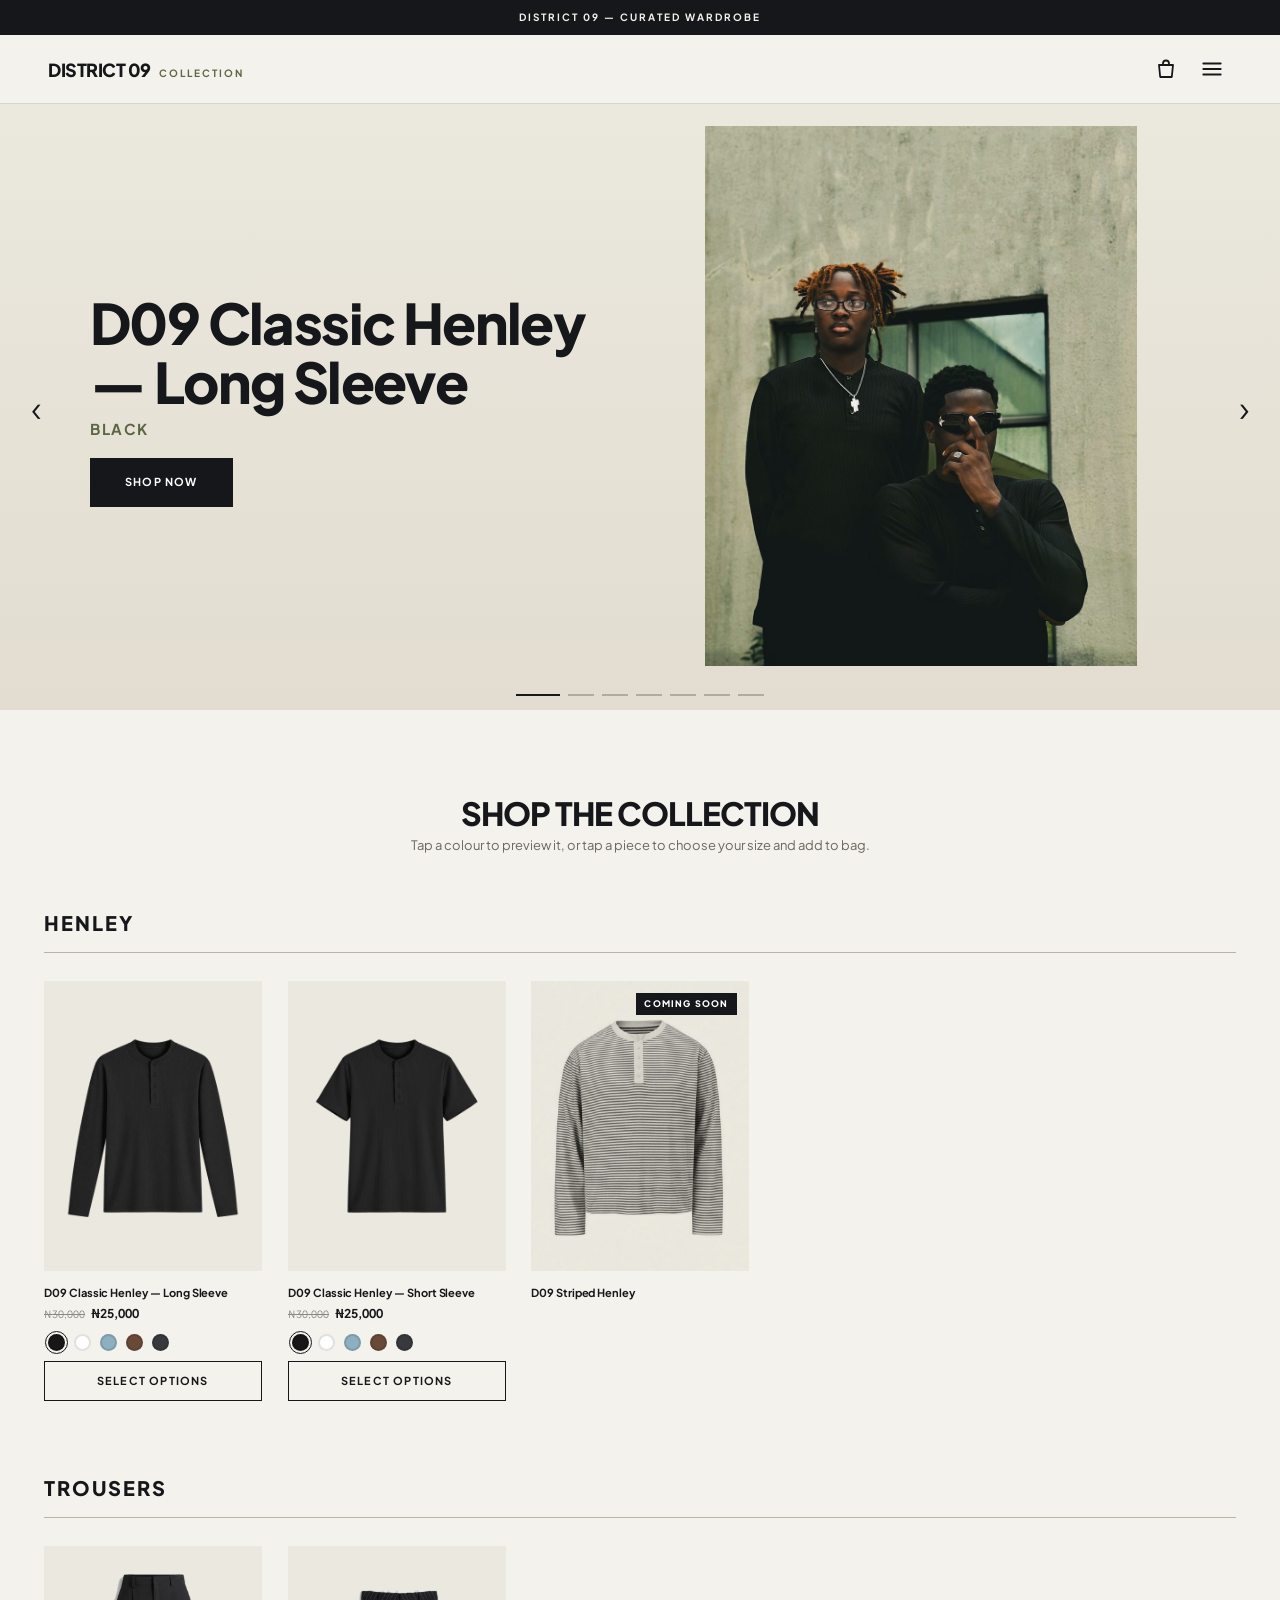
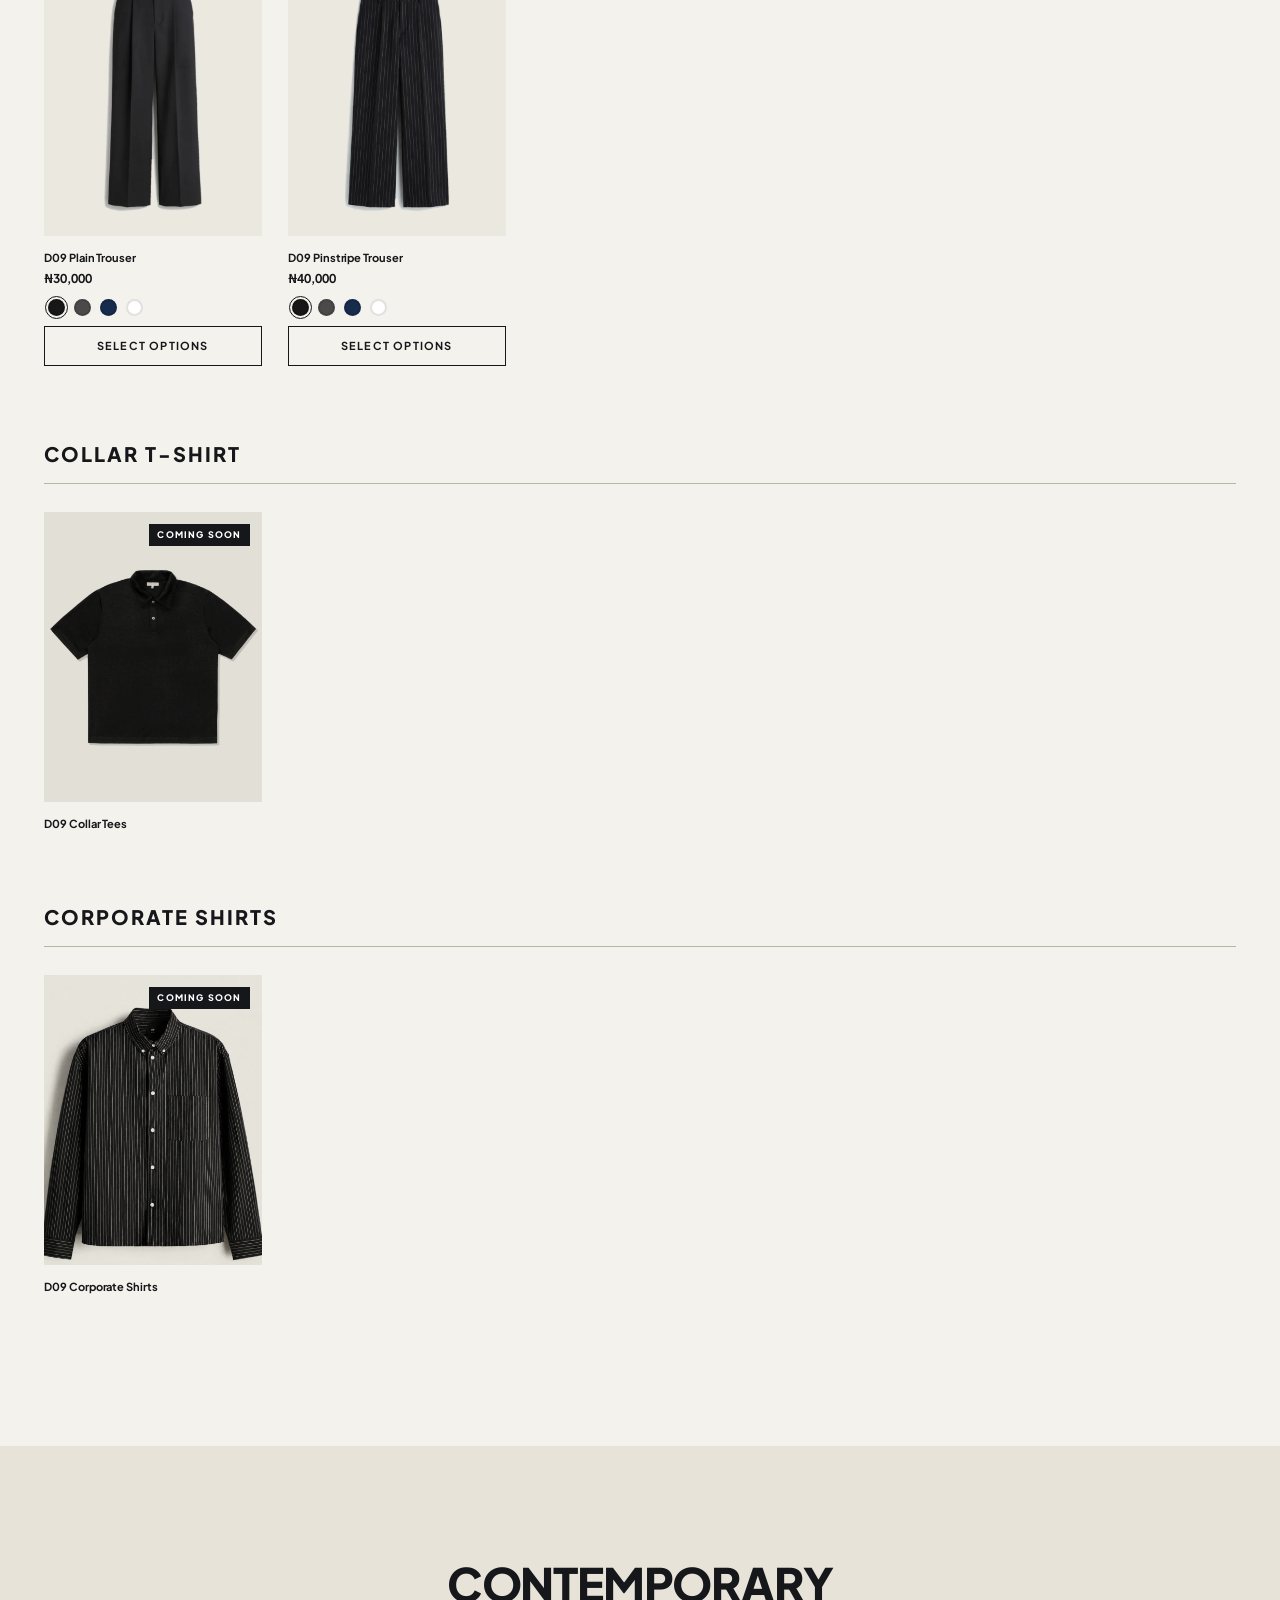
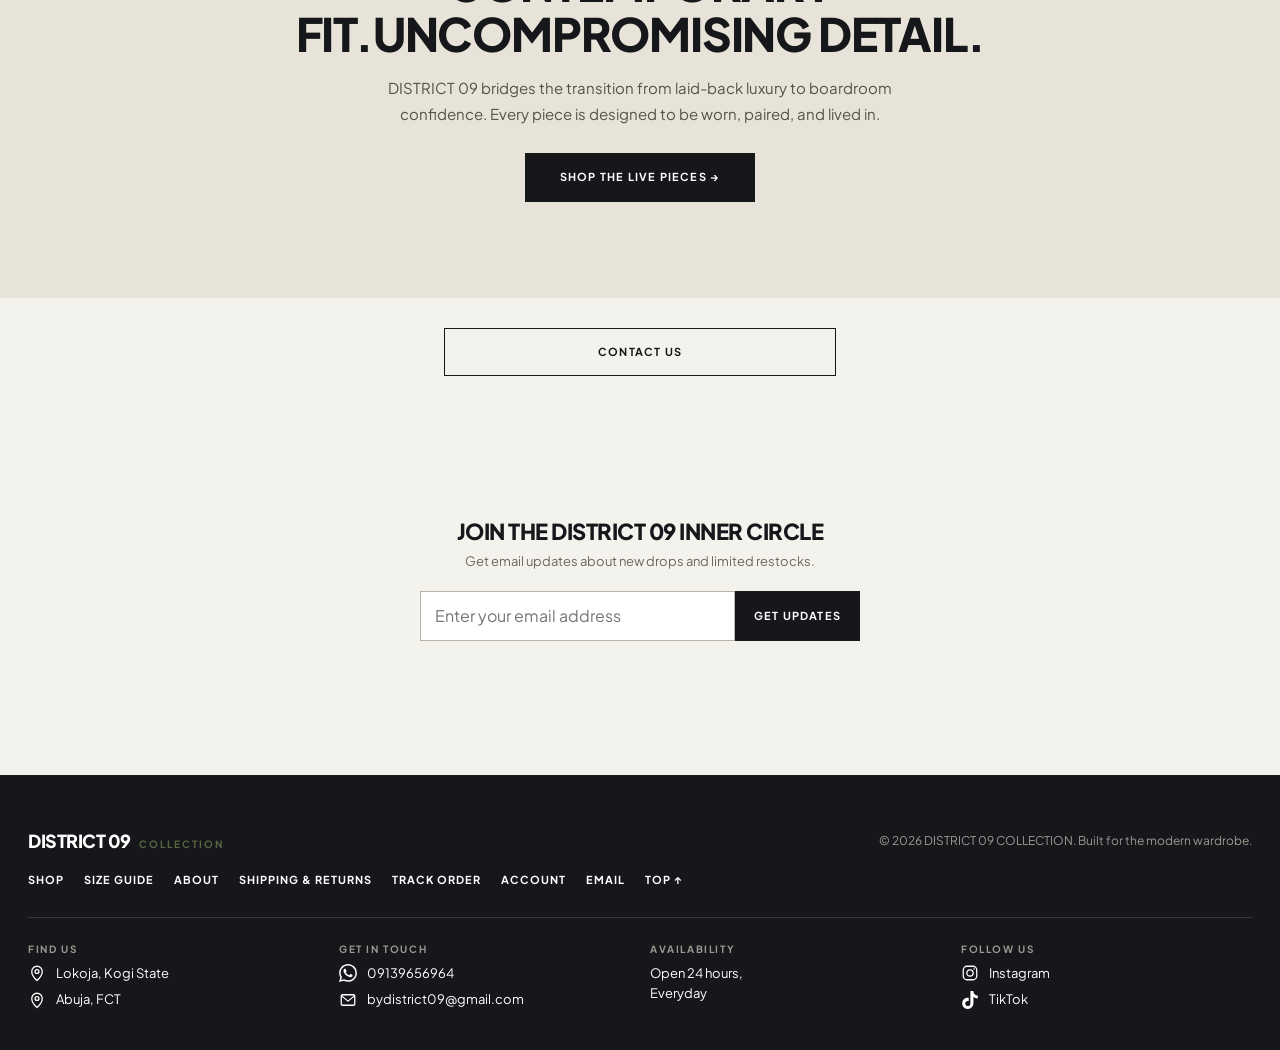
==== commit 45a8e977: "Home page title: Clean Corporate Fits Co-Authored-By: Claude Sonnet 5.5 <noreply@anthropic.com> Clau" ====
--- a/clothing-project/index.html
+++ b/clothing-project/index.html
@@ -7,7 +7,7 @@
     <meta name="description" content="DISTRICT 09 Collection makes henleys and tailored trousers in Lokoja and Abuja, Nigeria. Order online and get delivery to every state.">
     <link rel="canonical" href="https://district09.ng/">
     <meta property="og:site_name" content="DISTRICT 09">
-    <meta property="og:title" content="DISTRICT 09 Collection | Henleys &amp; Trousers in Nigeria">
+    <meta property="og:title" content="DISTRICT 09 Collection | Clean Corporate Fits">
     <meta property="og:description" content="DISTRICT 09 Collection makes henleys and tailored trousers in Lokoja and Abuja, Nigeria. Order online and get delivery to every state.">
     <meta property="og:type" content="website">
     <meta property="og:url" content="https://district09.ng/">
@@ -15,7 +15,7 @@
     <meta property="og:image:width" content="1200">
     <meta property="og:image:height" content="630">
     <meta name="twitter:card" content="summary_large_image">
-    <title>DISTRICT 09 Collection | Henleys & Trousers in Nigeria</title>
+    <title>DISTRICT 09 Collection | Clean Corporate Fits</title>
     <script type="application/ld+json">
     {"@context":"https://schema.org","@type":"ClothingStore","name":"DISTRICT 09 COLLECTION","alternateName":["District 09","District09"],"url":"https://district09.ng/","image":"https://district09.ng/og-image-v2.jpg","logo":"https://district09.ng/icon-512.png","email":"bydistrict09@gmail.com","telephone":"+2349139656964","areaServed":"NG","address":[{"@type":"PostalAddress","addressLocality":"Lokoja","addressRegion":"Kogi","addressCountry":"NG"},{"@type":"PostalAddress","addressLocality":"Abuja","addressRegion":"FCT","addressCountry":"NG"}]}
     </script>
--- a/clothing-project/styles.css
+++ b/clothing-project/styles.css
@@ -913,3 +913,10 @@
 .about-details .contact-only { border: 0; background: transparent; padding: 0; }
 .about-details .contact-only .button { width: 100%; }
 .about-details { padding-top: 30px; padding-bottom: 60px; }
+
+/* Desktop: hover a product picture to see the model wearing it */
+.image-container .hover-photo { display: none; }
+@media (hover: hover) and (min-width: 900px) {
+    .image-container .hover-photo { display: block; position: absolute; inset: 0; width: 100%; height: 100%; object-fit: cover; opacity: 0; transition: opacity .35s ease; pointer-events: none; z-index: 2; }
+    .image-container:hover .hover-photo { opacity: 1; }
+}
